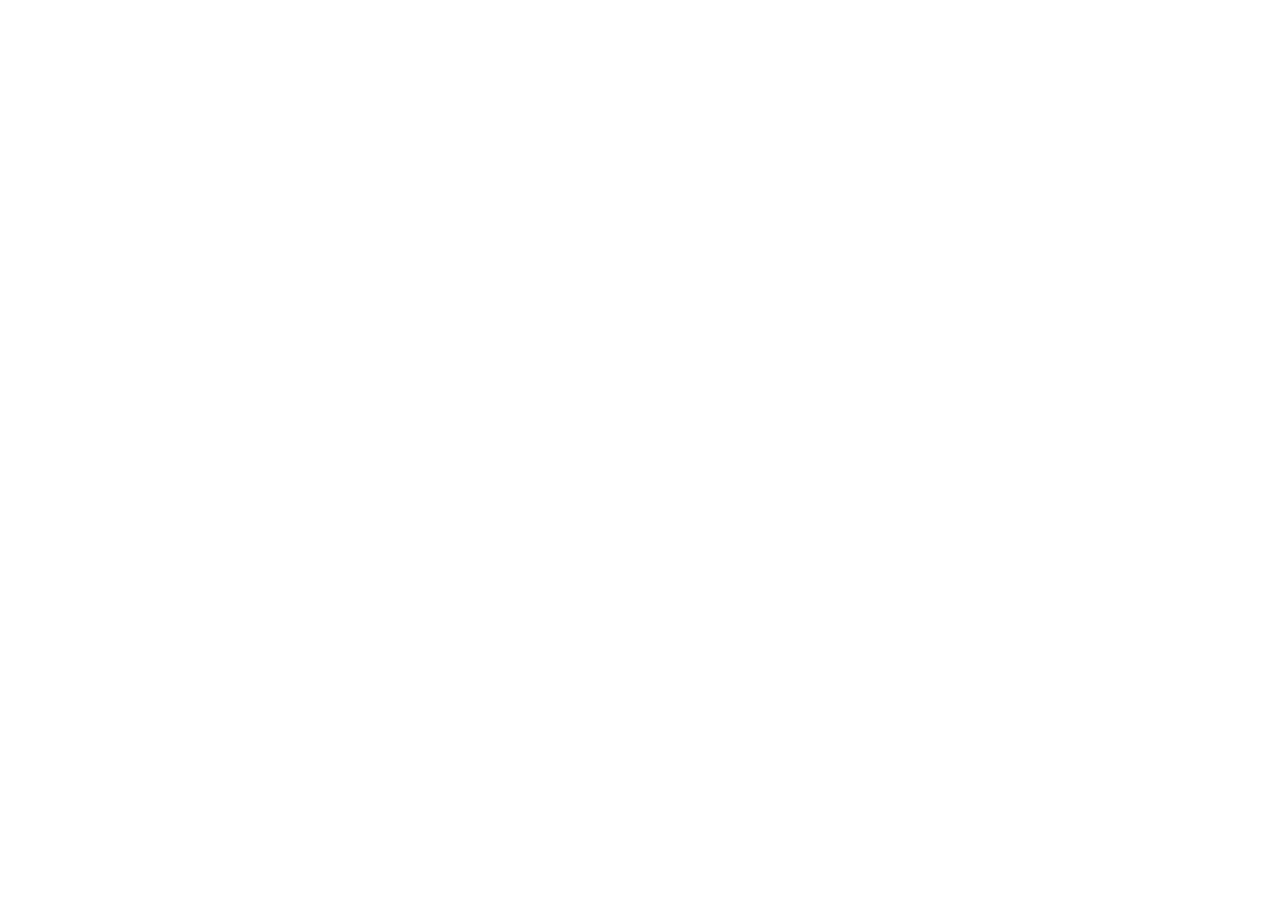
==== index.html @ b8302d84 "Init : création du dépôt, arborescence des fichiers et structure HTML de base" ====
<!DOCTYPE html>
<html lang="fr">
<head> 
    <meta charset="UTF-8"> 
    <meta name="viewport" content="width=device-width, initial-scale=1.0"> 
    <title>AfriTalent — Accueil</title> 

    <!-- Bootstrap 5 via CDN : feuille de style --> 
    <link 
href="https://cdn.jsdelivr.net/npm/bootstrap@5.3.0/dist/css/bootstrap.min.css" 
rel="stylesheet"> 
    <!-- Votre feuille de style personnelle --> 
    <link rel="stylesheet" href="css/style.css">
</head>
<body> 
   
    <!-- Le contenu de la page sera ajoute ici -->
   
<!-- Bootstrap 5 via CDN : script JavaScript --> 
    <script 
src="https://cdn.jsdelivr.net/npm/bootstrap@5.3.0/dist/js/bootstrap.bundle.min.js"
></script> 
    <!-- Votre script JavaScript --> 
    <script src="js/main.js"></script>
</body> 
</html>
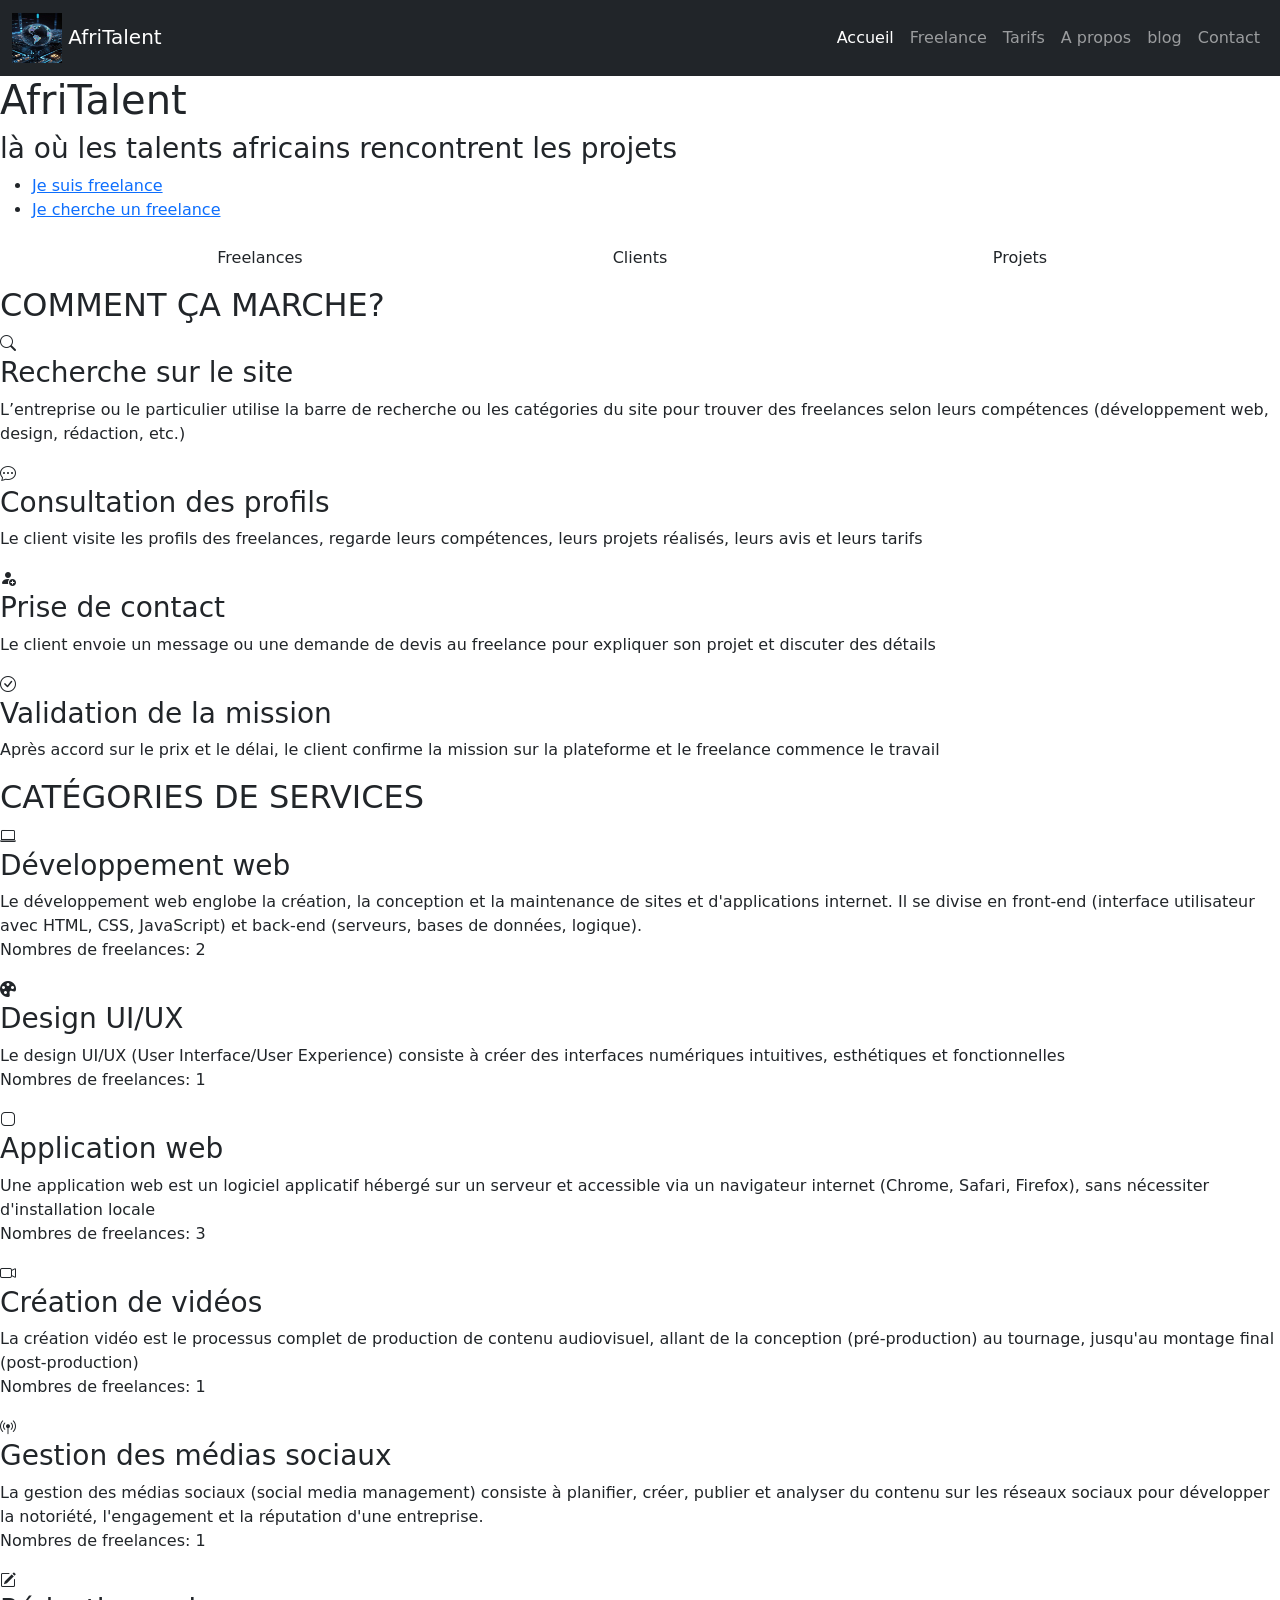
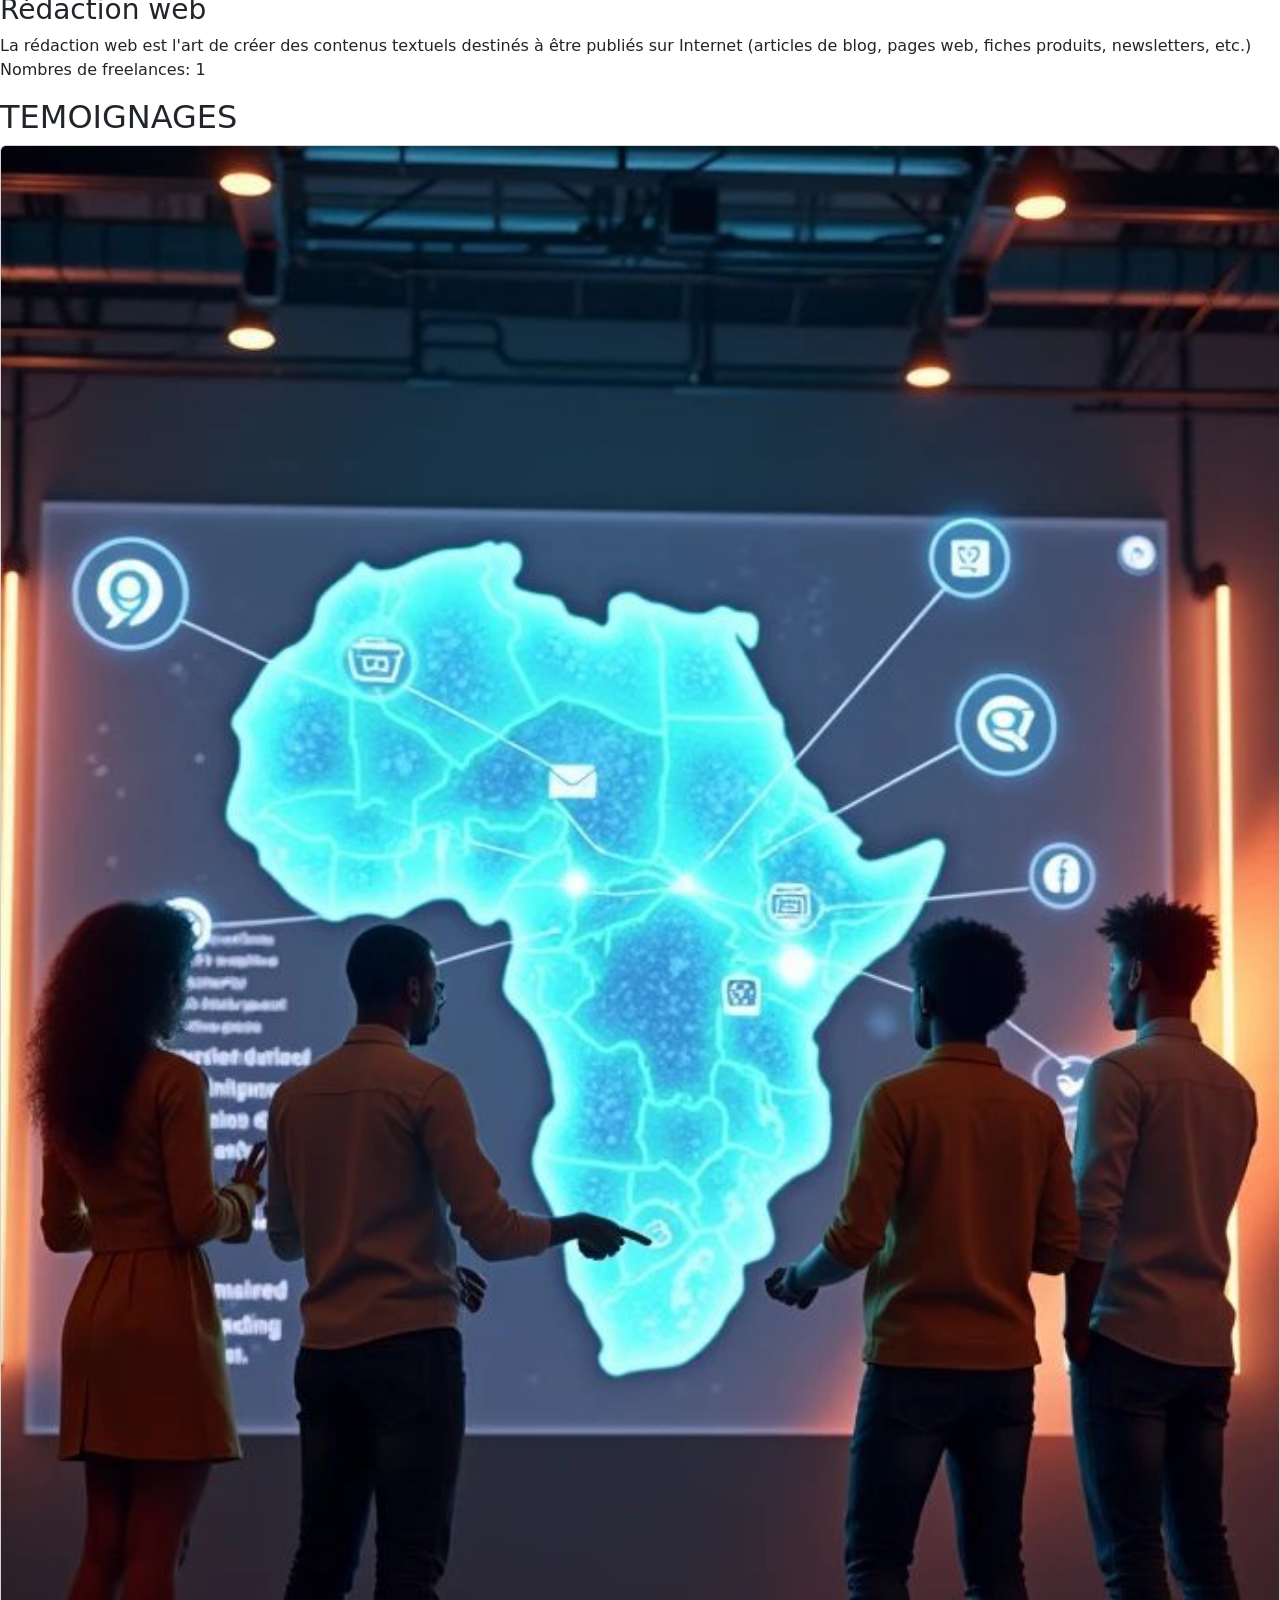
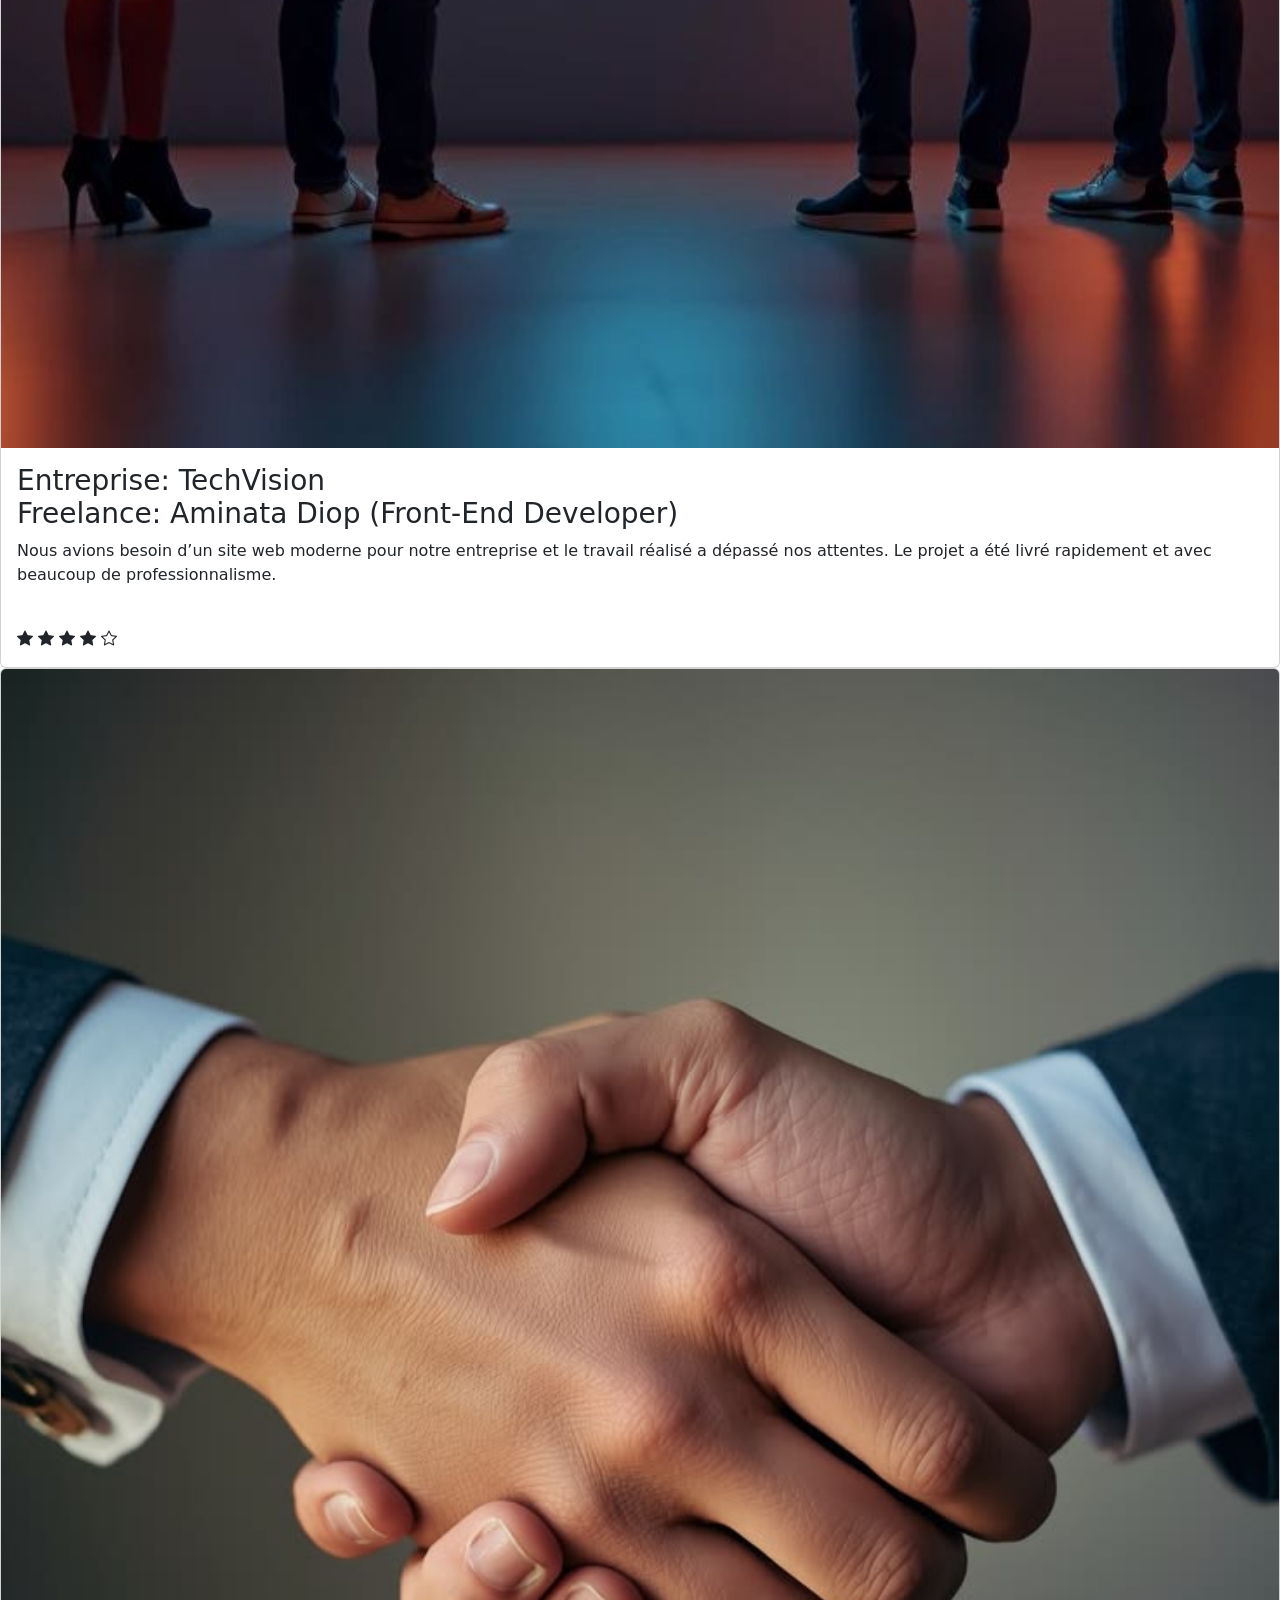
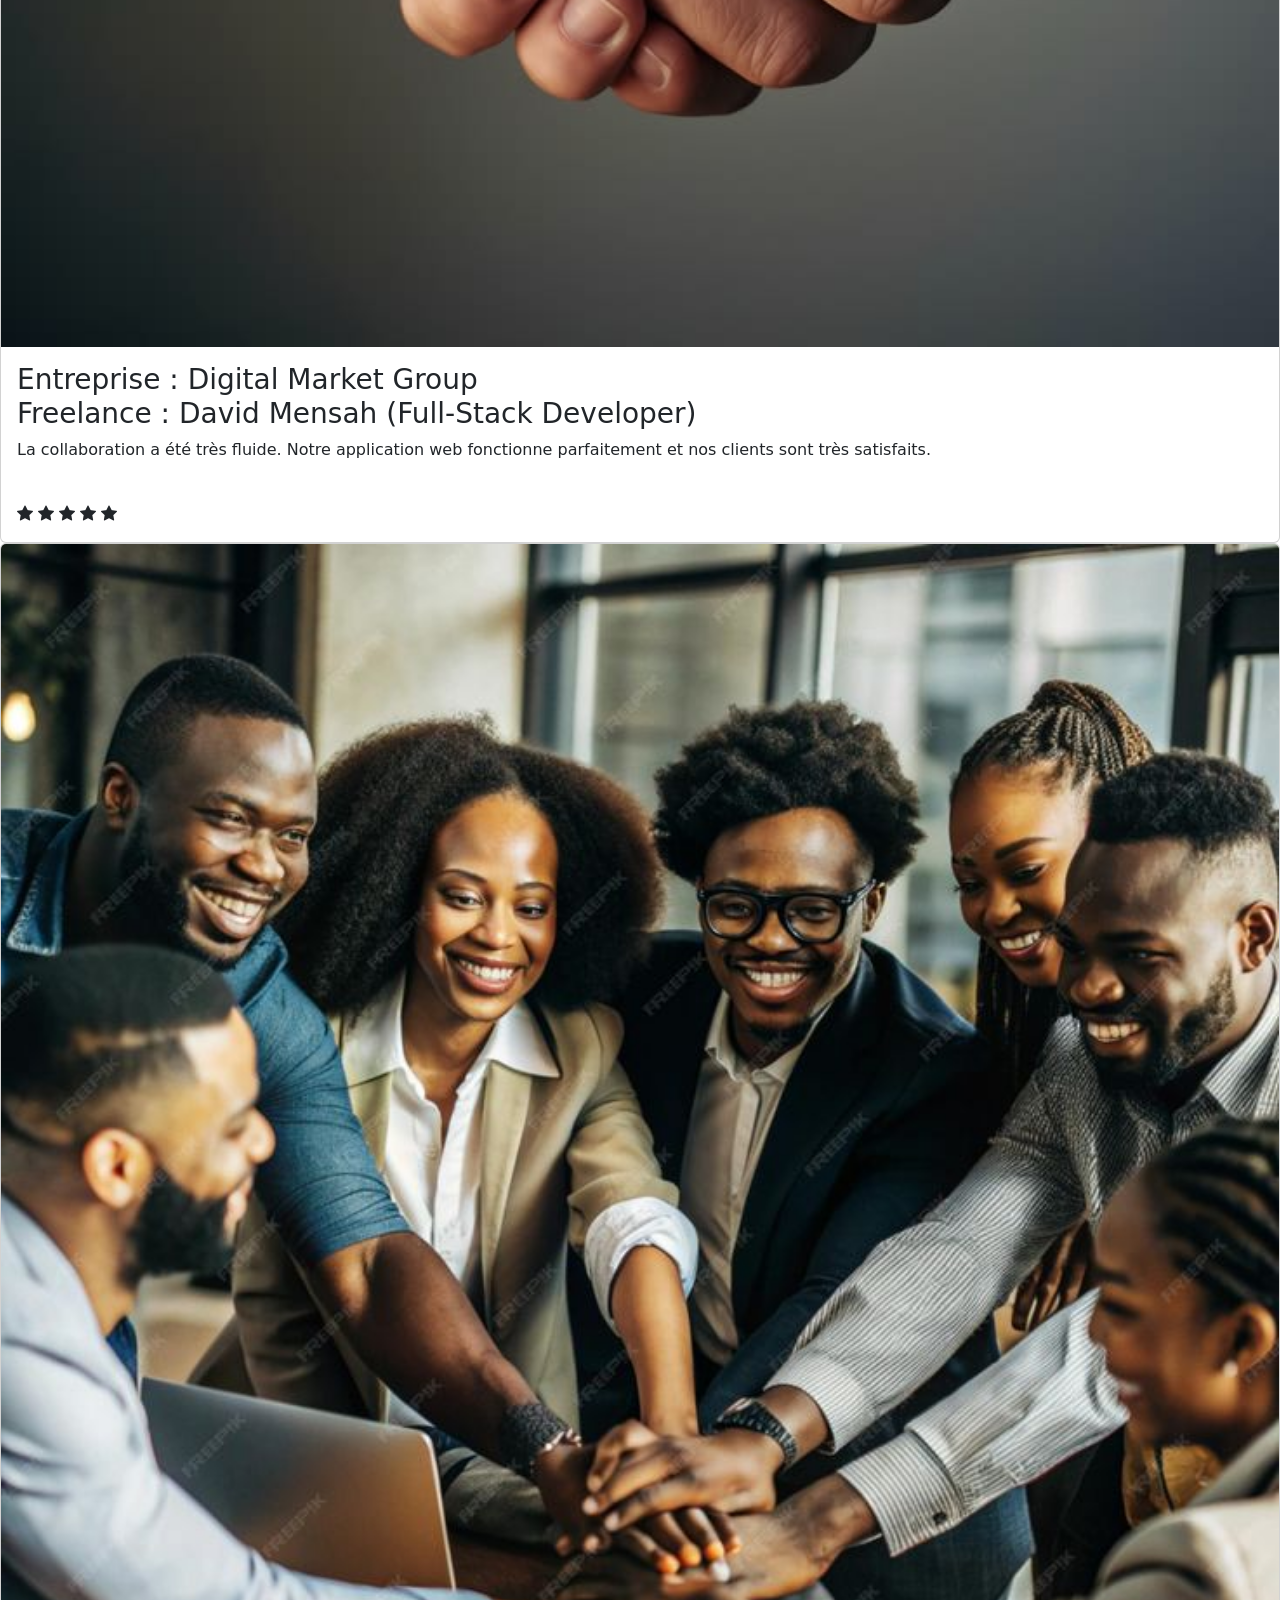
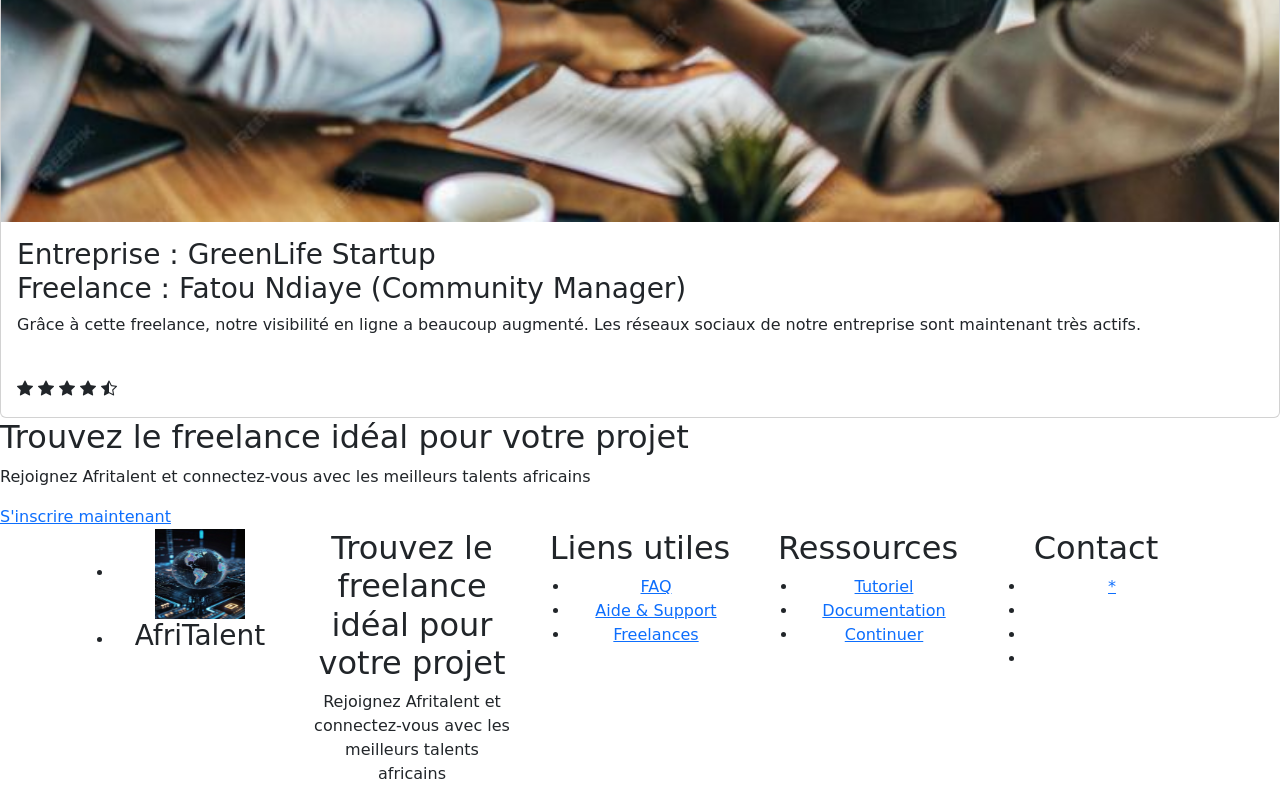
==== commit 3e5f24d3: "HTML : structure complète des 5 pages avec sections et contenu texte" ====
--- a/index.html
+++ b/index.html
@@ -9,12 +9,283 @@
     <link 
 href="https://cdn.jsdelivr.net/npm/bootstrap@5.3.0/dist/css/bootstrap.min.css" 
 rel="stylesheet"> 
+<!-- Bootstrap Icons - CSS -->
+<link rel="stylesheet" href="https://cdn.jsdelivr.net/npm/bootstrap-icons@1.11.3/font/bootstrap-icons.min.css">
     <!-- Votre feuille de style personnelle --> 
     <link rel="stylesheet" href="css/style.css">
 </head>
 <body> 
    
     <!-- Le contenu de la page sera ajoute ici -->
+     <!-- navigation bootstrap commune a toutes les pages -->
+ <nav id="main-nav" class="navbar navbar-expand-lg navbar-dark bg-dark">
+     <div class="container-fluid">
+        <a class="navbar-brand">
+        <img src="Image/logo.jpeg" width="50px" height="50px" id="logo">
+            AfriTalent</a>
+         <button class="navbar-toggler" type="button" 
+         data-bs-toggle="collapse" 
+         data-bs-target="#navmenu" 
+         aria-controls="navMenu" 
+         aria-expanded="false" 
+         aria-label="Toggle navigation">
+            <span class="navbar-toggler-icon"></span>
+        </button>
+
+    <div class="collapse navbar-collapse" id="navbarNav">
+      <ul class="navbar-nav ms-auto">
+
+        <li class="nav-item">
+          <a class="nav-link active" href="index.html">Accueil</a>
+        </li>
+        <li class="nav-item">
+          <a class="nav-link" href="freelances.html">Freelance</a>
+        </li>
+        <li class="nav-item">
+          <a class="nav-link " href="tarifs.html">Tarifs</a>
+        </li>
+        <li class="nav-item">
+          <a class="nav-link" href="about.html">A propos</a>
+        </li>
+         <li class="nav-item">
+          <a class="nav-link " href="#témoignages">blog</a>
+        </li>
+        <li class="nav-item">
+          <a class="nav-link " href="contact.html">Contact</a>
+        </li>
+      </ul>
+    </div>
+  </div>
+</nav>
+<section id="hero">
+        <h1>AfriTalent</h1>
+        <h3>là où les talents africains rencontrent les projets</h3>
+       <ul>
+          <li><a href="contact.html">Je suis freelance</a></li>
+          <li><a href="freelances.html">Je cherche un freelance</a></li>
+       </ul>
+       <div class="container text-center">
+          <div class="row">
+          <div class="col">
+           <h3></h3>
+           <p> Freelances</p>
+          </div>
+          <div class="col">
+            <h3></h3>
+            <p>Clients</p>
+          </div>
+          <div class="col">
+            <h3></h3>
+            <p>Projets</p>
+          </div>
+          </div>
+        </div>
+</section> 
+    <section id="fonction">
+        <!-- comment ca marche -->
+         <div class="haut"><h2>COMMENT ÇA MARCHE?</h2></div>
+         <div>
+          <div>
+            <div><i class="bi bi-search"></i></div>
+            <h3>Recherche sur le site</h3>
+            <p>L’entreprise ou le particulier utilise la barre de recherche ou les catégories
+               du site pour trouver des freelances selon leurs compétences (développement web, design, rédaction, etc.)</p>
+          </div>
+          <div>
+            <div><i class="bi bi-chat-dots"></i></div>
+            <h3>Consultation des profils</h3>
+            <p>
+              Le client visite les profils des freelances, regarde leurs compétences, leurs projets réalisés, leurs avis et leurs tarifs
+            </p>
+          </div>
+          <div>
+            <div><i class="bi bi-person-fill-add"></i></div>
+            <h3>Prise de contact</h3>
+            <p>Le client envoie un message ou une demande de devis au freelance pour expliquer son projet et discuter des détails</p>
+          </div>
+          <div>
+            <div><i class="bi bi-check-circle"></i></div>
+            <h3>Validation de la mission</h3>
+            <p>Après accord sur le prix et le délai, le client confirme la mission sur la plateforme et le freelance commence le travail</p>
+          </div>
+         </div>
+     </section>
+     <section id="services">
+        <!-- categories de services -->
+         <div class="haut"><h2> CATÉGORIES DE SERVICES</h2></div>
+         <div>
+          <div>
+            <div><i class="bi bi-laptop"></i></div>
+            <h3>Développement web</h3>
+            <p>Le développement web englobe la création, la conception et la maintenance de sites et d'applications internet. 
+              Il se divise en front-end (interface utilisateur avec HTML, CSS, JavaScript) et back-end (serveurs, bases de données, logique).
+              <br>
+              Nombres de freelances: 2
+            </p>
+          </div>
+          <div>
+            <div><i class="bi bi-palette-fill"></i></div>
+            <h3>Design UI/UX </h3>
+            <p>Le design UI/UX (User Interface/User Experience) 
+              consiste à créer des interfaces numériques intuitives, esthétiques et fonctionnelles
+              <br>
+              Nombres de freelances: 1
+            </p>
+          </div>
+          <div>
+            <div><i class="bi bi-app"></i></div>
+            <h3>Application web</h3>
+            <p>Une application web est un logiciel applicatif hébergé sur un serveur 
+              et accessible via un navigateur internet (Chrome, Safari, Firefox), sans nécessiter d'installation locale
+              <br>
+              Nombres de freelances: 3
+            </p>
+          </div>
+          <div>
+            <div><i class="bi bi-camera-video"></i></div>
+            <h3>Création de vidéos</h3>
+            <p>La création vidéo est le processus complet de production de contenu audiovisuel, 
+              allant de la conception (pré-production) au tournage, jusqu'au montage final (post-production)
+              <br>
+               Nombres de freelances: 1
+            </p>
+          </div>
+          <div>
+            <div><i class="bi bi-broadcast-pin"></i></div>
+            <h3>Gestion des médias sociaux</h3>
+            <p>
+              La gestion des médias sociaux (social media management) consiste à planifier, créer, 
+              publier et analyser du contenu sur les réseaux sociaux pour développer la notoriété, 
+              l'engagement et la réputation d'une entreprise.
+              <br>
+              Nombres de freelances: 1
+            </p>
+          </div>
+          <div>
+            <div><i class="bi bi-pencil-square"></i></div>
+            <h3>Rédaction web</h3>
+            <p>La rédaction web est l'art de créer des contenus textuels destinés
+               à être publiés sur Internet (articles de blog, pages web, fiches produits, newsletters, etc.)
+               <br>
+               Nombres de freelances: 1
+              </p>
+          </div>
+         </div>
+     </section>
+     <section id="témoignages">
+        <!-- témoignages -->
+        <div  class="haut"> <h2>TEMOIGNAGES</h2> </div>
+         <!-- bootstrap documentation temoignages presentés en Carroussel bootstrap -->
+          <div class="card">
+            <img src="Image/tem1.jpeg" alt="" class="card-img-top">
+            <div class="card-body">
+              <h3>Entreprise: TechVision
+              <br>
+              Freelance: Aminata Diop (Front-End Developer)
+          </h3>
+            <p>Nous avions besoin d’un site web moderne pour notre entreprise et
+              le travail réalisé a dépassé nos attentes. Le projet a été livré rapidement et avec beaucoup de professionnalisme.</p>
+              <br>
+              <i class="bi bi-star-fill"></i>
+              <i class="bi bi-star-fill"></i>
+              <i class="bi bi-star-fill"></i>
+              <i class="bi bi-star-fill"></i> 
+              <i class="bi bi-star"></i>
+            </div>
+          </div>
+          <div class="card">
+             <img src="Image/tem2.jpeg" alt="" class="card-img-top">
+            <div class="card-body">
+               <h3>Entreprise : Digital Market Group
+              <br>
+              Freelance : David Mensah (Full-Stack Developer)
+            </h3>
+            <p>La collaboration a été très fluide. Notre application web fonctionne
+                        parfaitement et nos clients sont très satisfaits.</p>
+            <br>
+              <i class="bi bi-star-fill"></i>
+              <i class="bi bi-star-fill"></i>
+              <i class="bi bi-star-fill"></i>
+              <i class="bi bi-star-fill"></i> 
+              <i class="bi bi-star-fill"></i>
+            </div>
+          </div>
+          <div class="card">
+             <img src="Image/tem3.jpeg" alt="" class="card-img-top">
+            <div class="card-body">
+               <h3>Entreprise : GreenLife Startup
+              <br>
+              Freelance : Fatou Ndiaye (Community Manager)
+            </h3>
+            <p>Grâce à cette freelance, notre visibilité en ligne a beaucoup augmenté.
+            Les réseaux sociaux de notre entreprise sont maintenant très actifs.</p>
+            <br>
+              <i class="bi bi-star-fill"></i>
+              <i class="bi bi-star-fill"></i>
+              <i class="bi bi-star-fill"></i>
+              <i class="bi bi-star-fill"></i> 
+              <i class="bi bi-star-half"></i>
+            </div>
+          </div>
+     </section>
+     <section id="cta">
+        <!-- appel a l'action : cta -->
+         <div>
+          <h2>Trouvez le freelance idéal pour votre projet</h2>
+          <p>Rejoignez Afritalent et connectez-vous avec les meilleurs talents africains</p>
+          <a href="">S'inscrire maintenant</a>
+         </div>
+     </section>
+     <footer>
+      <!-- colonne de bootstrap issu de la documentation -->
+      <div class="container text-center">
+        <div class="row ">
+          <div class="col">
+             <ul id="lo">
+              <li><img src="Image/logo.jpeg"width="90px" height="90px" id="logo" alt=""></li>
+             <li><h3>AfriTalent</h3></li>
+             </ul>
+          </div>
+         <div class="col"> 
+          <h2>Trouvez le freelance idéal pour votre projet</h2>
+          <p>Rejoignez Afritalent et connectez-vous avec les meilleurs talents africains</p>                 <!-- 1:Afritalent + description courte -->  
+          </div>
+          <div class="col"> 
+            <h2>Liens utiles</h2>                 <!-- 2:  Liens utiles  -->
+            <ul>
+              <li><a href="tarifs.html">FAQ</a></li>
+              <li><a href="">Aide & Support</a></li>
+              <li><a href="freelances.html">Freelances</a></li>
+            </ul>
+          </div>
+          <div class="col">                  <!--3:  Ressources  -->  
+            <h2>Ressources</h2>
+            <ul>
+              <li><a href="">Tutoriel</a></li>
+              <li><a href="">Documentation</a></li>
+              <li><a href="contact.html">Continuer</a></li>
+            </ul>
+          </div>
+          <div class="col"> 
+            <h2>Contact</h2>                  <!-- 4:  Contact  -->
+           <ul>                    <!--  logo des app via bootstrap -->
+              <li><a href="https://wa.me/221710073201"target="_blank">
+                *
+              </a></li>                      
+              <li><a href="https://www.snapchat.com/maureen_zoung"target="_blank">
+                
+              </a></li>
+              <li><a href="https://www.instagram.com/maureen.linaelle"target="_blank">
+                
+              </a></li>
+              <li><a href="https://www.tiktok.com/@maureen_linaelle"target="_blank">
+                
+              </a></li>
+            </ul> 
+          </div>
+        </div>
+      </div>
+     </footer>
    
 <!-- Bootstrap 5 via CDN : script JavaScript --> 
     <script 
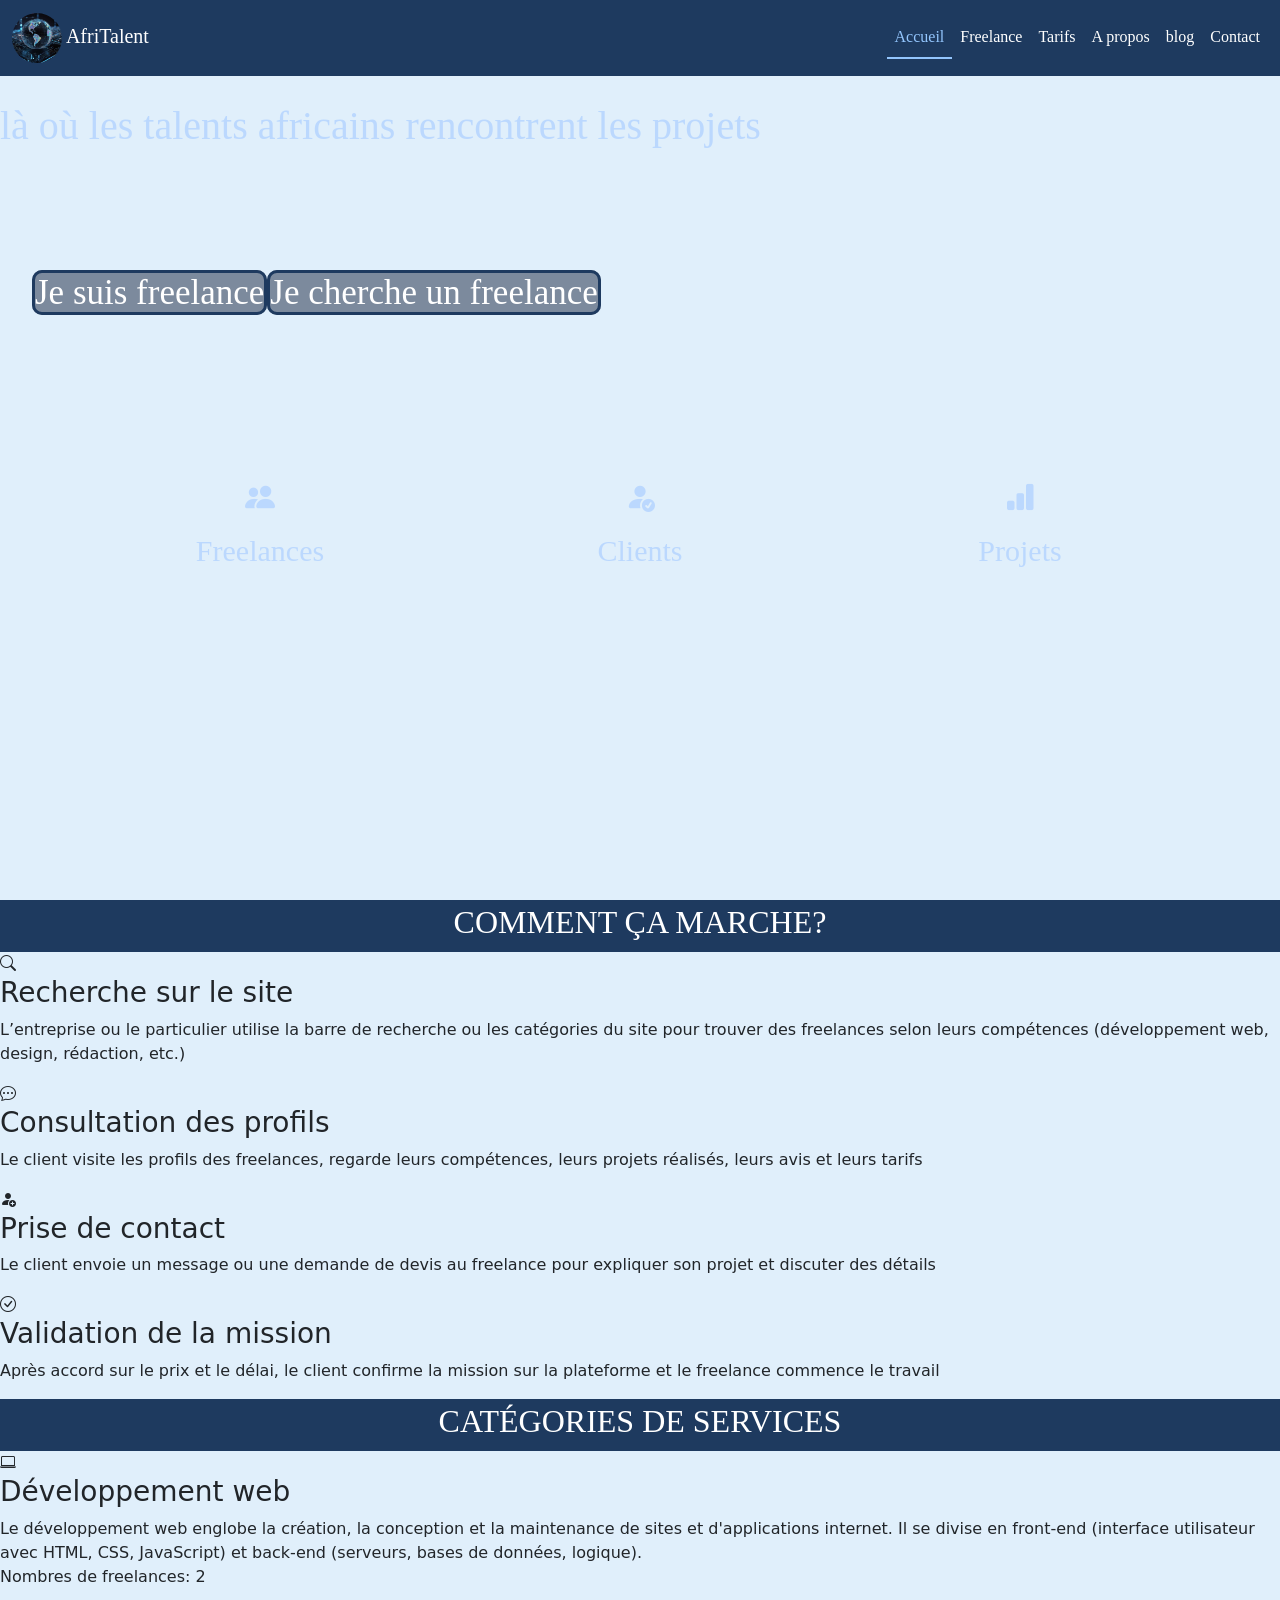
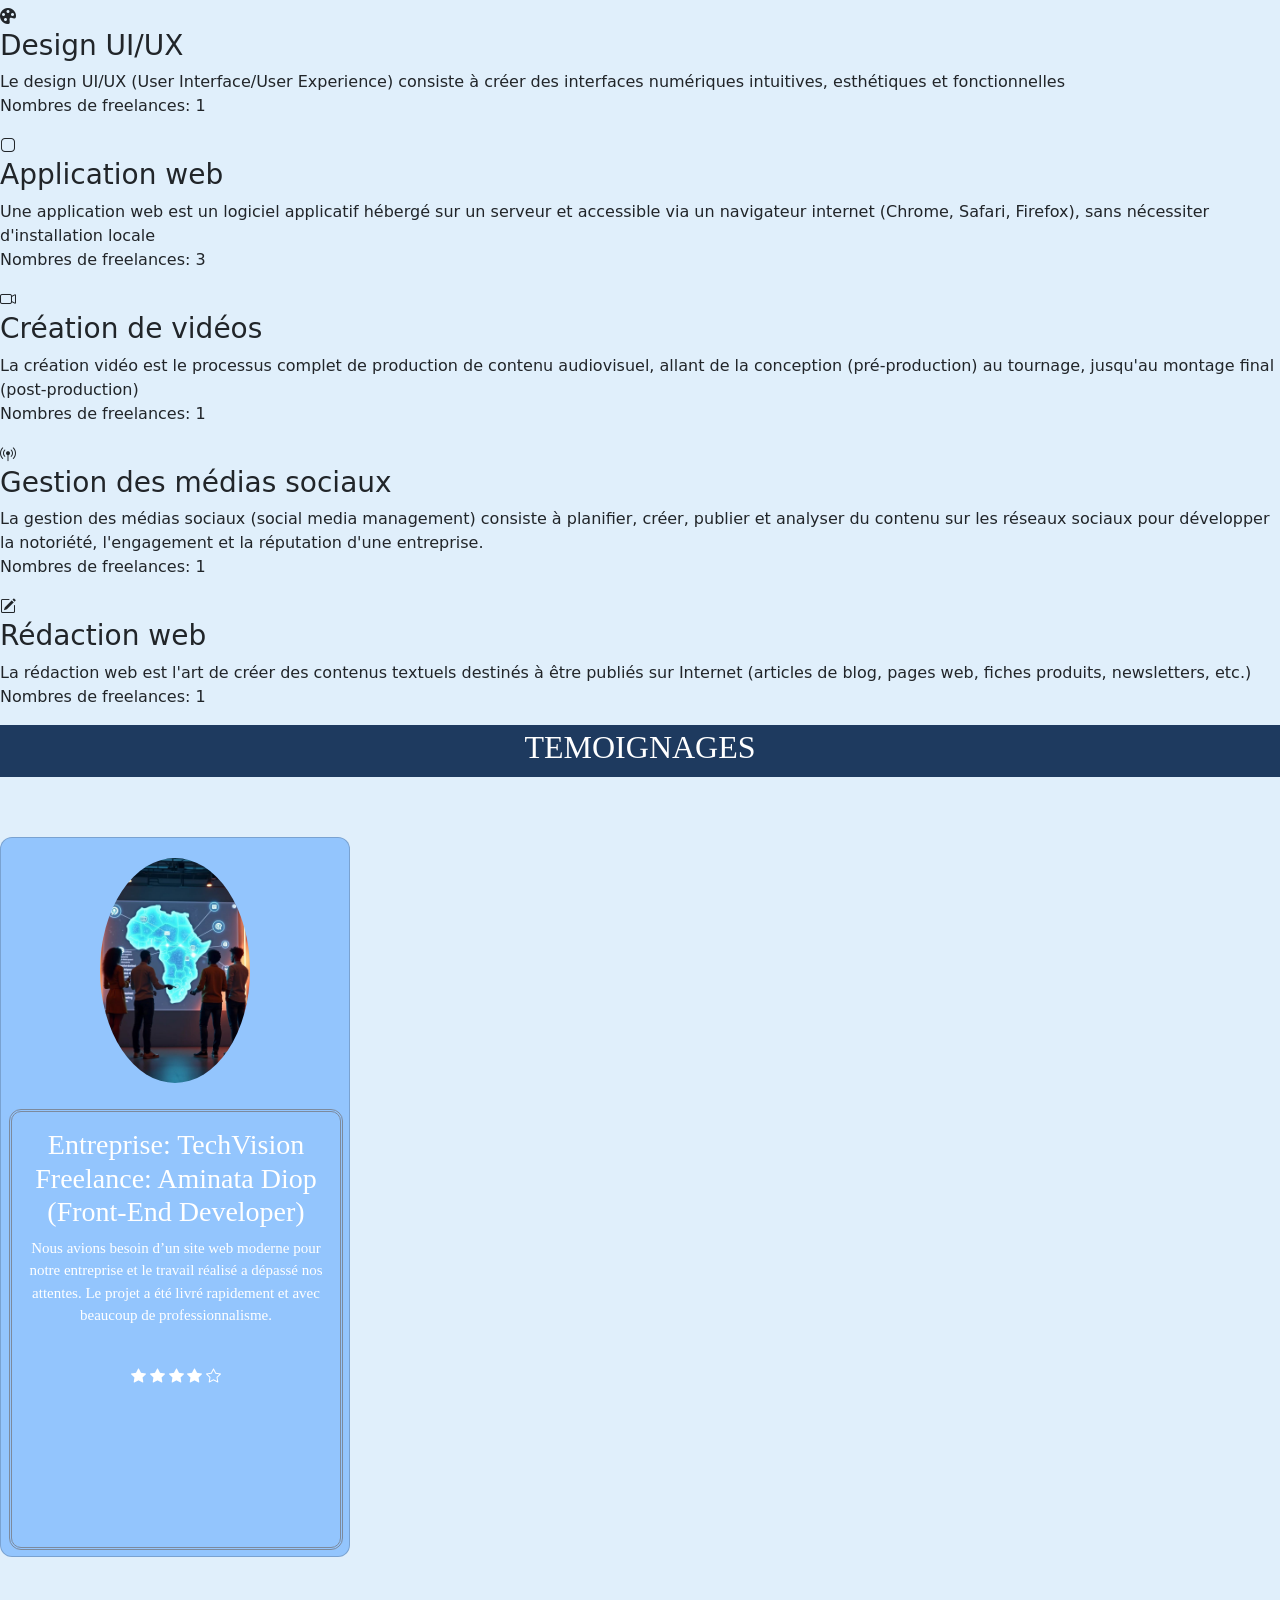
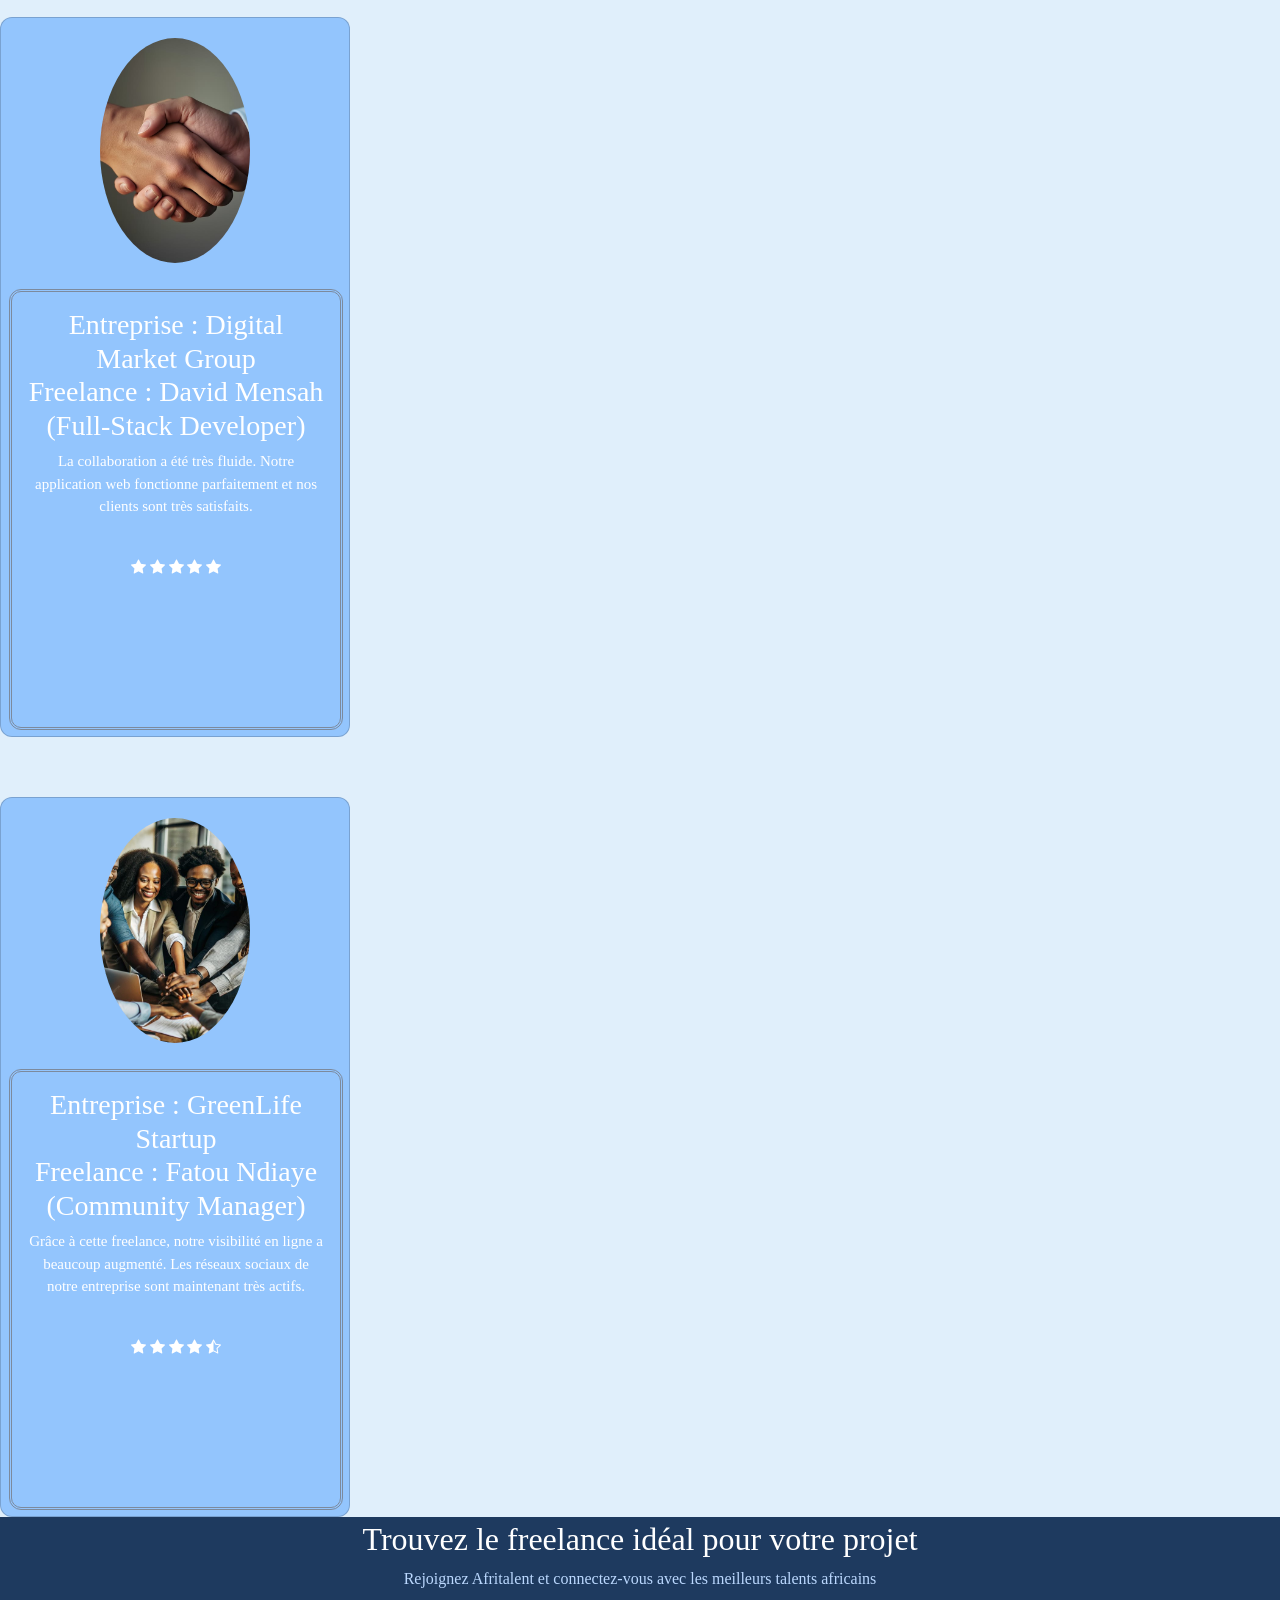
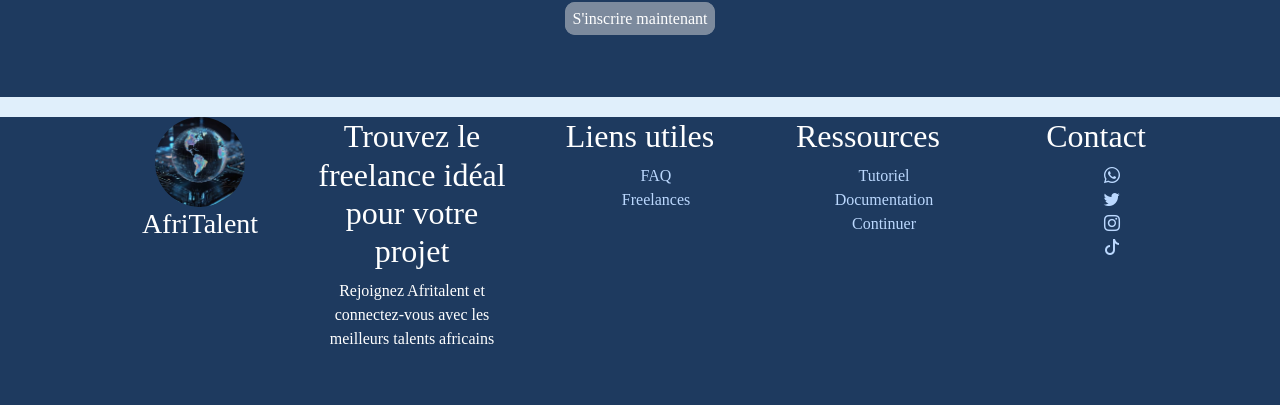
==== commit 90772a5a: "CSS : variables, typographie, layout général et styles de base" ====
--- a/index.html
+++ b/index.html
@@ -58,28 +58,31 @@
   </div>
 </nav>
 <section id="hero">
-        <h1>AfriTalent</h1>
-        <h3>là où les talents africains rencontrent les projets</h3>
-       <ul>
-          <li><a href="contact.html">Je suis freelance</a></li>
-          <li><a href="freelances.html">Je cherche un freelance</a></li>
-       </ul>
-       <div class="container text-center">
-          <div class="row">
-          <div class="col">
-           <h3></h3>
-           <p> Freelances</p>
-          </div>
-          <div class="col">
-            <h3></h3>
-            <p>Clients</p>
-          </div>
-          <div class="col">
-            <h3></h3>
-            <p>Projets</p>
-          </div>
-          </div>
-        </div>
+    <h1>Bienvenue sur AfriTalent</h1>
+      <h3>là où les talents africains rencontrent les projets</h3>
+      <ul>
+        <li><a href="contact.html">Je suis freelance</a></li>
+        <li><a href="freelances.html">Je cherche un freelance</a></li>
+      </ul>
+      <div class="container text-center">
+        <div class="row">
+           <div class="col">
+              <i class="bi bi-people-fill"></i>
+               <h3></h3>
+              <p> Freelances</p>
+            </div>
+            <div class="col">
+              <i class="bi bi-person-fill-check"></i>
+               <h3></h3>
+              <p>Clients</p>
+           </div>
+            <div class="col">
+              <i class="bi bi-bar-chart-fill"></i>
+               <h3></h3>
+              <p>Projets</p>
+            </div>
+          </div>
+      </div>      
 </section> 
     <section id="fonction">
         <!-- comment ca marche -->
@@ -254,15 +257,14 @@
             <h2>Liens utiles</h2>                 <!-- 2:  Liens utiles  -->
             <ul>
               <li><a href="tarifs.html">FAQ</a></li>
-              <li><a href="">Aide & Support</a></li>
               <li><a href="freelances.html">Freelances</a></li>
             </ul>
           </div>
           <div class="col">                  <!--3:  Ressources  -->  
             <h2>Ressources</h2>
             <ul>
-              <li><a href="">Tutoriel</a></li>
-              <li><a href="">Documentation</a></li>
+              <li><a href="https://www.youtube.com">Tutoriel</a></li>
+              <li><a href="https://www.google.com">Documentation</a></li>
               <li><a href="contact.html">Continuer</a></li>
             </ul>
           </div>
@@ -270,16 +272,16 @@
             <h2>Contact</h2>                  <!-- 4:  Contact  -->
            <ul>                    <!--  logo des app via bootstrap -->
               <li><a href="https://wa.me/221710073201"target="_blank">
-                *
+                <i class="bi bi-whatsapp"></i>
               </a></li>                      
-              <li><a href="https://www.snapchat.com/maureen_zoung"target="_blank">
-                
+              <li><a href="https://www.twitter.com"target="_blank">
+                <i class="bi bi-twitter"></i>
               </a></li>
               <li><a href="https://www.instagram.com/maureen.linaelle"target="_blank">
-                
+                <i class="bi bi-instagram"></i>
               </a></li>
               <li><a href="https://www.tiktok.com/@maureen_linaelle"target="_blank">
-                
+                <i class="bi bi-tiktok"></i>
               </a></li>
             </ul> 
           </div>
--- a/css/style.css
+++ b/css/style.css
@@ -0,0 +1,353 @@
+*{
+    margin: 0;
+    padding: 0;
+}
+/* :root est un selecteur spéciale qui represente l'element racine de la page html(<html>) */
+:root{
+    /* palette de couleur */
+    --primary-color: #bbd8fe ;
+    --second-color: rgb(30, 58, 95);
+    --third-color: rgb(124, 138, 157);
+    --fourth-color:#93C5FD;
+    /* police */
+    --font-size: 16px;
+    --font-title: roboto slab;
+    --font-text: playfair display;
+}
+/* couleur d'arrière plan */
+body{
+    background: rgb(224, 239, 251);
+}
+/* style du logo */
+#logo{
+    border-radius: 50%;
+    object-fit: cover;
+}
+/* modification de la navbar */
+#main-nav{
+    position: fixed;
+    top: 0;
+    left: 0;
+    width: 100%;
+}
+.bg-dark {
+  --bs-dark-rgb: 30, 58, 95;
+}
+.navbar-brand{
+    color: white;
+    font-family: var(--font-text);
+   
+}
+.navbar-nav{
+    .nav-link{
+        color: white;
+        font-family: var(--font-text); 
+    }
+    .nav-link.active{
+        color: #93C5FD ;
+        border-bottom: solid 2px #93C5FD  ;
+    }
+}
+#hero { 
+    height: 100vh;
+    align-items: center;
+    background: linear-gradient(to bottom, rgba(0, 0, 0, 0.545)),url("../Image/acceuil.jpeg");
+    width: 100%;
+    background-size: cover;
+    background-repeat: no-repeat;
+    background-position: center;
+    object-fit: cover;
+    color: var(--primary-color);
+    font-family: var(--font-title);
+    font-size: 50px;
+    h1{
+        font-size: 60px;
+        font-family: var(--font-title);
+        margin-bottom: 30px;
+    }
+    h3{
+        font-family: var(--font-text);
+        font-size: 40px;
+    }
+    a{
+       border: solid var(--second-color);
+        background: var(--third-color);
+        color: white;
+        text-decoration: none;
+        border-radius: 10px;
+        font-family: var(--font-text);
+        font-size:35px;
+
+    } 
+    ul{
+        list-style: none;
+        display: flex;
+        margin-top: 100px;
+   }
+    .container{
+        font-size: 30px;
+        margin-top: 150px;
+    }  
+}
+/* en tete commune a toute les pages */
+.haut{
+    border: solid var(--second-color);
+    background: var(--second-color);
+    color: white;
+    font-family: var(--font-title);
+    text-align: center;
+    /* margin-top: 20px; */
+}
+/* bouton cta */
+#cta{
+    border: solid var(--second-color);
+    background: var(--second-color);
+    color: var(--primary-color);
+    text-align: center;
+    height: 20vh;
+}
+#cta h2{
+    font-family: var(--font-title);
+    color: white;
+}
+#cta p{
+    font-family: var(--font-text);
+    font-size: var(--font-size);
+}
+#cta div a{
+    border: solid var(--third-color);
+    background: var(--third-color);
+    color: white;
+    text-decoration: none;
+    border-radius: 10px;
+    font-family: var(--font-text);
+    padding: 5px;
+}
+/* BAS DE PAGE */
+footer{
+    height: 32vh;
+    background: var(--second-color);
+    color: white;
+    margin-top: 20px;
+    font-family: var(--font-title);
+    ul{
+    list-style: none;
+    }
+}
+#lo{
+    border-radius: 50%;
+}
+footer ul a{
+    text-decoration: none;
+    color: var(--primary-color);    
+}
+/* page contact */
+/* style du formulaire */
+.glass{
+    display: grid;
+    grid-template-columns: 1.2fr 0.8fr;
+    align-items: center;
+    padding: 80px;
+    gap: 60px;
+    align-items: center;
+    background: linear-gradient(to bottom, rgba(0, 0, 0, 0.5)),url('../Image/form.jpeg');
+}
+.form{
+    .container{
+        color: var(--primary-color);
+        backdrop-filter: blur(30px);
+        border-radius: 15px;
+        h3{
+            font-family: var(--font-text);
+            margin-bottom: 70px;
+            text-align: center;
+            font-size: 40px;
+        }
+        form{
+            width: 500px;
+            display: block;  /*prandre toute la largeur dispo*/
+            margin: 20px auto ;
+            div{
+                text-align: center;
+                display: flex;
+                justify-content: space-between; 
+                margin-bottom:20px;
+                color: var(--primary-color);
+                font-family: var(--font-text);
+                font-size: 22px;
+                input, select, textarea{
+                    width: 12em;
+                    height: 5vh;
+                    border: none;
+                    border-radius: 10px;
+                }
+                button{
+                    font-family: var(--font-text);
+                    font-weight: bold; /*texte en gras*/
+                    font-size: 22px;
+                    width: 6em;
+                    height: 5vh;
+                    border-radius: 10px;
+                    display: block;
+                    margin: 20px auto;
+                    cursor: pointer;
+                    color: white;
+                    background: var(--third-color);
+                }
+            }    
+        }
+
+    }
+}
+
+/*  style du mail et du numero */
+#con{
+    width: 500px;
+    height: 100vh;
+     color: var(--primary-color);
+     text-align: center;
+     li{
+        list-style: none;
+        margin-top: 50px;
+        font-size: 30px;
+    }
+    h3{
+        font-family: var(--font-text);
+        margin-bottom: 70px;
+        text-align: center;
+        font-size: 40px;
+    }
+}
+#contact a{
+    text-decoration: none;
+    font-family: var(--font-text);
+    border: solid var(--third-color);
+    background: var(--third-color);
+    border: solid var(--third-color);
+    text-decoration: none;
+    border-radius: 10px;
+    font-family: var(--font-text);
+    padding: 5px;
+    color: white;
+    margin-bottom: 25px;
+    
+}
+iframe{
+    margin-top: 120px;
+    width: 100%;
+    border-radius: 10px;
+}
+/* about pour l'histoire */
+#story{
+    height: 90vh;
+    font-size: 25px;
+    margin-top: 20px;
+    font-family: var(--font-text);
+    overflow: hidden;
+    img{
+        object-fit: cover;
+    }
+    li{
+        list-style: none;
+    }
+
+    .haut{
+        margin-top: 52px;
+    }
+}
+#sto {
+    font-family: var(--font-text);
+    font-size: 20px;
+    margin-top: 20px;
+    margin-left: 10px;
+}
+.col .im{
+    height: 90vh;
+    width: 800px;
+}
+#presentation .card{
+    margin-left: 10px;
+    height: 80vh;
+    .card-body{
+        width:250px;
+        margin: 20px auto;
+    }
+}
+/* Tarifs */
+/* modification des plans */
+#plan .col{
+    border: solid var(--third-color);
+    background-color: var(--fourth-color);
+    color: white;
+    font-family: var(--font-text);
+    font-size: 18px;
+    margin-top: 50px;
+    margin-left: 20px;
+    border-radius: 40px;
+    height: 50vh;
+    margin-bottom: 20px;
+}
+#plan a{
+    text-decoration: none;
+    color: white;
+    background-color: var(--third-color);
+    border: solid var(--third-color);
+    border-radius: 20px;
+}
+.tar{
+    list-style: none;
+}
+/* modification de l'accordion */
+.accordion-button{
+    border: solid var(--third-color);
+    background-color: var(--fourth-color);
+    color: white;
+    font-family: var(--font-text);
+}
+.accordion-body{
+     border: solid var(--primary-color);
+    background-color: var(--third-color);
+    color: white;
+    font-family: var(--font-text);
+}
+/* les cartes */
+ .card{
+     background: var(--fourth-color);
+     text-align: center;
+     width:  350px  ;
+     height: 80vh; 
+     margin-top: 60px;
+     border-radius: 12px;
+        
+    img{
+        margin: 20px auto ;
+        width: 150px;
+        height: 25vh;
+        border-radius: 50%;
+        object-fit: cover;  /*evite que l'image soit déformée */
+    }
+        .card-body{
+                border-radius: 12px;
+                margin-top: 6px;
+                background-color: var(--fourth-color);
+                border: double var(--third-color);
+                color: white;
+                font-family: var(--font-text);
+                font-size: 15px;
+                margin-right: 6px;
+                margin-left: 8px;
+                margin-bottom: 6px;   
+                a{
+                    text-decoration: none;
+                    color: black;
+                    font-family: var(--font-text);
+                }
+                .btn{
+                    border: solid var(--third-color);
+                    background-color: var(--third-color);
+                    color: white;
+                    font-family: var(--font-text);
+                }
+                 }
+       
+  }
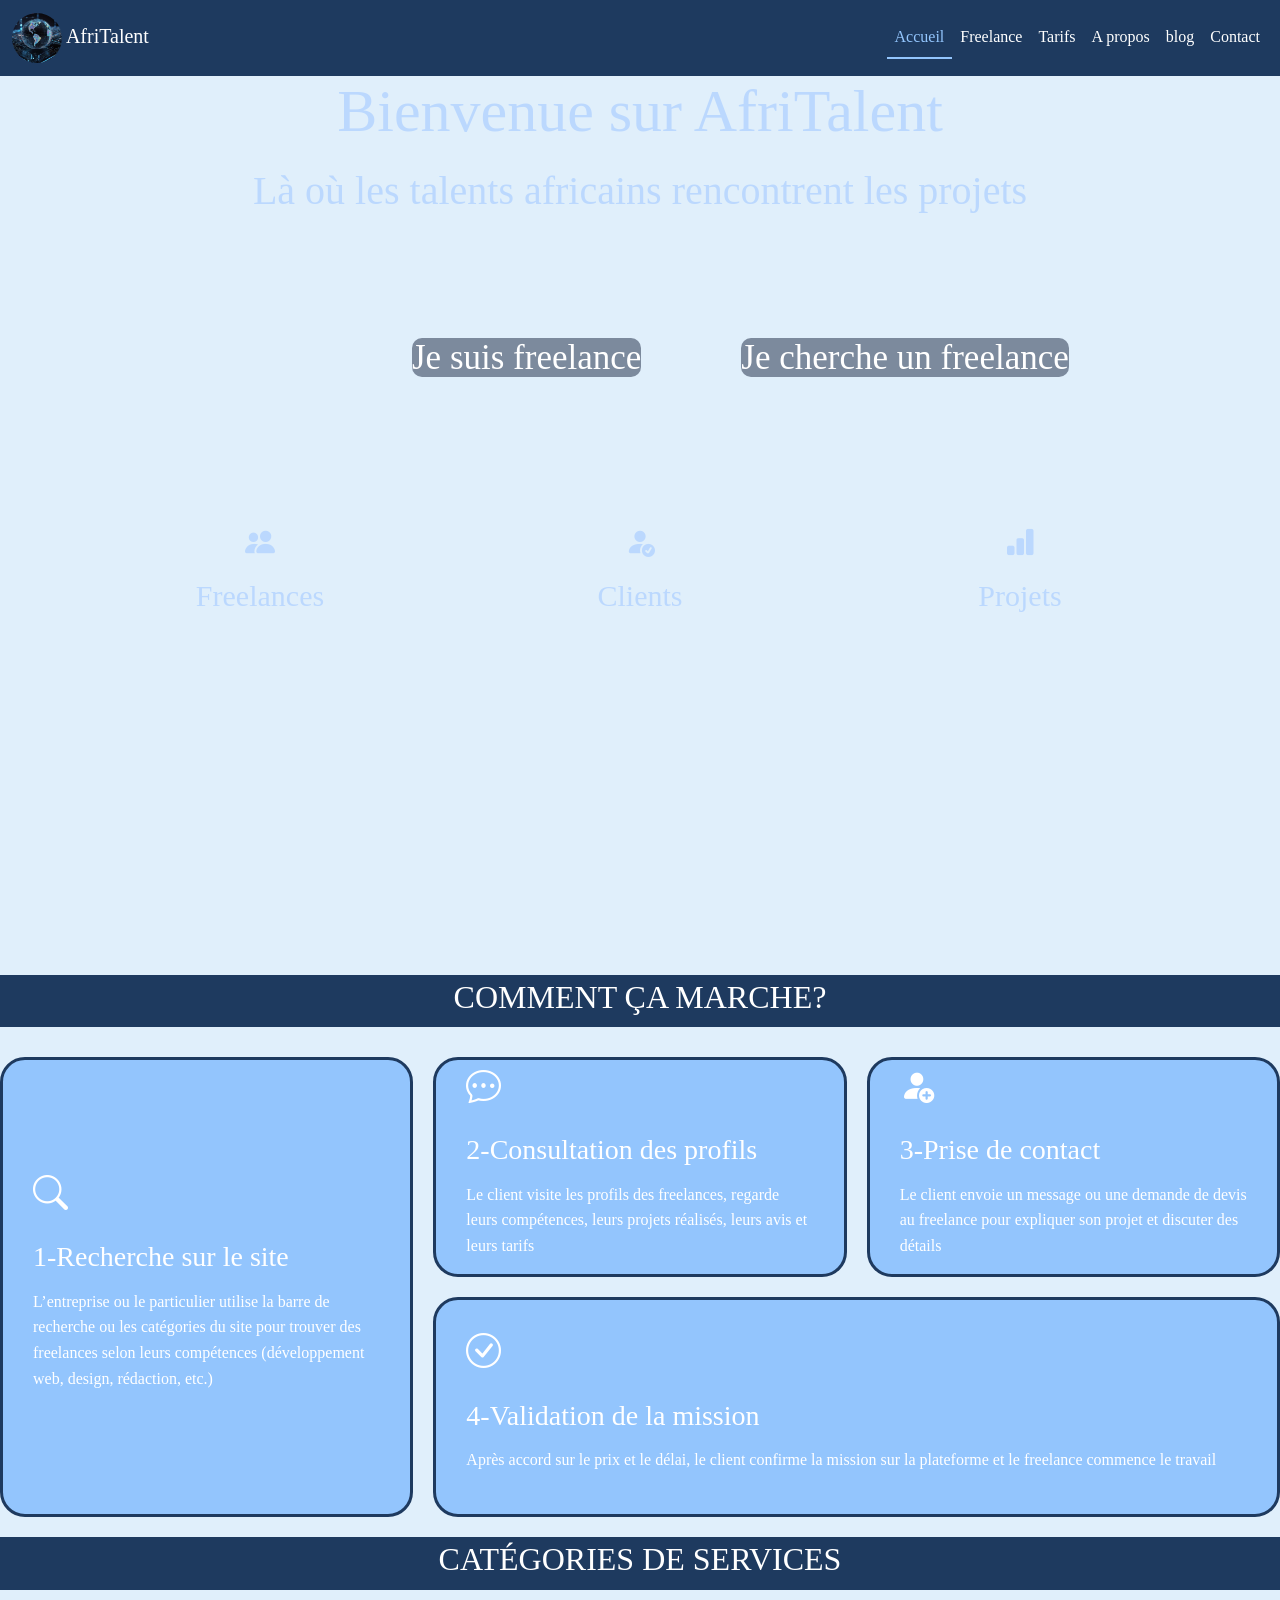
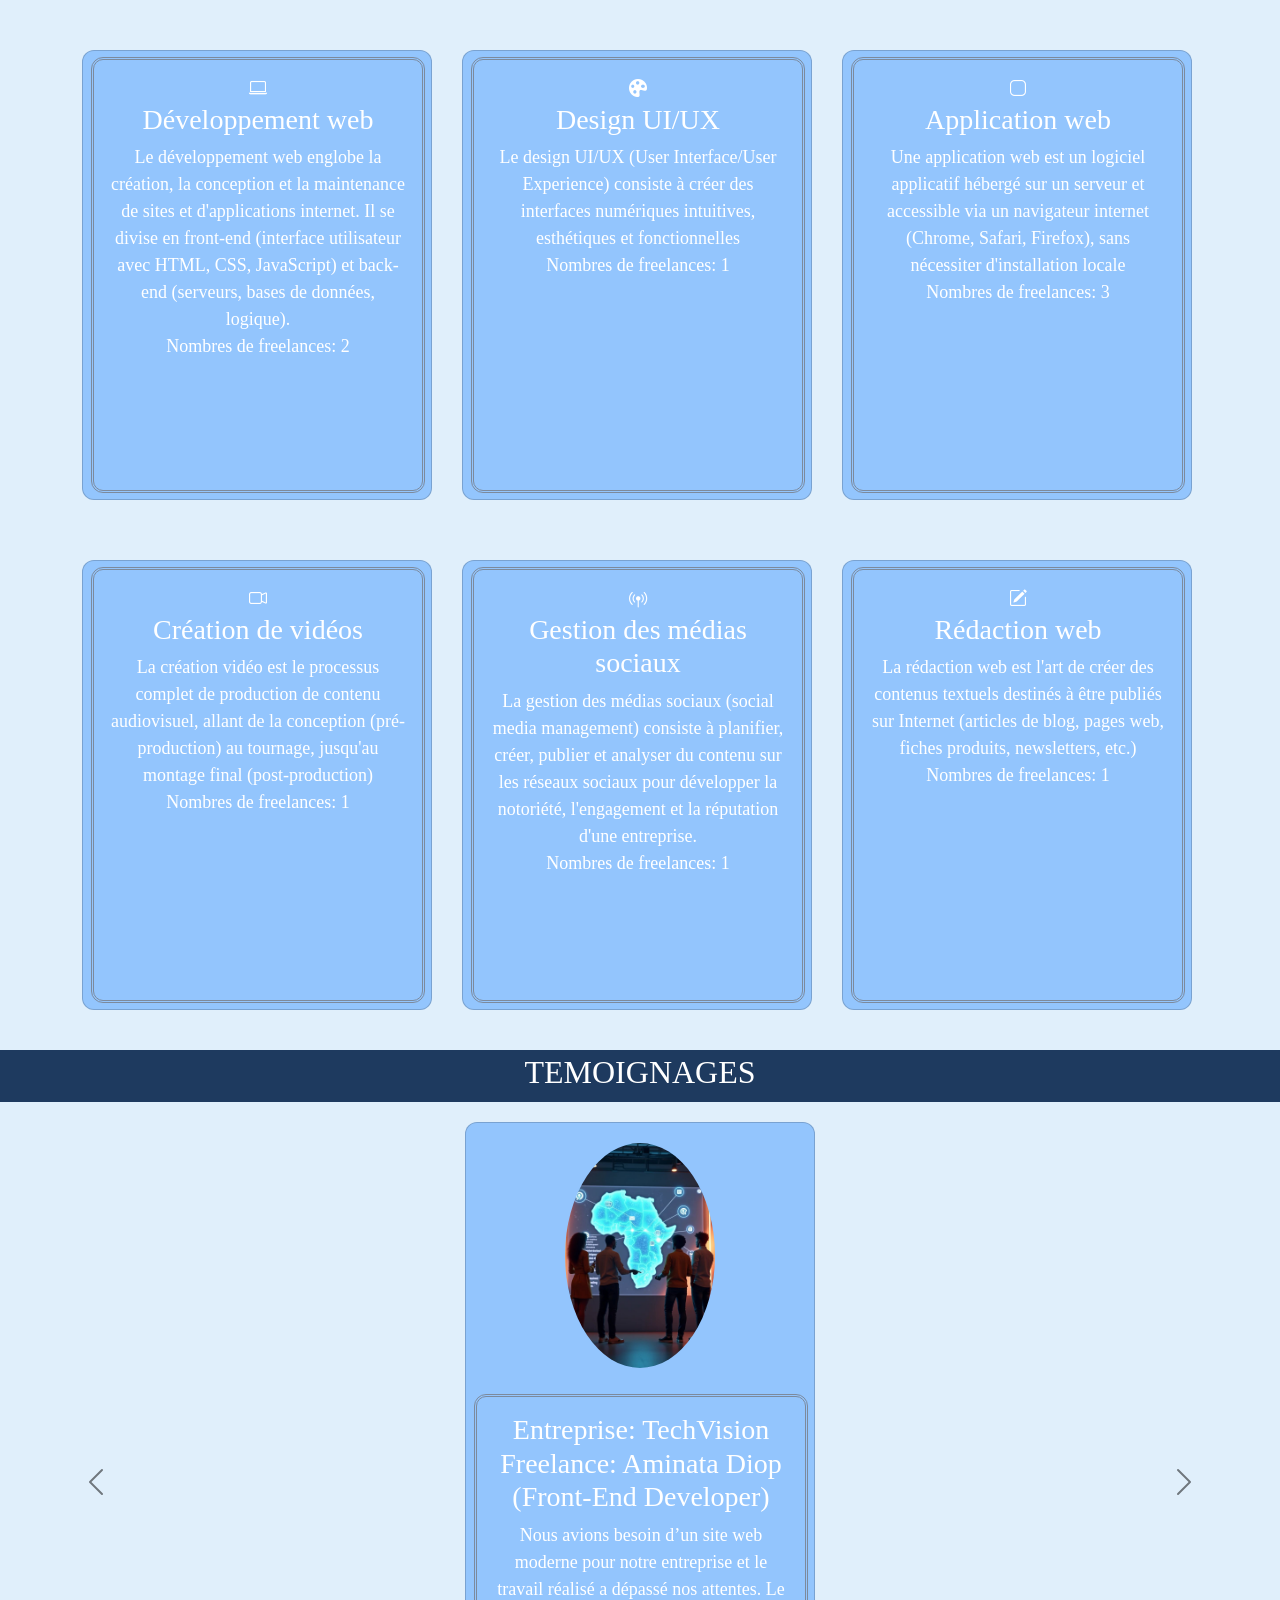
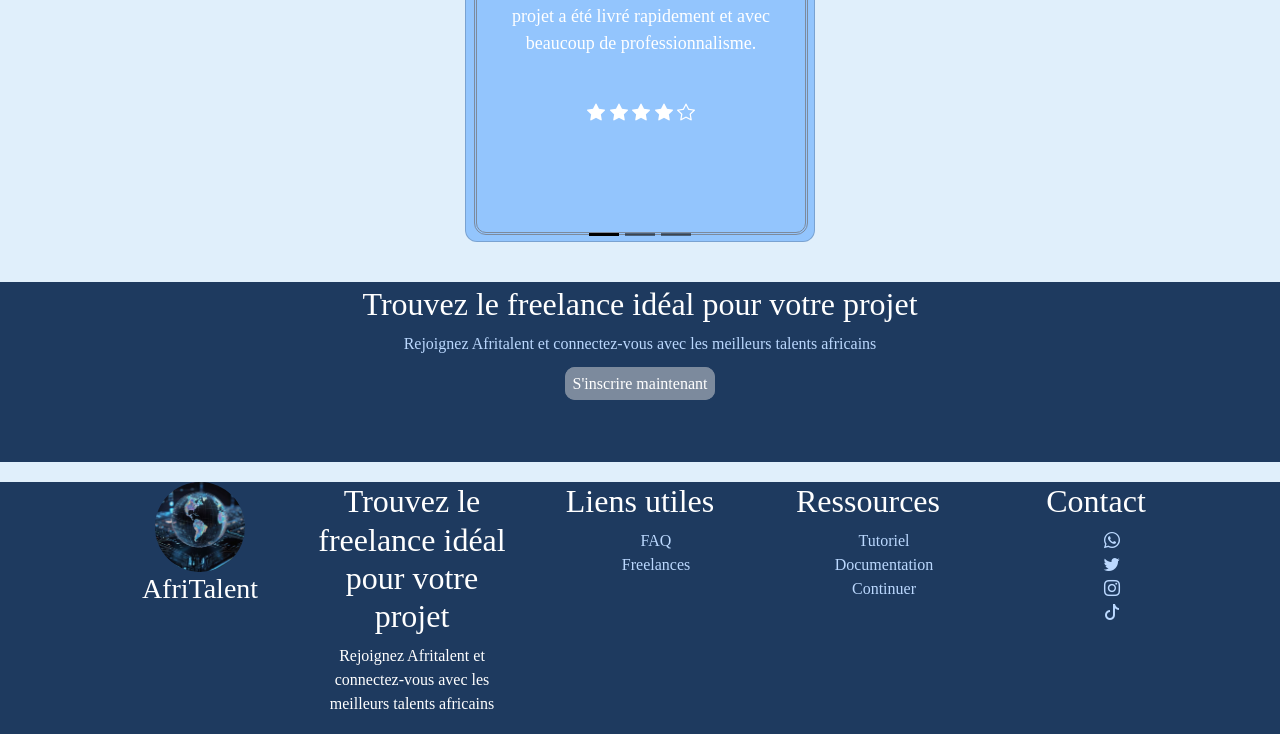
==== commit 8da0d3d5: "CSS : Bento Grid, sections hero et catégories, effets hover" ====
--- a/index.html
+++ b/index.html
@@ -59,7 +59,7 @@
 </nav>
 <section id="hero">
     <h1>Bienvenue sur AfriTalent</h1>
-      <h3>là où les talents africains rencontrent les projets</h3>
+      <h3>Là où les talents africains rencontrent les projets</h3>
       <ul>
         <li><a href="contact.html">Je suis freelance</a></li>
         <li><a href="freelances.html">Je cherche un freelance</a></li>
@@ -87,156 +87,210 @@
     <section id="fonction">
         <!-- comment ca marche -->
          <div class="haut"><h2>COMMENT ÇA MARCHE?</h2></div>
-         <div>
-          <div>
-            <div><i class="bi bi-search"></i></div>
-            <h3>Recherche sur le site</h3>
-            <p>L’entreprise ou le particulier utilise la barre de recherche ou les catégories
-               du site pour trouver des freelances selon leurs compétences (développement web, design, rédaction, etc.)</p>
-          </div>
-          <div>
-            <div><i class="bi bi-chat-dots"></i></div>
-            <h3>Consultation des profils</h3>
-            <p>
-              Le client visite les profils des freelances, regarde leurs compétences, leurs projets réalisés, leurs avis et leurs tarifs
-            </p>
-          </div>
-          <div>
-            <div><i class="bi bi-person-fill-add"></i></div>
-            <h3>Prise de contact</h3>
-            <p>Le client envoie un message ou une demande de devis au freelance pour expliquer son projet et discuter des détails</p>
-          </div>
-          <div>
-            <div><i class="bi bi-check-circle"></i></div>
-            <h3>Validation de la mission</h3>
-            <p>Après accord sur le prix et le délai, le client confirme la mission sur la plateforme et le freelance commence le travail</p>
-          </div>
-         </div>
+              <!-- <h1 class="text-center mb-4">Bento Grid Layout</h1> -->
+                  <!-- Large item -->
+                   <div id="bento">
+                      <div class="bento-item bento-tall " id="tall">
+                        <div><i class="bi bi-search"></i></div>
+                        <h3>1-Recherche sur le site</h3>
+                        <p>L’entreprise ou le particulier utilise la barre de recherche ou les catégories
+                          du site pour trouver des freelances selon leurs compétences (développement web, design, rédaction, etc.)</p>
+                      </div>
+                  <!-- Medium item -->
+                    <div class="bento-item ">
+                       <div><i class="bi bi-chat-dots"></i></div>
+                          <h3>2-Consultation des profils</h3>
+                          <p>
+                            Le client visite les profils des freelances, regarde leurs compétences, leurs projets réalisés, leurs avis et leurs tarifs
+                          </p>
+                    </div>
+                    <div class="bento-item ">
+                      <div><i class="bi bi-person-fill-add"></i></div>
+                            <h3>3-Prise de contact</h3>
+                            <p>Le client envoie un message ou une demande de devis au freelance pour expliquer son projet et discuter des détails</p>  
+                    </div>
+                    <div class="bento-item" id="long">
+                       <div><i class="bi bi-check-circle"></i></div>
+                            <h3>4-Validation de la mission</h3>
+                            <p>Après accord sur le prix et le délai, le client confirme la mission sur la plateforme et le freelance commence le travail</p>
+                    </div>
+                </div>
      </section>
      <section id="services">
         <!-- categories de services -->
          <div class="haut"><h2> CATÉGORIES DE SERVICES</h2></div>
-         <div>
-          <div>
-            <div><i class="bi bi-laptop"></i></div>
-            <h3>Développement web</h3>
-            <p>Le développement web englobe la création, la conception et la maintenance de sites et d'applications internet. 
+         <div class="container">
+          <div class="row">
+            <div class="col">
+               <div class="card">
+            <div class="card-body">
+              <div><i class="bi bi-laptop"></i></div>
+              <h3>Développement web</h3>
+              <p>Le développement web englobe la création, la conception et la maintenance de sites et d'applications internet. 
               Il se divise en front-end (interface utilisateur avec HTML, CSS, JavaScript) et back-end (serveurs, bases de données, logique).
               <br>
               Nombres de freelances: 2
             </p>
-          </div>
-          <div>
-            <div><i class="bi bi-palette-fill"></i></div>
-            <h3>Design UI/UX </h3>
-            <p>Le design UI/UX (User Interface/User Experience) 
-              consiste à créer des interfaces numériques intuitives, esthétiques et fonctionnelles
-              <br>
-              Nombres de freelances: 1
-            </p>
-          </div>
-          <div>
-            <div><i class="bi bi-app"></i></div>
+            </div>
+          </div>
+            </div>
+         <div class="col"><div class="card">
+            <div class="card-body">
+              <div><i class="bi bi-palette-fill"></i></div>
+              <h3>Design UI/UX </h3>
+              <p>Le design UI/UX (User Interface/User Experience) 
+                consiste à créer des interfaces numériques intuitives, esthétiques et fonctionnelles
+                <br>
+                Nombres de freelances: 1
+              </p>
+            </div>
+          </div>
+        </div>
+        <div class="col">
+          <div class="card">
+            <div class="card-body">
+               <div><i class="bi bi-app"></i></div>
             <h3>Application web</h3>
             <p>Une application web est un logiciel applicatif hébergé sur un serveur 
               et accessible via un navigateur internet (Chrome, Safari, Firefox), sans nécessiter d'installation locale
               <br>
               Nombres de freelances: 3
             </p>
-          </div>
-          <div>
-            <div><i class="bi bi-camera-video"></i></div>
-            <h3>Création de vidéos</h3>
-            <p>La création vidéo est le processus complet de production de contenu audiovisuel, 
-              allant de la conception (pré-production) au tournage, jusqu'au montage final (post-production)
-              <br>
-               Nombres de freelances: 1
-            </p>
-          </div>
-          <div>
-            <div><i class="bi bi-broadcast-pin"></i></div>
-            <h3>Gestion des médias sociaux</h3>
-            <p>
-              La gestion des médias sociaux (social media management) consiste à planifier, créer, 
-              publier et analyser du contenu sur les réseaux sociaux pour développer la notoriété, 
-              l'engagement et la réputation d'une entreprise.
-              <br>
-              Nombres de freelances: 1
-            </p>
-          </div>
-          <div>
-            <div><i class="bi bi-pencil-square"></i></div>
-            <h3>Rédaction web</h3>
-            <p>La rédaction web est l'art de créer des contenus textuels destinés
-               à être publiés sur Internet (articles de blog, pages web, fiches produits, newsletters, etc.)
+            </div>
+          </div>
+        </div>
+        </div>  
+          <div class="row">
+            <div class="col">
+              <div class="card">
+            <div class="card-body">
+               <div><i class="bi bi-camera-video"></i></div>
+                <h3>Création de vidéos</h3>
+                <p>La création vidéo est le processus complet de production de contenu audiovisuel, 
+                  allant de la conception (pré-production) au tournage, jusqu'au montage final (post-production)
+                  <br>
+                  Nombres de freelances: 1
+                </p>
+            </div>
+          </div></div>
+            <div class="col">
+              <div class="card">
+            <div class="card-body">
+              <div><i class="bi bi-broadcast-pin"></i></div>
+              <h3>Gestion des médias sociaux</h3>
+              <p>
+                La gestion des médias sociaux (social media management) consiste à planifier, créer, 
+                publier et analyser du contenu sur les réseaux sociaux pour développer la notoriété, 
+                l'engagement et la réputation d'une entreprise.
+                <br>
+                Nombres de freelances: 1
+              </p>
+            </div>
+          </div>
+            </div>
+            <div class="col">
+              <div class="card">
+            <div class="card-body">
+              <div><i class="bi bi-pencil-square"></i></div>
+              <h3>Rédaction web</h3>
+              <p>La rédaction web est l'art de créer des contenus textuels destinés
+                à être publiés sur Internet (articles de blog, pages web, fiches produits, newsletters, etc.)
                <br>
                Nombres de freelances: 1
               </p>
+            </div>
+          </div>
+        </div>
           </div>
          </div>
      </section>
-     <section id="témoignages">
+     <section id="tem">
         <!-- témoignages -->
         <div  class="haut"> <h2>TEMOIGNAGES</h2> </div>
          <!-- bootstrap documentation temoignages presentés en Carroussel bootstrap -->
-          <div class="card">
-            <img src="Image/tem1.jpeg" alt="" class="card-img-top">
-            <div class="card-body">
-              <h3>Entreprise: TechVision
-              <br>
-              Freelance: Aminata Diop (Front-End Developer)
-          </h3>
-            <p>Nous avions besoin d’un site web moderne pour notre entreprise et
-              le travail réalisé a dépassé nos attentes. Le projet a été livré rapidement et avec beaucoup de professionnalisme.</p>
-              <br>
-              <i class="bi bi-star-fill"></i>
-              <i class="bi bi-star-fill"></i>
-              <i class="bi bi-star-fill"></i>
-              <i class="bi bi-star-fill"></i> 
-              <i class="bi bi-star"></i>
-            </div>
-          </div>
-          <div class="card">
-             <img src="Image/tem2.jpeg" alt="" class="card-img-top">
-            <div class="card-body">
-               <h3>Entreprise : Digital Market Group
-              <br>
-              Freelance : David Mensah (Full-Stack Developer)
-            </h3>
-            <p>La collaboration a été très fluide. Notre application web fonctionne
-                        parfaitement et nos clients sont très satisfaits.</p>
-            <br>
-              <i class="bi bi-star-fill"></i>
-              <i class="bi bi-star-fill"></i>
-              <i class="bi bi-star-fill"></i>
-              <i class="bi bi-star-fill"></i> 
-              <i class="bi bi-star-fill"></i>
-            </div>
-          </div>
-          <div class="card">
-             <img src="Image/tem3.jpeg" alt="" class="card-img-top">
-            <div class="card-body">
-               <h3>Entreprise : GreenLife Startup
-              <br>
-              Freelance : Fatou Ndiaye (Community Manager)
-            </h3>
-            <p>Grâce à cette freelance, notre visibilité en ligne a beaucoup augmenté.
-            Les réseaux sociaux de notre entreprise sont maintenant très actifs.</p>
-            <br>
-              <i class="bi bi-star-fill"></i>
-              <i class="bi bi-star-fill"></i>
-              <i class="bi bi-star-fill"></i>
-              <i class="bi bi-star-fill"></i> 
-              <i class="bi bi-star-half"></i>
-            </div>
-          </div>
+        <div id="témoignages"  class="carousel slide" data-bs-ride="carousel">
+        <div id="carouselExampleDark" class="carousel carousel-dark slide">
+          <div class="carousel-indicators">
+            <button type="button" data-bs-target="#carouselExampleDark" data-bs-slide-to="0" class="active" aria-current="true" aria-label="Slide 1"></button>
+            <button type="button" data-bs-target="#carouselExampleDark" data-bs-slide-to="1" aria-label="Slide 2"></button>
+            <button type="button" data-bs-target="#carouselExampleDark" data-bs-slide-to="2" aria-label="Slide 3"></button>
+          </div>
+          <div class="carousel-inner">
+            <div class="carousel-item active" data-bs-interval="5000">
+                <div class="card">
+                    <img src="Image/tem1.jpeg" alt="" class="card-img-top">
+                    <div class="card-body">
+                      <h3>Entreprise: TechVision
+                      <br>
+                      Freelance: Aminata Diop (Front-End Developer)
+                  </h3>
+                    <p>Nous avions besoin d’un site web moderne pour notre entreprise et
+                      le travail réalisé a dépassé nos attentes. Le projet a été livré rapidement et avec beaucoup de professionnalisme.</p>
+                      <br>
+                      <i class="bi bi-star-fill"></i>
+                      <i class="bi bi-star-fill"></i>
+                      <i class="bi bi-star-fill"></i>
+                      <i class="bi bi-star-fill"></i> 
+                      <i class="bi bi-star"></i>
+                    </div>
+                  </div>
+            </div>
+            <div class="carousel-item" data-bs-interval="3000">
+                <div class="card">
+                    <img src="Image/tem2.jpeg" alt="" class="card-img-top">
+                    <div class="card-body">
+                      <h3>Entreprise : Digital Market Group
+                      <br>
+                      Freelance : David Mensah (Full-Stack Developer)
+                    </h3>
+                    <p>La collaboration a été très fluide. Notre application web fonctionne
+                                parfaitement et nos clients sont très satisfaits.</p>
+                    <br>
+                      <i class="bi bi-star-fill"></i>
+                      <i class="bi bi-star-fill"></i>
+                      <i class="bi bi-star-fill"></i>
+                      <i class="bi bi-star-fill"></i> 
+                      <i class="bi bi-star-fill"></i>
+                    </div>
+                  </div>
+            </div>
+            <div class="carousel-item" data-bs-interval="3000">
+                  <div class="card">
+                    <img src="Image/tem3.jpeg" alt="" class="card-img-top">
+                    <div class="card-body">
+                      <h3>Entreprise : GreenLife Startup
+                      <br>
+                      Freelance : Fatou Ndiaye (Community Manager)
+                    </h3>
+                    <p>Grâce à cette freelance, notre visibilité en ligne a beaucoup augmenté.
+                    Les réseaux sociaux de notre entreprise sont maintenant très actifs.</p>
+                    <br>
+                      <i class="bi bi-star-fill"></i>
+                      <i class="bi bi-star-fill"></i>
+                      <i class="bi bi-star-fill"></i>
+                      <i class="bi bi-star-fill"></i> 
+                      <i class="bi bi-star-half"></i>
+                    </div>
+                  </div>
+            </div>
+          </div>
+          <button class="carousel-control-prev" type="button" data-bs-target="#carouselExampleDark" data-bs-slide="prev">
+            <span class="carousel-control-prev-icon" aria-hidden="true"></span>
+            <span class="visually-hidden">Previous</span>
+          </button>
+          <button class="carousel-control-next" type="button" data-bs-target="#carouselExampleDark" data-bs-slide="next">
+            <span class="carousel-control-next-icon" aria-hidden="true"></span>
+            <span class="visually-hidden">Next</span>
+          </button>
+        </div>
+        </div>
      </section>
      <section id="cta">
         <!-- appel a l'action : cta -->
          <div>
           <h2>Trouvez le freelance idéal pour votre projet</h2>
           <p>Rejoignez Afritalent et connectez-vous avec les meilleurs talents africains</p>
-          <a href="">S'inscrire maintenant</a>
+          <a href="contact.html">S'inscrire maintenant</a>
          </div>
      </section>
      <footer>
--- a/css/style.css
+++ b/css/style.css
@@ -24,8 +24,9 @@
     object-fit: cover;
 }
 /* modification de la navbar */
-#main-nav{
+.navbar{
     position: fixed;
+    z-index: 1000; /*la navbar est au dessus*/
     top: 0;
     left: 0;
     width: 100%;
@@ -49,6 +50,7 @@
     }
 }
 #hero { 
+    margin-top: 75px;
     height: 100vh;
     align-items: center;
     background: linear-gradient(to bottom, rgba(0, 0, 0, 0.545)),url("../Image/acceuil.jpeg");
@@ -58,27 +60,35 @@
     background-position: center;
     object-fit: cover;
     color: var(--primary-color);
+    text-align: center;
     font-family: var(--font-title);
     font-size: 50px;
     h1{
         font-size: 60px;
         font-family: var(--font-title);
-        margin-bottom: 30px;
+        margin-bottom: 20px;
+        margin-top: 50px;
     }
     h3{
         font-family: var(--font-text);
         font-size: 40px;
     }
+    ul{
+        margin-left: 280px;
+    }
     a{
-       border: solid var(--second-color);
         background: var(--third-color);
         color: white;
         text-decoration: none;
         border-radius: 10px;
         font-family: var(--font-text);
         font-size:35px;
-
+        margin-left: 100px;
+        
     } 
+    a:hover{
+           box-shadow:0 4px 6px white;
+    }
     ul{
         list-style: none;
         display: flex;
@@ -86,7 +96,7 @@
    }
     .container{
         font-size: 30px;
-        margin-top: 150px;
+        margin-top: 130px;
     }  
 }
 /* en tete commune a toute les pages */
@@ -105,6 +115,7 @@
     color: var(--primary-color);
     text-align: center;
     height: 20vh;
+   
 }
 #cta h2{
     font-family: var(--font-title);
@@ -123,9 +134,12 @@
     font-family: var(--font-text);
     padding: 5px;
 }
+#cta div a:hover{
+        box-shadow:0 4px 6px white;
+}
 /* BAS DE PAGE */
 footer{
-    height: 32vh;
+    height: 28vh;
     background: var(--second-color);
     color: white;
     margin-top: 20px;
@@ -137,18 +151,75 @@
 #lo{
     border-radius: 50%;
 }
-footer ul a{
-    text-decoration: none;
-    color: var(--primary-color);    
+footer ul{
+     a{
+        text-decoration: none;
+        color: var(--primary-color);
+    }
+    a:hover{
+        color: white;       
+    }
+}
+/* les cartes */
+ .card{
+    background: var(--fourth-color);
+    text-align: center;
+    width:  350px  ;
+    height: 87vh; 
+    margin-top: 60px;
+    border-radius: 12px;
+    position: relative;
+    z-index: 1; /*  pour que la navbar soit au dessus*/
+    transition: transform 0.3s ease;     /*rend le mouvement plus fuid avec le transform scale*/
+    cursor: pointer;      
+    img{
+        margin: 20px auto ;
+        width: 150px;
+        height: 25vh;
+        border-radius: 50%;
+        object-fit: cover;  /*evite que l'image soit déformée */
+    }
+        .card-body{
+                border-radius: 12px;
+                margin-top: 6px;
+                background-color: var(--fourth-color);
+                border: double var(--third-color);
+                color: white;
+                font-family: var(--font-text);
+                font-size: 18px;
+                margin-right: 6px;
+                margin-left: 8px;
+                margin-bottom: 6px;
+               
+                a{
+                    margin-top: auto;
+                    text-decoration: none;
+                    color: black;
+                    font-family: var(--font-text);
+                }
+                .btn{
+                    border: solid var(--third-color);
+                    background-color: var(--third-color);
+                    color: white;
+                    font-family: var(--font-text);
+                    transition: transform 0.3s ease;     /*rend le mouvement plus fuid avec le transform scale*/
+                }
+                .btn:hover{
+                    color: white;
+                    transform: scale(1.05); /* Agrandir un element au toucher*/
+                }
+                 }
+  }
+.card:hover{
+    transform: scale(1.03); /* Agrandir un element au toucher*/   
 }
 /* page contact */
 /* style du formulaire */
 .glass{
-    display: grid;
-    grid-template-columns: 1.2fr 0.8fr;
-    align-items: center;
+    display: grid;   /*sert à créer des mises en page en lignes et colonnes*/
+    grid-template-columns: 1.2fr 0.8fr;  /*cree deux colonnes de taille différentes*/
     padding: 80px;
-    gap: 60px;
+    gap: 60px;  /*espace vertical */
     align-items: center;
     background: linear-gradient(to bottom, rgba(0, 0, 0, 0.5)),url('../Image/form.jpeg');
 }
@@ -180,6 +251,11 @@
                     height: 5vh;
                     border: none;
                     border-radius: 10px;
+                    transition: transform 0.3s ease;     /*rend le mouvement plus fuid avec le transform scale*/
+                }
+                input:hover, select:hover, textarea:hover{
+                    transform: scale(1.1); /* Agrandir un element au toucher*/
+                    box-shadow: 2px 4px 4px 2px var(--primary-color);
                 }
                 button{
                     font-family: var(--font-text);
@@ -193,18 +269,22 @@
                     cursor: pointer;
                     color: white;
                     background: var(--third-color);
+                    transition: transform 0.3s ease;     /*rend le mouvement plus fuid avec le transform scale*/
+                }
+                button:hover{
+                    transform: scale(1.05); /* Agrandir un element au toucher*/
+                    box-shadow: 2px 4px 6px white;
                 }
             }    
         }
 
     }
 }
-
 /*  style du mail et du numero */
 #con{
     width: 500px;
     height: 100vh;
-     color: var(--primary-color);
+    color: var(--primary-color);
      text-align: center;
      li{
         list-style: none;
@@ -230,7 +310,9 @@
     padding: 5px;
     color: white;
     margin-bottom: 25px;
-    
+}
+#contact a:hover{
+    box-shadow: 0 4px 6px white;
 }
 iframe{
     margin-top: 120px;
@@ -267,10 +349,11 @@
 }
 #presentation .card{
     margin-left: 10px;
-    height: 80vh;
+    height: 85vh;
+    margin-bottom: 10px;
     .card-body{
         width:250px;
-        margin: 20px auto;
+        margin: 4px auto;
     }
 }
 /* Tarifs */
@@ -281,11 +364,38 @@
     color: white;
     font-family: var(--font-text);
     font-size: 18px;
-    margin-top: 50px;
-    margin-left: 20px;
+    margin-top: 80px;
+    margin-left: 30px;
     border-radius: 40px;
     height: 50vh;
     margin-bottom: 20px;
+    transition: transform 0.3s ease;     /*rend le mouvement plus fuid avec le transform scale*/
+}
+#plan #pro{
+    margin-top: 40px;
+    height: 60vh;
+    transform: scale(1.05);
+    transition: transform 0.3s ease;     /*rend le mouvement plus fuid avec le transform scale*/ 
+    div{
+        margin: 10px auto;
+        background: var(--second-color);
+        width: 125px;
+        height: 6vh;
+        margin-bottom: 10px;
+        border-radius: 40px;
+        left: 35%;
+        color: white;
+        display: flex;
+        align-items: center;
+        gap: 8px;        
+        font-weight: bold;
+    }
+}
+#plan #pro:hover{
+     transform: scale(1.10); /* Agrandir un element au toucher*/
+}
+#plan .col:hover{
+    transform: scale(1.05); /* Agrandir un element au toucher*/    
 }
 #plan a{
     text-decoration: none;
@@ -293,6 +403,9 @@
     background-color: var(--third-color);
     border: solid var(--third-color);
     border-radius: 20px;
+}
+#plan a:hover{
+    box-shadow: 0 4px 6px white;
 }
 .tar{
     list-style: none;
@@ -310,44 +423,107 @@
     color: white;
     font-family: var(--font-text);
 }
-/* les cartes */
- .card{
-     background: var(--fourth-color);
-     text-align: center;
-     width:  350px  ;
-     height: 80vh; 
-     margin-top: 60px;
-     border-radius: 12px;
-        
-    img{
-        margin: 20px auto ;
-        width: 150px;
-        height: 25vh;
-        border-radius: 50%;
-        object-fit: cover;  /*evite que l'image soit déformée */
-    }
-        .card-body{
-                border-radius: 12px;
-                margin-top: 6px;
-                background-color: var(--fourth-color);
-                border: double var(--third-color);
-                color: white;
-                font-family: var(--font-text);
-                font-size: 15px;
-                margin-right: 6px;
-                margin-left: 8px;
-                margin-bottom: 6px;   
-                a{
-                    text-decoration: none;
-                    color: black;
-                    font-family: var(--font-text);
-                }
-                .btn{
-                    border: solid var(--third-color);
-                    background-color: var(--third-color);
-                    color: white;
-                    font-family: var(--font-text);
-                }
-                 }
-       
-  }
+  /* section témoignages */
+#tem{
+    #témoignages{
+    align-items: center;
+    justify-content: center;
+    display: flex;
+    margin-bottom: 20px;
+    }
+    .haut{
+        margin-top: 40px;
+    }
+    .carousel{
+        width: 100%;
+        position: relative;
+    }
+    .card{
+        margin: 20px auto;
+        height: 80vh;
+    }
+}
+
+/* section comment ca marche */
+#fonction{
+     
+    margin-bottom: 20px;
+    .haut{
+        margin-bottom: 30px;
+    }
+}
+#bento{
+    display: grid;
+    grid-template-columns: repeat(3, 1fr);
+    grid-template-rows: 220px 220px;
+    gap: 20px;
+   
+    #tall{
+        grid-row: span 2; /*prise de deux lignes en hauteur*/
+    }
+    #long{
+        grid-column: span 2;  /*prise de deux colonnes en largeur*/
+    }
+}
+.bento-item {
+        border: solid var(--second-color);
+        padding: 30px;
+        flex-direction: column;
+        border-radius: 25px;
+        display: flex;
+        justify-content: center;
+        color: white;
+        transition: transform 0.3s ease;     /*rend le mouvement plus fuid avec le transform scale*/
+        background-color: var(--fourth-color);
+        justify-content: center;
+        cursor: pointer;
+        div{
+            width: 100%;
+            margin-bottom: 20px;
+            font-size: 35px;
+        }
+         h3{
+            font-family: var(--font-title);
+             margin-bottom: 15px;
+        }
+        p{
+            font-family: var(--font-text);
+            line-height: 1.6; /*l’espace vertical entre les lignes du paragraphe*/
+        }
+}
+
+.bento-item:hover {
+         transform: scale(1.05); /* Agrandir un element au toucher*/
+}
+#services{
+    .container{
+         margin-bottom: 10px;
+    }
+    .card{
+        cursor: pointer;
+        height: 50vh;
+        text-align: center;
+        transition: transform 0.3s ease;   /*rend le mouvement plus fuid avec le transform scale*/
+    }
+    .card:hover{
+        transform: scale(1.1);   /* Agrandir un element au toucher*/
+        box-shadow: 4px 6px 4px 6px var(--primary-color);
+    }
+}
+/* about : nos valeurs */
+#valeurs{
+    text-align: center;
+    div:not(.haut) {
+        border-radius: 25px;
+        margin: 20px auto;
+        border: solid var(--second-color);
+        background: var(--fourth-color);
+        color: white;
+        width: 500px;
+        transition: transform 0.3s ease;  /*rend le mouvement plus fuid avec le transform scale*/
+        cursor: pointer;
+    }
+    div:not(.haut):hover{   
+        transform: scale(1.05); /* Agrandir un element au toucher*/
+    }
+}
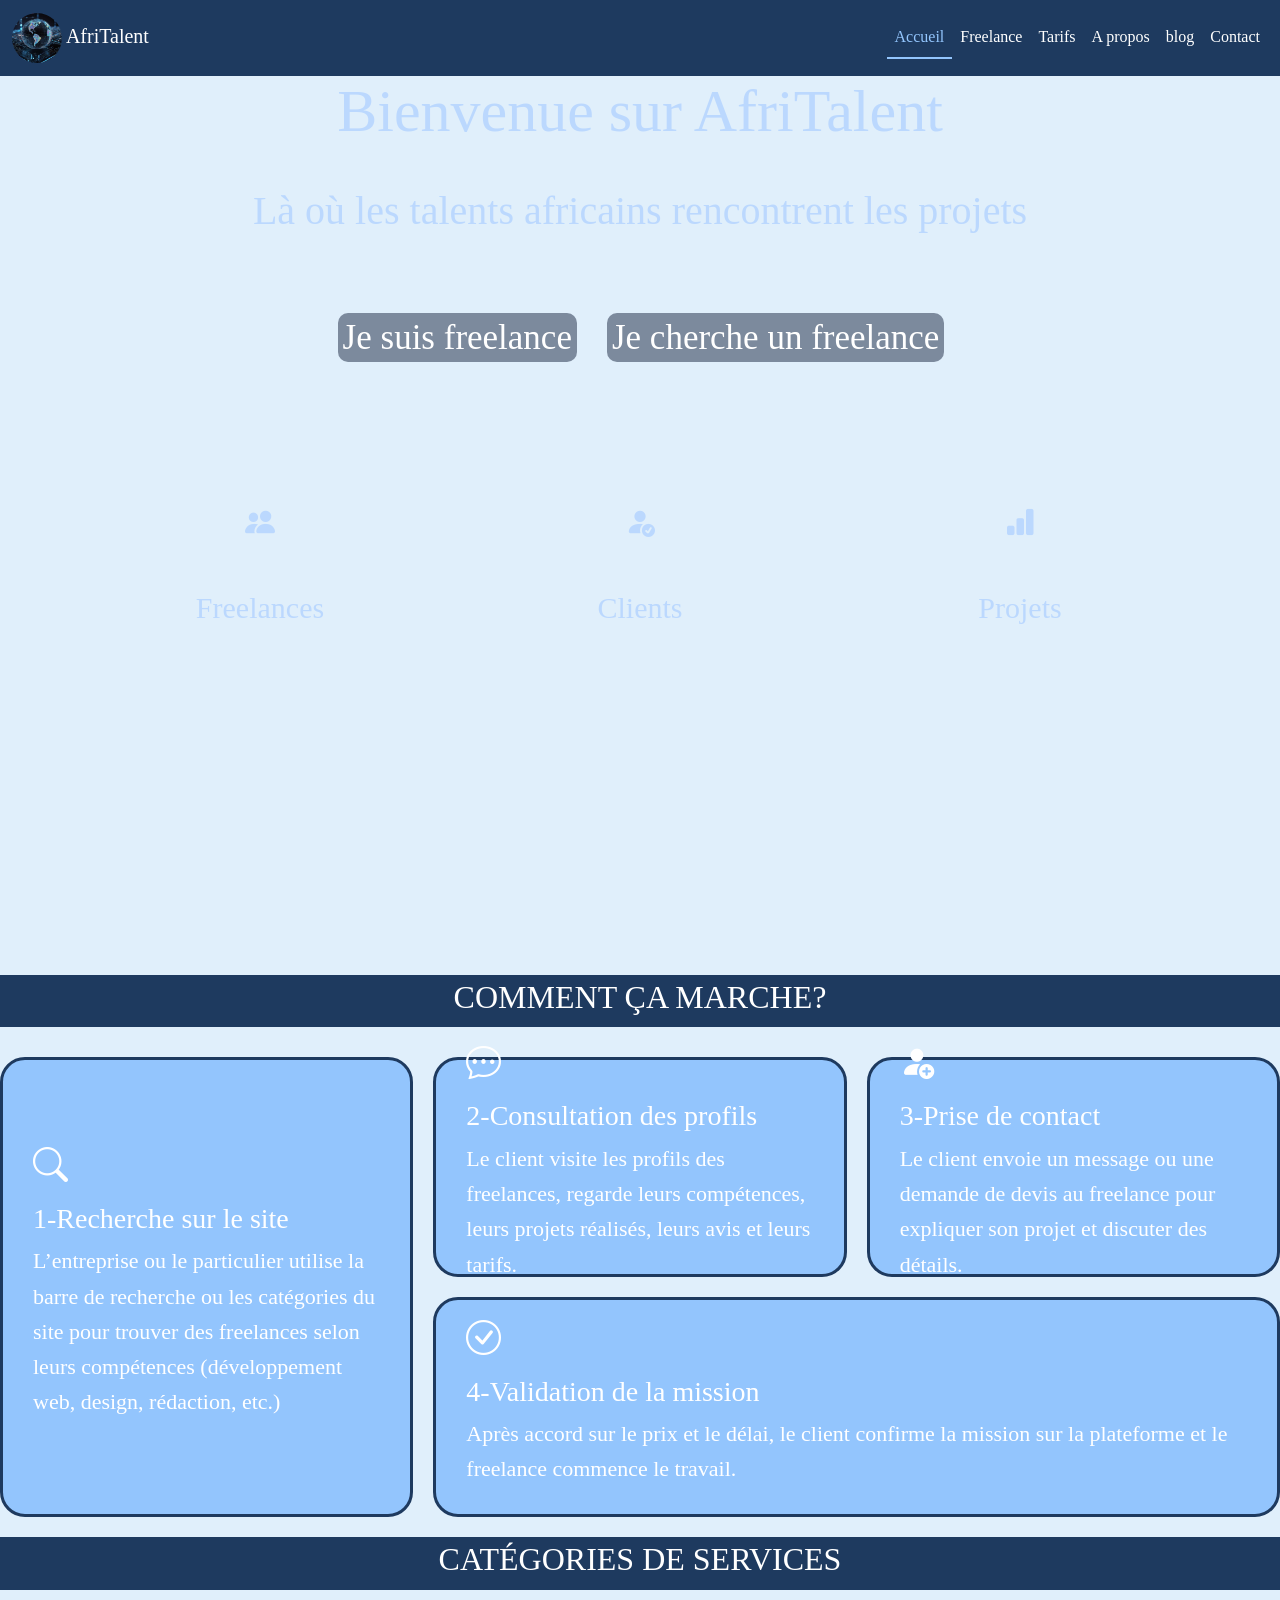
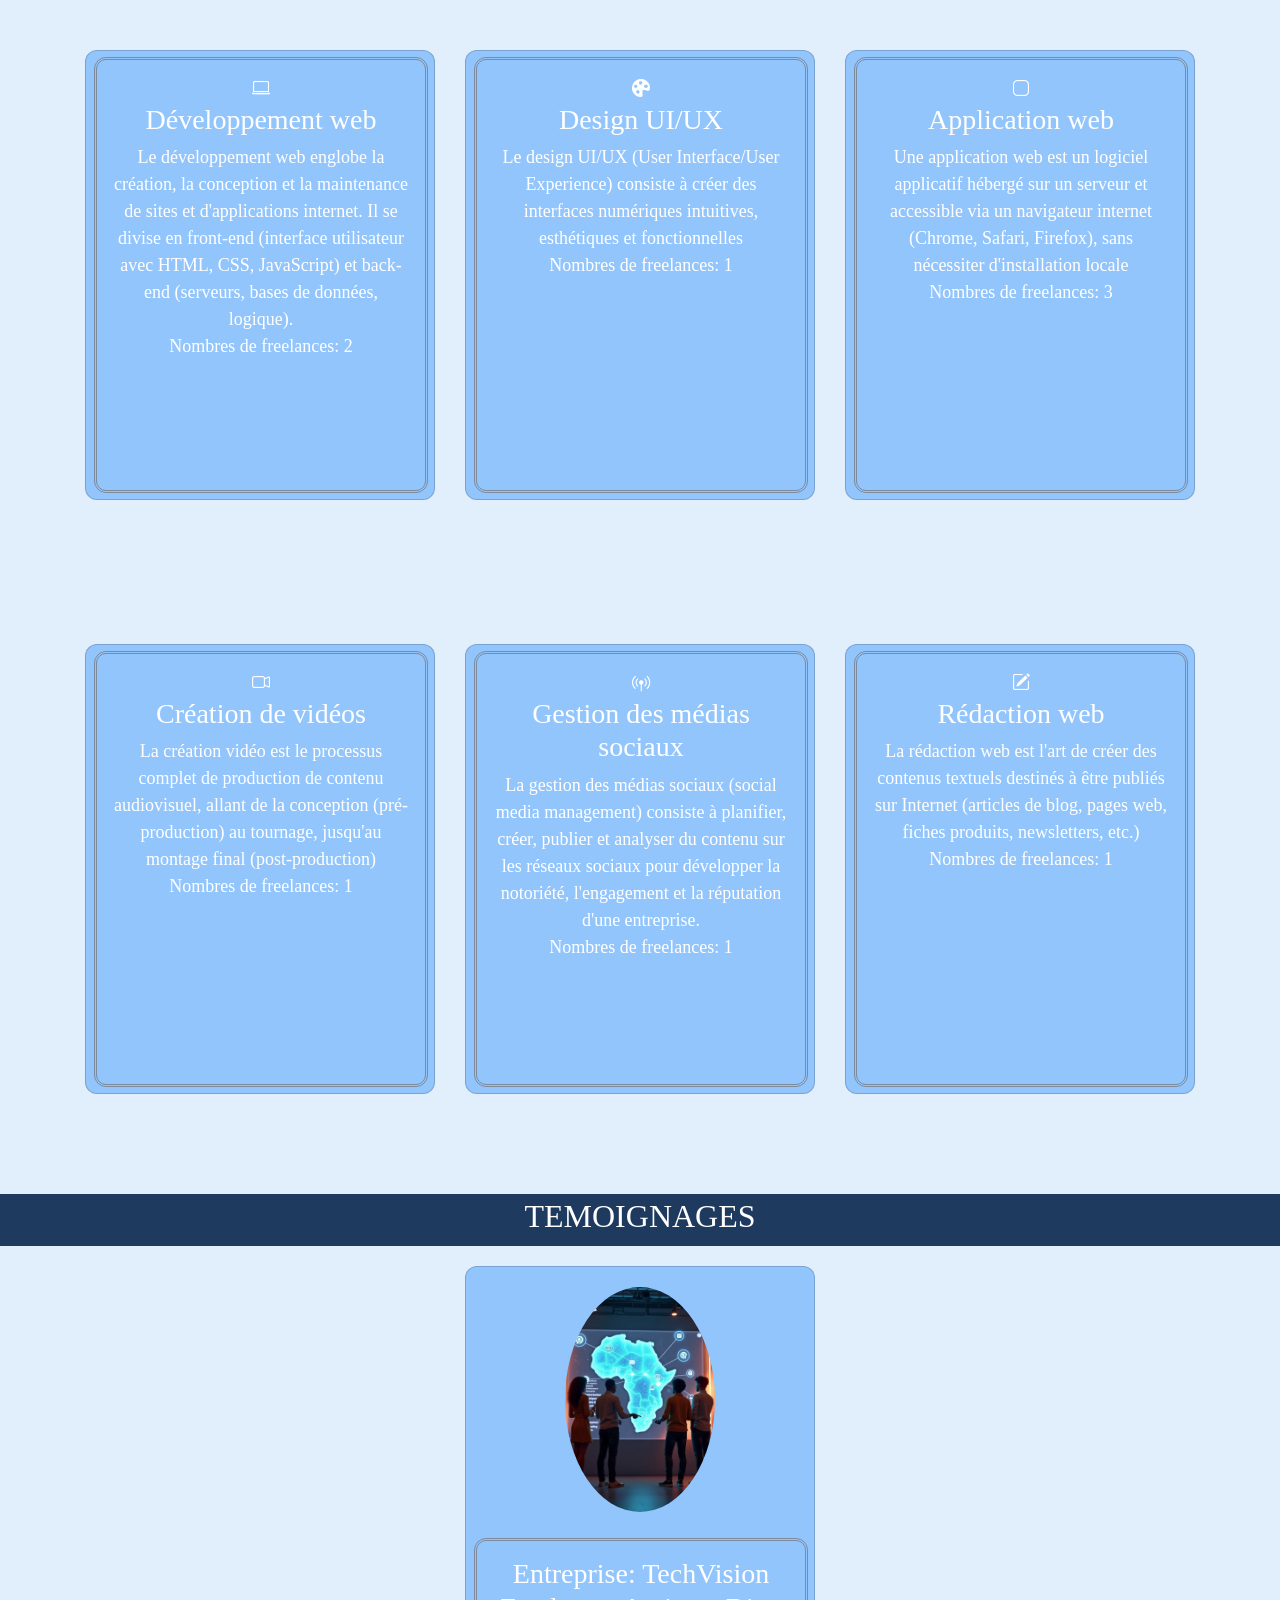
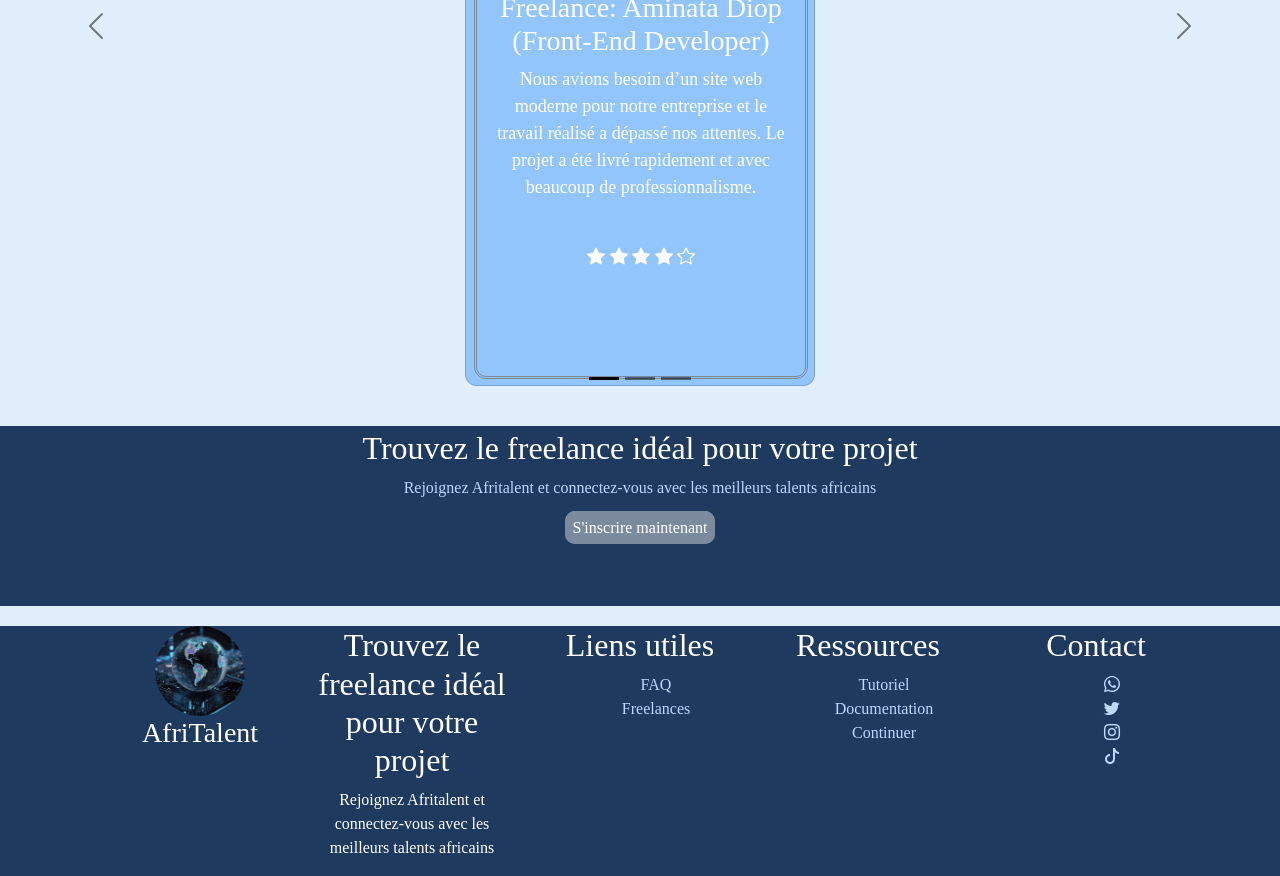
==== commit c2393572: "CSS : responsive design mobile et tablette, media queries" ====
--- a/index.html
+++ b/index.html
@@ -32,9 +32,8 @@
             <span class="navbar-toggler-icon"></span>
         </button>
 
-    <div class="collapse navbar-collapse" id="navbarNav">
+    <div class="collapse navbar-collapse" id="navmenu">
       <ul class="navbar-nav ms-auto">
-
         <li class="nav-item">
           <a class="nav-link active" href="index.html">Accueil</a>
         </li>
@@ -60,23 +59,23 @@
 <section id="hero">
     <h1>Bienvenue sur AfriTalent</h1>
       <h3>Là où les talents africains rencontrent les projets</h3>
-      <ul>
+      <ul id="lien">
         <li><a href="contact.html">Je suis freelance</a></li>
         <li><a href="freelances.html">Je cherche un freelance</a></li>
       </ul>
       <div class="container text-center">
         <div class="row">
-           <div class="col">
+           <div class="col-12 col-md-6 col-lg-4">
               <i class="bi bi-people-fill"></i>
                <h3></h3>
               <p> Freelances</p>
             </div>
-            <div class="col">
+            <div class="col-12 col-md-6 col-lg-4">
               <i class="bi bi-person-fill-check"></i>
                <h3></h3>
               <p>Clients</p>
            </div>
-            <div class="col">
+            <div class="col-12 col-md-6 col-lg-4">
               <i class="bi bi-bar-chart-fill"></i>
                <h3></h3>
               <p>Projets</p>
@@ -91,28 +90,28 @@
                   <!-- Large item -->
                    <div id="bento">
                       <div class="bento-item bento-tall " id="tall">
-                        <div><i class="bi bi-search"></i></div>
+                        <i class="bi bi-search"></i>
                         <h3>1-Recherche sur le site</h3>
                         <p>L’entreprise ou le particulier utilise la barre de recherche ou les catégories
                           du site pour trouver des freelances selon leurs compétences (développement web, design, rédaction, etc.)</p>
                       </div>
                   <!-- Medium item -->
                     <div class="bento-item ">
-                       <div><i class="bi bi-chat-dots"></i></div>
+                       <i class="bi bi-chat-dots"></i>
                           <h3>2-Consultation des profils</h3>
                           <p>
-                            Le client visite les profils des freelances, regarde leurs compétences, leurs projets réalisés, leurs avis et leurs tarifs
+                            Le client visite les profils des freelances, regarde leurs compétences, leurs projets réalisés, leurs avis et leurs tarifs.
                           </p>
                     </div>
                     <div class="bento-item ">
-                      <div><i class="bi bi-person-fill-add"></i></div>
+                     <i class="bi bi-person-fill-add"></i>
                             <h3>3-Prise de contact</h3>
-                            <p>Le client envoie un message ou une demande de devis au freelance pour expliquer son projet et discuter des détails</p>  
+                            <p>Le client envoie un message ou une demande de devis au freelance pour expliquer son projet et discuter des détails.</p>  
                     </div>
                     <div class="bento-item" id="long">
-                       <div><i class="bi bi-check-circle"></i></div>
+                       <i class="bi bi-check-circle"></i>
                             <h3>4-Validation de la mission</h3>
-                            <p>Après accord sur le prix et le délai, le client confirme la mission sur la plateforme et le freelance commence le travail</p>
+                            <p>Après accord sur le prix et le délai, le client confirme la mission sur la plateforme et le freelance commence le travail.</p>
                     </div>
                 </div>
      </section>
@@ -120,89 +119,89 @@
         <!-- categories de services -->
          <div class="haut"><h2> CATÉGORIES DE SERVICES</h2></div>
          <div class="container">
-          <div class="row">
-            <div class="col">
-               <div class="card">
-            <div class="card-body">
-              <div><i class="bi bi-laptop"></i></div>
-              <h3>Développement web</h3>
-              <p>Le développement web englobe la création, la conception et la maintenance de sites et d'applications internet. 
-              Il se divise en front-end (interface utilisateur avec HTML, CSS, JavaScript) et back-end (serveurs, bases de données, logique).
-              <br>
-              Nombres de freelances: 2
-            </p>
-            </div>
-          </div>
-            </div>
-         <div class="col"><div class="card">
-            <div class="card-body">
-              <div><i class="bi bi-palette-fill"></i></div>
-              <h3>Design UI/UX </h3>
-              <p>Le design UI/UX (User Interface/User Experience) 
-                consiste à créer des interfaces numériques intuitives, esthétiques et fonctionnelles
-                <br>
-                Nombres de freelances: 1
-              </p>
-            </div>
-          </div>
-        </div>
-        <div class="col">
+          <div class="row g-4">
+            <div class="col-12 col-md-6 col-lg-4">
+              <div class="card">
+                <div class="card-body">
+                  <div><i class="bi bi-laptop"></i></div>
+                  <h3>Développement web</h3>
+                  <p>Le développement web englobe la création, la conception et la maintenance de sites et d'applications internet. 
+                  Il se divise en front-end (interface utilisateur avec HTML, CSS, JavaScript) et back-end (serveurs, bases de données, logique).
+                  <br>
+                  Nombres de freelances: 2
+                  </p>
+                </div>
+              </div>
+            </div>
+         <div class="col-12 col-md-6 col-lg-4">
+            <div class="card">
+              <div class="card-body">
+                <div><i class="bi bi-palette-fill"></i></div>
+                <h3>Design UI/UX </h3>
+                <p>Le design UI/UX (User Interface/User Experience) 
+                  consiste à créer des interfaces numériques intuitives, esthétiques et fonctionnelles
+                  <br>
+                  Nombres de freelances: 1
+                </p>
+              </div>
+            </div>
+          </div>
+        <div class="col-12 col-md-6 col-lg-4">
           <div class="card">
             <div class="card-body">
                <div><i class="bi bi-app"></i></div>
-            <h3>Application web</h3>
-            <p>Une application web est un logiciel applicatif hébergé sur un serveur 
-              et accessible via un navigateur internet (Chrome, Safari, Firefox), sans nécessiter d'installation locale
-              <br>
-              Nombres de freelances: 3
-            </p>
-            </div>
-          </div>
-        </div>
-        </div>  
-          <div class="row">
-            <div class="col">
+                <h3>Application web</h3>
+                <p>Une application web est un logiciel applicatif hébergé sur un serveur 
+                  et accessible via un navigateur internet (Chrome, Safari, Firefox), sans nécessiter d'installation locale
+                  <br>
+                  Nombres de freelances: 3
+                </p>
+              </div>
+            </div>
+          </div>
+            <div class="col-12 col-md-6 col-lg-4">
               <div class="card">
-            <div class="card-body">
-               <div><i class="bi bi-camera-video"></i></div>
-                <h3>Création de vidéos</h3>
-                <p>La création vidéo est le processus complet de production de contenu audiovisuel, 
-                  allant de la conception (pré-production) au tournage, jusqu'au montage final (post-production)
+                <div class="card-body">
+                  <div><i class="bi bi-camera-video"></i></div>
+                    <h3>Création de vidéos</h3>
+                    <p>La création vidéo est le processus complet de production de contenu audiovisuel, 
+                      allant de la conception (pré-production) au tournage, jusqu'au montage final (post-production)
+                      <br>
+                      Nombres de freelances: 1
+                    </p>
+                  </div>
+                </div>
+              </div>
+            <div class="col-12 col-md-6 col-lg-4">
+              <div class="card">
+                <div class="card-body">
+                  <div><i class="bi bi-broadcast-pin"></i></div>
+                  <h3>Gestion des médias sociaux</h3>
+                  <p>
+                    La gestion des médias sociaux (social media management) consiste à planifier, créer, 
+                    publier et analyser du contenu sur les réseaux sociaux pour développer la notoriété, 
+                    l'engagement et la réputation d'une entreprise.
+                    <br>
+                    Nombres de freelances: 1
+                  </p>
+                </div>
+              </div>
+            </div>
+            <div class="col-12 col-md-6 col-lg-4">
+              <div class="card">
+                <div class="card-body">
+                  <div><i class="bi bi-pencil-square"></i></div>
+                  <h3>Rédaction web</h3>
+                  <p>La rédaction web est l'art de créer des contenus textuels destinés
+                    à être publiés sur Internet (articles de blog, pages web, fiches produits, newsletters, etc.)
                   <br>
                   Nombres de freelances: 1
-                </p>
-            </div>
-          </div></div>
-            <div class="col">
-              <div class="card">
-            <div class="card-body">
-              <div><i class="bi bi-broadcast-pin"></i></div>
-              <h3>Gestion des médias sociaux</h3>
-              <p>
-                La gestion des médias sociaux (social media management) consiste à planifier, créer, 
-                publier et analyser du contenu sur les réseaux sociaux pour développer la notoriété, 
-                l'engagement et la réputation d'une entreprise.
-                <br>
-                Nombres de freelances: 1
-              </p>
-            </div>
-          </div>
-            </div>
-            <div class="col">
-              <div class="card">
-            <div class="card-body">
-              <div><i class="bi bi-pencil-square"></i></div>
-              <h3>Rédaction web</h3>
-              <p>La rédaction web est l'art de créer des contenus textuels destinés
-                à être publiés sur Internet (articles de blog, pages web, fiches produits, newsletters, etc.)
-               <br>
-               Nombres de freelances: 1
-              </p>
-            </div>
-          </div>
-        </div>
-          </div>
-         </div>
+                  </p>
+                </div>
+              </div>
+            </div>
+            </div>
+          </div>
      </section>
      <section id="tem">
         <!-- témoignages -->
--- a/css/style.css
+++ b/css/style.css
@@ -67,14 +67,17 @@
         font-size: 60px;
         font-family: var(--font-title);
         margin-bottom: 20px;
-        margin-top: 50px;
     }
     h3{
+        margin-top: 40px;
         font-family: var(--font-text);
         font-size: 40px;
     }
-    ul{
-        margin-left: 280px;
+    #lien{
+        margin: 60px auto;
+        list-style: none;
+        display: flex;
+        justify-content: center;
     }
     a{
         background: var(--third-color);
@@ -83,8 +86,8 @@
         border-radius: 10px;
         font-family: var(--font-text);
         font-size:35px;
-        margin-left: 100px;
-        
+        margin-right: 30px;
+        padding: 5px;  
     } 
     a:hover{
            box-shadow:0 4px 6px white;
@@ -139,7 +142,7 @@
 }
 /* BAS DE PAGE */
 footer{
-    height: 28vh;
+    /* height: 28vh; */
     background: var(--second-color);
     color: white;
     margin-top: 20px;
@@ -166,7 +169,7 @@
     text-align: center;
     width:  350px  ;
     height: 87vh; 
-    margin-top: 60px;
+    margin: 60px auto;
     border-radius: 12px;
     position: relative;
     z-index: 1; /*  pour que la navbar soit au dessus*/
@@ -225,10 +228,10 @@
 }
 .form{
     .container{
-        color: var(--primary-color);
         backdrop-filter: blur(30px);
         border-radius: 15px;
         h3{
+            color: var(--primary-color);
             font-family: var(--font-text);
             margin-bottom: 70px;
             text-align: center;
@@ -284,18 +287,18 @@
 #con{
     width: 500px;
     height: 100vh;
-    color: var(--primary-color);
-     text-align: center;
+    text-align: center;
      li{
         list-style: none;
         margin-top: 50px;
         font-size: 30px;
     }
     h3{
+        color: var(--primary-color);
         font-family: var(--font-text);
-        margin-bottom: 70px;
+        margin-top: 40px;
         text-align: center;
-        font-size: 40px;
+        font-size: 35px;
     }
 }
 #contact a{
@@ -321,7 +324,6 @@
 }
 /* about pour l'histoire */
 #story{
-    height: 90vh;
     font-size: 25px;
     margin-top: 20px;
     font-family: var(--font-text);
@@ -342,17 +344,22 @@
     font-size: 20px;
     margin-top: 20px;
     margin-left: 10px;
+    display: flex;
 }
 .col .im{
-    height: 90vh;
-    width: 800px;
+    object-fit: cover;
+    height: 20vh;
+}
+#presentation{
+    margin-left: 40px;
 }
 #presentation .card{
+    /* width: 275px; */
     margin-left: 10px;
-    height: 85vh;
+    /* height: 78vh; */
     margin-bottom: 10px;
     .card-body{
-        width:250px;
+        /* width:250px; */
         margin: 4px auto;
     }
 }
@@ -367,20 +374,17 @@
     margin-top: 80px;
     margin-left: 30px;
     border-radius: 40px;
-    height: 50vh;
     margin-bottom: 20px;
     transition: transform 0.3s ease;     /*rend le mouvement plus fuid avec le transform scale*/
 }
 #plan #pro{
     margin-top: 40px;
-    height: 60vh;
     transform: scale(1.05);
     transition: transform 0.3s ease;     /*rend le mouvement plus fuid avec le transform scale*/ 
     div{
         margin: 10px auto;
         background: var(--second-color);
         width: 125px;
-        height: 6vh;
         margin-bottom: 10px;
         border-radius: 40px;
         left: 35%;
@@ -398,6 +402,7 @@
     transform: scale(1.05); /* Agrandir un element au toucher*/    
 }
 #plan a{
+    padding: 5px;
     text-decoration: none;
     color: white;
     background-color: var(--third-color);
@@ -477,23 +482,24 @@
         background-color: var(--fourth-color);
         justify-content: center;
         cursor: pointer;
-        div{
+        i{
             width: 100%;
-            margin-bottom: 20px;
+            margin-bottom: 10px;
             font-size: 35px;
         }
          h3{
             font-family: var(--font-title);
-             margin-bottom: 15px;
+             margin-bottom: 8px;
         }
         p{
+            font-size: 22px;
             font-family: var(--font-text);
             line-height: 1.6; /*l’espace vertical entre les lignes du paragraphe*/
         }
 }
 
 .bento-item:hover {
-         transform: scale(1.05); /* Agrandir un element au toucher*/
+         transform: scale(1.03); /* Agrandir un element au toucher*/
 }
 #services{
     .container{
@@ -526,4 +532,233 @@
     div:not(.haut):hover{   
         transform: scale(1.05); /* Agrandir un element au toucher*/
     }
-}+}
+/* Media Queries pour les appareils mobiles */
+@media screen and (min-width: 375px) and (max-width: 767px){
+    #hero { 
+        height: fit-content;
+        h1{
+            font-size: 40px;
+        }
+        h3{
+            font-size: 25px;
+        }
+        #lien {
+            display: list-item;
+            a{
+                padding: 10px;
+                font-size: 18px;
+                text-align: center;
+            }
+        }
+        .container{
+            margin-top: -15px;
+            font-size: 20px;
+        }  
+    }
+    #cta{
+        height: fit-content;
+    }
+    /* section comment ca marche */
+    #bento{
+         grid-template-columns: 1fr;
+    }
+    .bento-item {
+        i{
+            font-size: 15px;
+        }
+        h3{
+            font-size: 16px;
+        }
+        p{
+            font-size: 13px;
+        }
+    }
+    #story{
+        font-size: 15px;
+    }
+    #sto {
+        display: list-item;
+        font-size: 12px;
+        margin-top: 20px;
+        margin-left: 10px;
+    }
+    
+    .col .im{
+        height: 30vh;
+        width: 100%;
+        object-fit: cover;
+    }
+    /* about card */
+    #presentation{
+        margin-left: 0px;
+    }
+    /* about : nos valeurs */
+    #valeurs{
+        div:not(.haut) {
+            width: 350px;
+        }
+    }
+    /* tarifs */
+    #plan{
+        display: list-item;
+    }
+    #plan .col{
+        font-size: 14px;
+        width: 90%;
+    }
+    .card{
+        height: auto;
+    }
+    /* formulaire */
+    .glass{
+        margin-top: 40px;
+        display: list-item;   /*sert à créer des mises en page comme dans les listes*/
+        padding: 40px;
+        gap: 30px;  /*espace vertical */
+    }
+    .form{
+        .container{
+            backdrop-filter: blur(30px);
+            border-radius: 15px;
+            h3{
+                color: var(--primary-color);
+                font-family: var(--font-text);
+                margin-bottom: 30px;
+                text-align: center;
+                font-size: 20px;
+            }
+            form{
+                width: 300px;
+                margin: 20px auto ;
+                div{ 
+                    margin-bottom:20px;
+                    font-size: 14px;
+                    input, select, textarea{
+                        width: 12em;
+                        height: 5vh;
+                    }
+                    button{
+                        font-size: 12px;
+                        width: 6em;
+                        height: 5vh;
+                        border-radius: 10px;
+                    }
+                }    
+            }
+
+        }
+    }
+    /*  style du mail et du numero */
+    #con{
+        width: 300px;
+        li{
+            margin-top: 30px;
+            font-size: 15px;
+        }
+        h3{
+            font-size: 20px;
+        }
+    }
+    #contact a{
+        padding: 3px;
+        margin-bottom: 10px;
+    }
+    iframe{
+        width: 250px;
+        border-radius: 10px;
+    }
+}
+/* Media Queries pour les tablettes */
+@media screen and (min-width: 768px) and (max-width: 1199px) {
+    .card{
+        height: auto;
+    }
+     /*comment ça marche  */
+    .bento-item {
+        i{
+            font-size: 18px;
+        }
+        h3{
+            font-size: 20px;
+        }
+        p{
+            font-size: 15px;
+        }
+    }
+    /* about */
+    #story{
+        font-size: 20px;
+        
+    }
+    .col .im{
+        height: 50vh;
+        width: 495px;
+        object-fit: cover;
+    }
+     #sto {
+        font-size: 18px;
+        margin-top: 20px;
+        margin-left: 10px;
+        display: list-item;
+    }
+    /* tarifs */
+    #plan .col{
+        font-size: 16px;
+        /* width: 250px; */
+    }
+    /* formulaire */
+    .glass{
+        margin-top: 50px;
+        display: list-item;   /*sert à créer des mises en page comme dans les listes*/
+        padding: 50px;
+        gap: 50px;  /*espace vertical */
+    }
+    .form{
+        .container{
+            backdrop-filter: blur(30px);
+            border-radius: 15px;
+            h3{
+                margin-bottom: 30px;
+                font-size: 20px;
+            }
+            form{
+                div{ 
+                    margin-bottom:20px;
+                    font-size: 18px;
+                    input, select, textarea{
+                        width: 12em;
+                        height: 5vh;
+                    }
+                    button{
+                        font-size: 18px;
+                        width: 6em;
+                        height: 5vh;
+                        border-radius: 10px;
+                    }
+                }    
+            }
+
+        }
+    }
+    /*  style du mail et du numero */
+    #con{
+        margin: 20px auto;
+        li{
+            margin-top: 30px;
+            font-size: 20px;
+        }
+        h3{
+            font-size: 25px;
+        }
+    }
+    #contact a{
+        padding: 3px;
+        color: white;
+        margin-bottom: 10px;
+    }
+    iframe{
+        width: 400px;
+        border-radius: 10px;
+    }
+} 
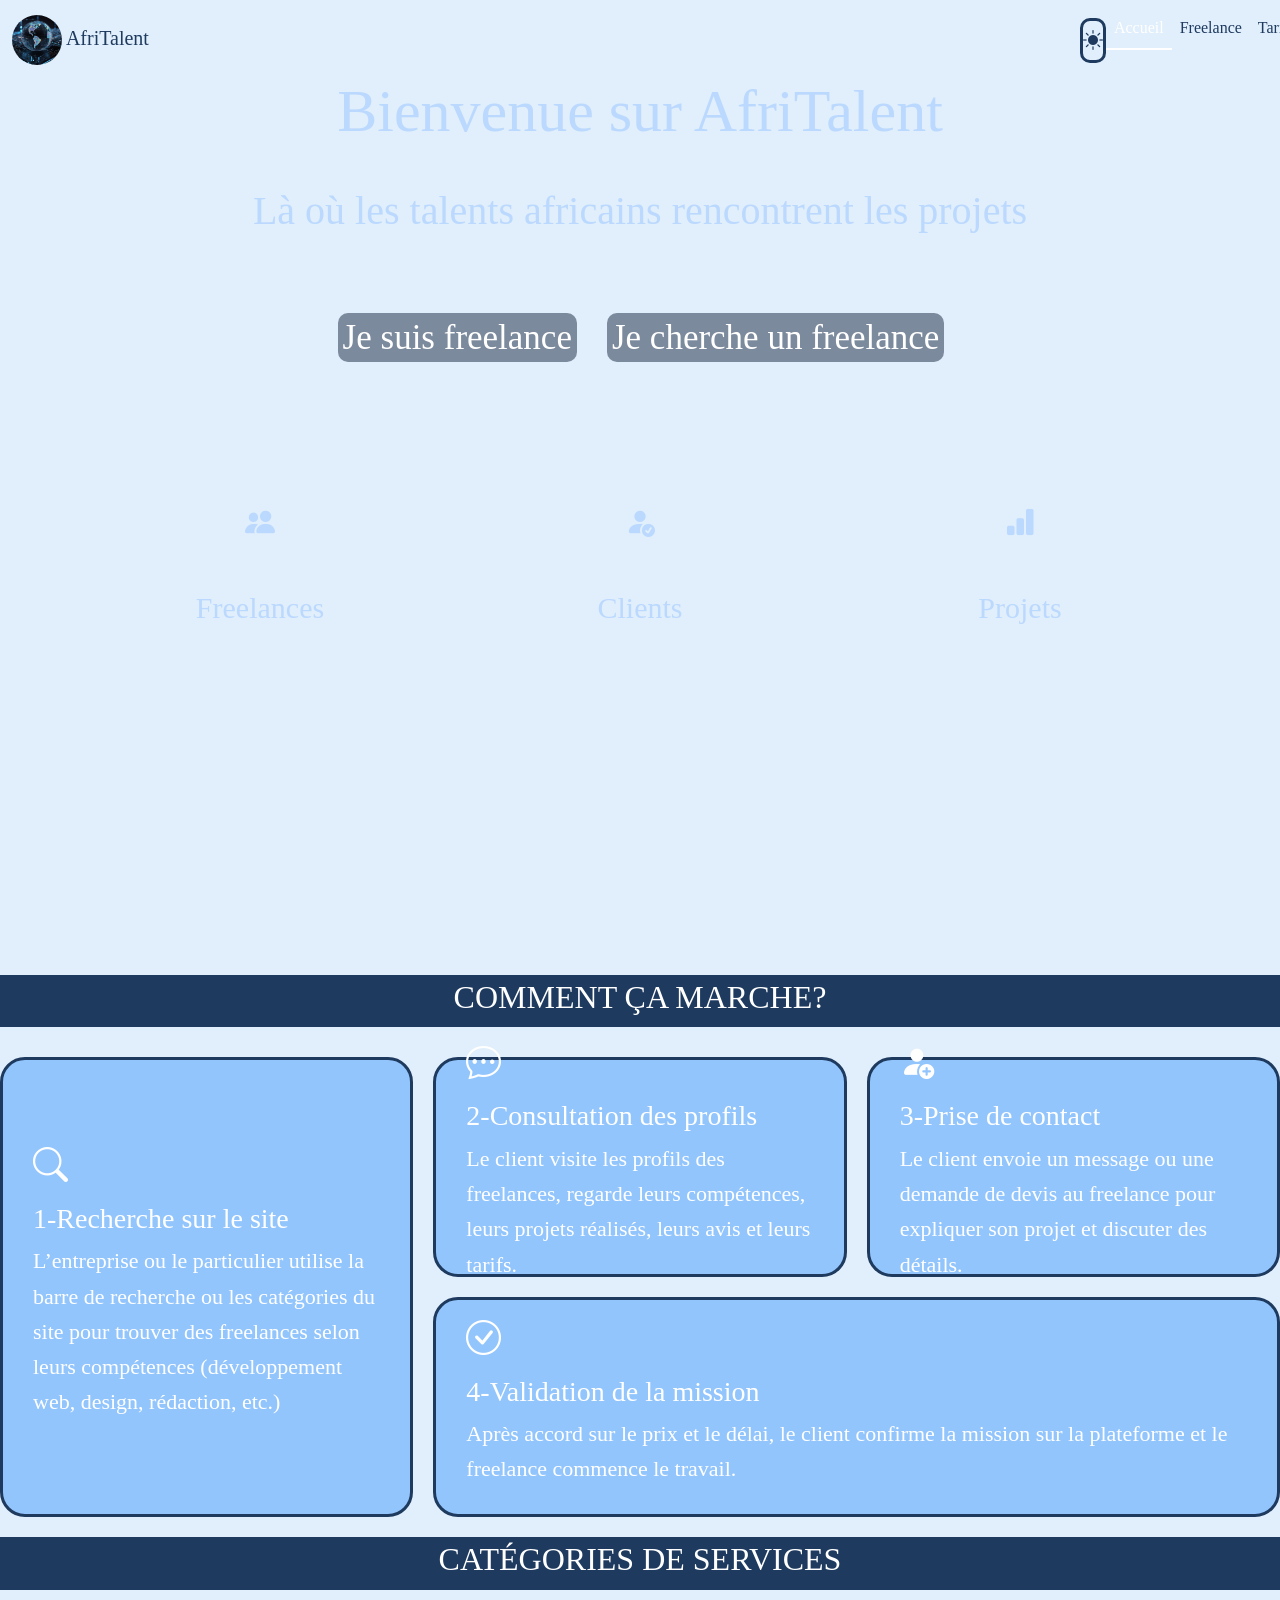
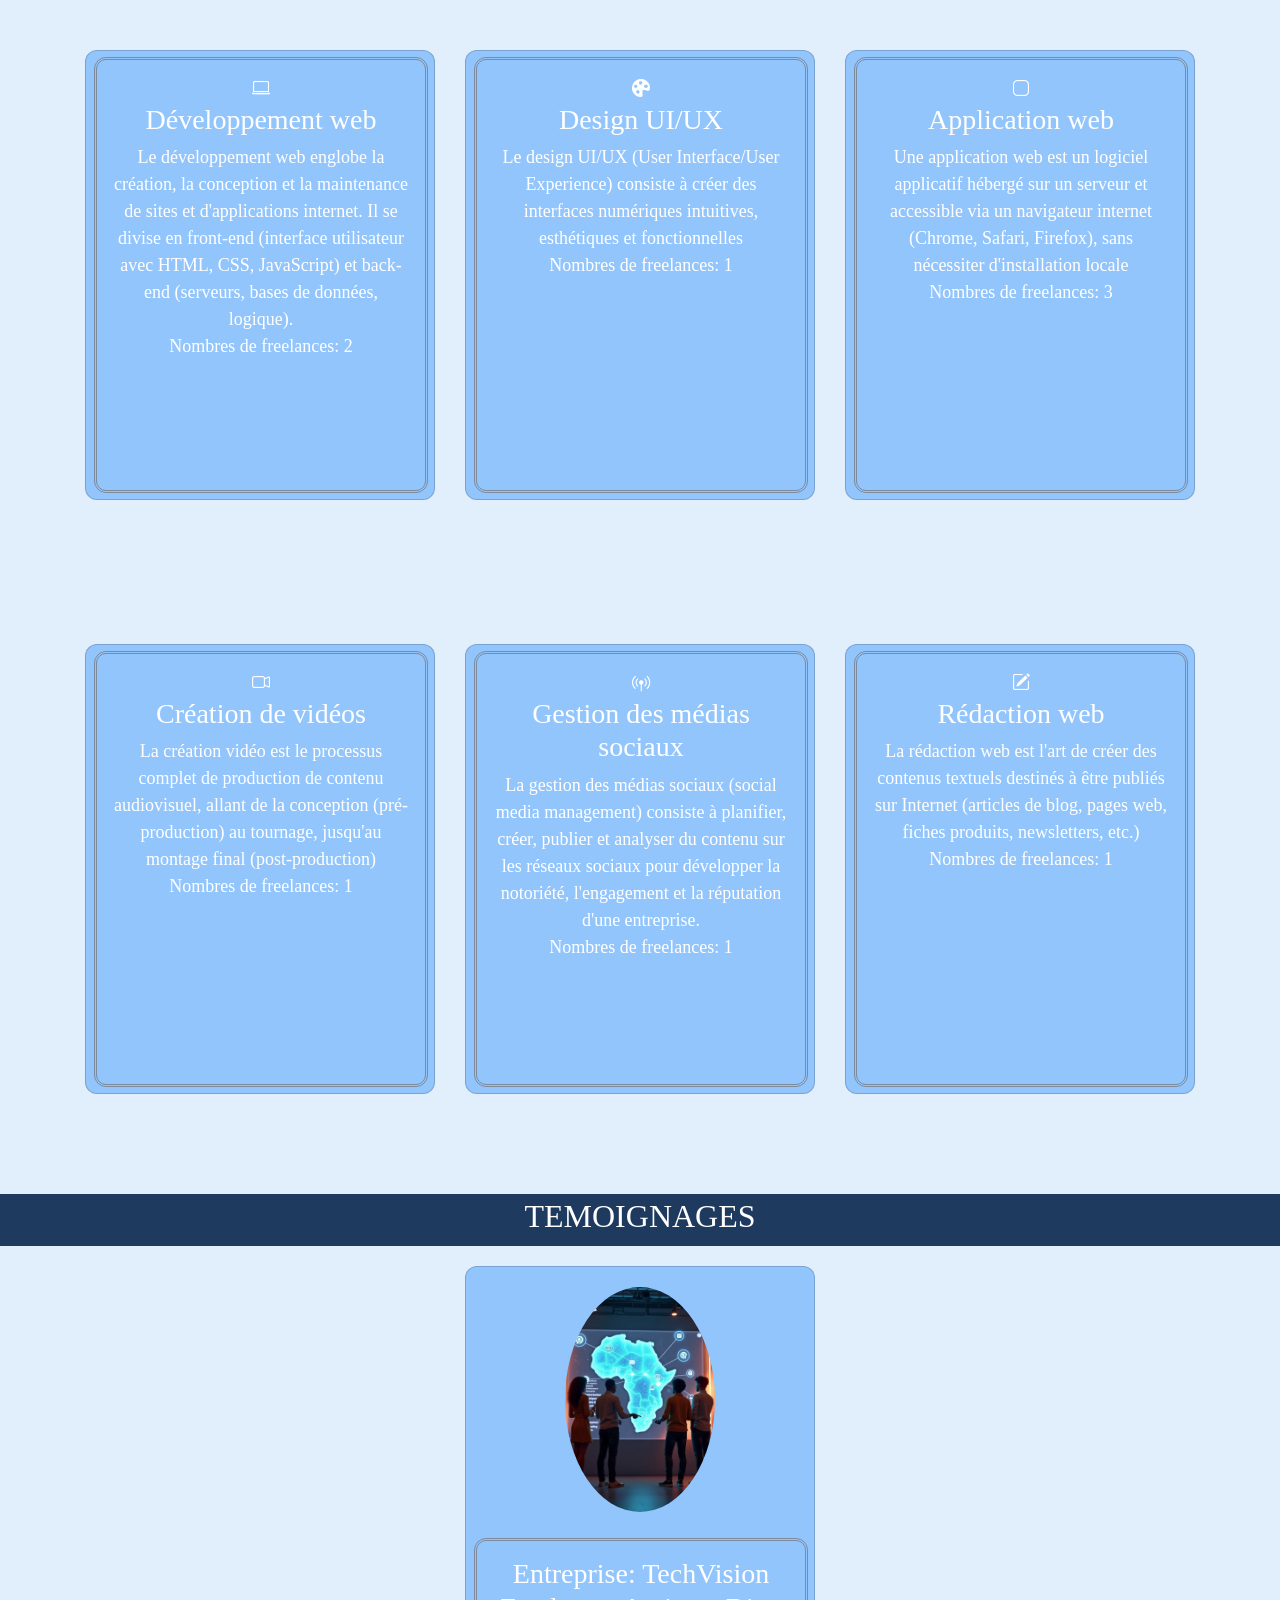
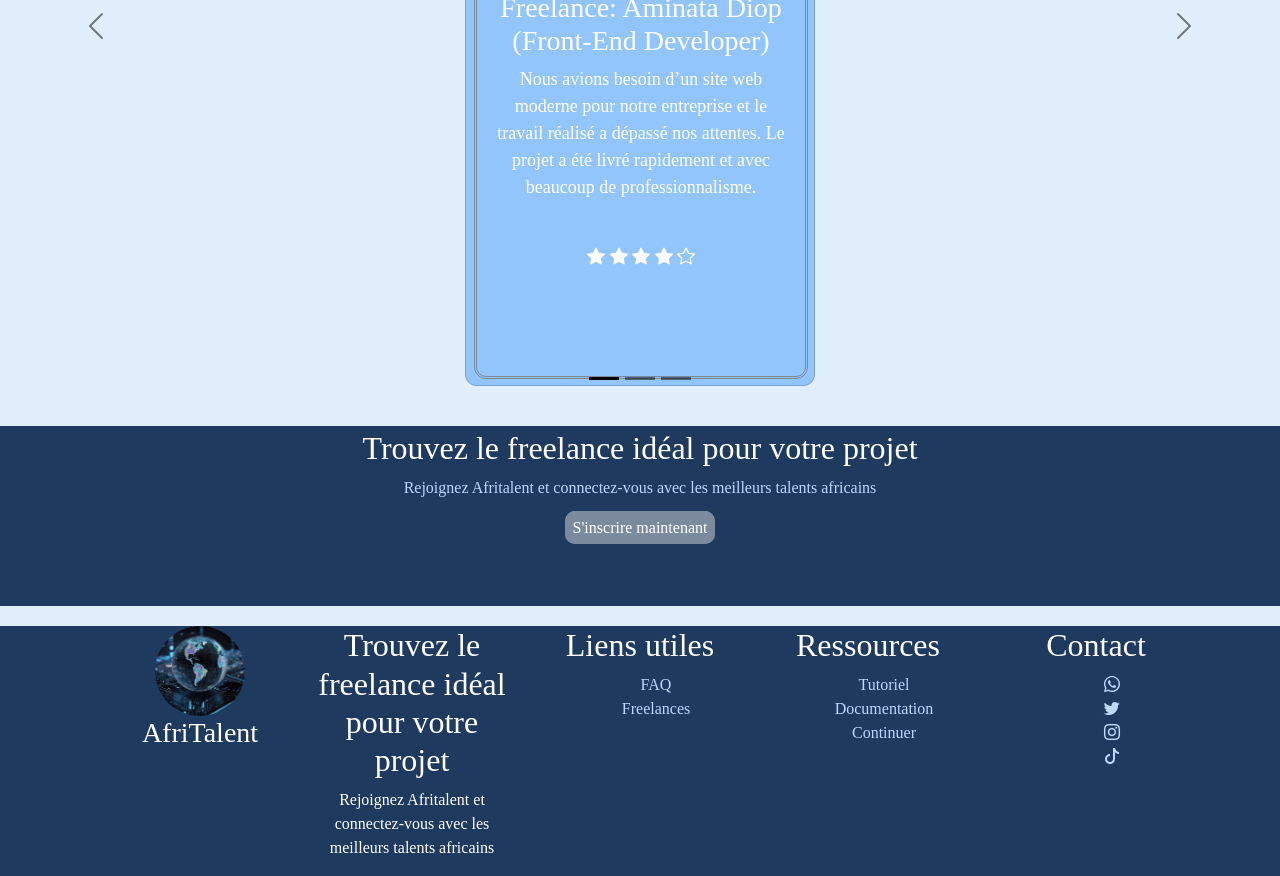
==== commit caa9c2c4: "JS : dark mode avec localStorage, navbar dynamique au scroll" ====
--- a/index.html
+++ b/index.html
@@ -23,6 +23,10 @@
         <a class="navbar-brand">
         <img src="Image/logo.jpeg" width="50px" height="50px" id="logo">
             AfriTalent</a>
+         <!-- Bouton Toggle -->
+         <button id="theme-toggle" class="theme-btn" aria-label="Activer le mode sombre">
+            <i class="bi bi-sun-fill"></i>
+         </button>
          <button class="navbar-toggler" type="button" 
          data-bs-toggle="collapse" 
          data-bs-target="#navmenu" 
@@ -31,7 +35,6 @@
          aria-label="Toggle navigation">
             <span class="navbar-toggler-icon"></span>
         </button>
-
     <div class="collapse navbar-collapse" id="navmenu">
       <ul class="navbar-nav ms-auto">
         <li class="nav-item">
@@ -53,6 +56,7 @@
           <a class="nav-link " href="contact.html">Contact</a>
         </li>
       </ul>
+       
     </div>
   </div>
 </nav>
@@ -341,7 +345,10 @@
         </div>
       </div>
      </footer>
-   
+   <!-- bouton back to top -->
+    <button id="back-to-top">
+      <a href="#hero"><i class="bi bi-arrow-up"></i></a>
+     </button>
 <!-- Bootstrap 5 via CDN : script JavaScript --> 
     <script 
 src="https://cdn.jsdelivr.net/npm/bootstrap@5.3.0/dist/js/bootstrap.bundle.min.js"
--- a/css/style.css
+++ b/css/style.css
@@ -9,14 +9,23 @@
     --second-color: rgb(30, 58, 95);
     --third-color: rgb(124, 138, 157);
     --fourth-color:#93C5FD;
+    --bg-color:  rgb(224, 239, 251);
     /* police */
     --font-size: 16px;
     --font-title: roboto slab;
     --font-text: playfair display;
 }
+/* Variables pour le mode sombre (Dark Mode) */
+body.dark-mode {
+    --bg-color: rgb(124, 138, 157);
+    --third-color: rgb(124, 138, 157);
+    --fourth-color: rgb(30, 58, 95);
+    color: white;
+}
 /* couleur d'arrière plan */
 body{
-    background: rgb(224, 239, 251);
+    background:var(--bg-color);
+    transition: background-color 0.3s ease, color 0.3s ease;
 }
 /* style du logo */
 #logo{
@@ -31,22 +40,74 @@
     left: 0;
     width: 100%;
 }
+/* Styles appliqués au scroll */
+.navbar.scrolled {
+    padding: 10px 0; /* Effet shrink (réduction de la hauteur) */
+}
+.bg-dark.scrolled{
+    --bs-dark-rgb: 30, 58, 95; 
+}
+.navbar.scrolled .nav-link {
+    color: white;
+}
+.navbar.scrolled .navbar-brand {
+    color: white;
+}
+.navbar.scrolled #theme-toggle{
+    border: solid white;
+    i{
+         color: white;
+    }  
+}
+.navbar.scrolled .nav-link.active{
+    color: var(--primary-color);
+    border-bottom: solid 2px var(--primary-color)  ;/*le trait en bas*/
+}
 .bg-dark {
-  --bs-dark-rgb: 30, 58, 95;
-}
+   --bs-dark-rgb:224, 239, 251;
+}
+body.dark-mode .bg-dark{
+    --bs-dark-rgb: 124, 138, 157;
+} 
 .navbar-brand{
-    color: white;
+    color: var(--second-color);
     font-family: var(--font-text);
    
 }
 .navbar-nav{
     .nav-link{
+        color: var(--second-color); 
+        font-family: var(--font-text); 
+    }
+    .nav-link.active{
         color: white;
-        font-family: var(--font-text); 
-    }
-    .nav-link.active{
-        color: #93C5FD ;
-        border-bottom: solid 2px #93C5FD  ;
+        border-bottom: solid 2px  white;/*le trait en bas*/
+    }
+}
+.navbar-toggler-icon {
+    background-image: none;       /*sert a supprimer l'image des 3 traits*/
+}
+.navbar-toggler {
+    border-color: var(--second-color);
+    width: 45px;
+    height: 5.5vh;
+    padding: 4px;
+}
+.navbar-toggler::before {
+    content: "☰";
+    font-size: 28px;
+    color: var(--second-color);
+}
+#theme-toggle{
+    border-radius: 10px;
+    background: var(--bs-dark-rgb);
+    height: 5vh;
+    width: 35px;
+    margin-left: 915px;
+    border: solid var(--second-color);
+    i{
+        color: var(--second-color);
+        font-size: 20px;
     }
 }
 #hero { 
@@ -162,6 +223,10 @@
     a:hover{
         color: white;       
     }
+}
+/* freelances */
+#freelance{
+    margin-top: 30px;
 }
 /* les cartes */
  .card{
@@ -219,6 +284,7 @@
 /* page contact */
 /* style du formulaire */
 .glass{
+    margin-top: 70px;
     display: grid;   /*sert à créer des mises en page en lignes et colonnes*/
     grid-template-columns: 1.2fr 0.8fr;  /*cree deux colonnes de taille différentes*/
     padding: 80px;
@@ -365,6 +431,9 @@
 }
 /* Tarifs */
 /* modification des plans */
+#tarif{
+    margin-top: 70px;
+}
 #plan .col{
     border: solid var(--third-color);
     background-color: var(--fourth-color);
@@ -535,6 +604,9 @@
 }
 /* Media Queries pour les appareils mobiles */
 @media screen and (min-width: 375px) and (max-width: 767px){
+    #theme-toggle{
+        margin-left: 80px;
+    }
     #hero { 
         height: fit-content;
         h1{
@@ -671,6 +743,9 @@
 }
 /* Media Queries pour les tablettes */
 @media screen and (min-width: 768px) and (max-width: 1199px) {
+    #theme-toggle{
+        margin-left: 500px;
+    }
     .card{
         height: auto;
     }
@@ -761,4 +836,30 @@
         width: 400px;
         border-radius: 10px;
     }
-} +} 
+#back-to-top {
+    border: solid white;
+    border-radius: 50%;
+    background: var(--second-color);
+    z-index: 1000;
+    width: 50px;
+    height: 7vh;
+    position: fixed;
+    right: 1.5rem; /*place a l'extrême droite*/
+    bottom: 1.5rem; /*place en bas*/
+    opacity: 0;  /*rend l'élément invisible*/ 
+    transform: translateY(12px) scale(0.88);  /*sert a déplacer et a réduire*/
+    transition: opacity 0.28s ease, transform 0.28s cubic-bezier(0.34,1.4,0.64,1); /*apparution du bouton joliment*/
+    pointer-events: none;   /*on peut pas cliquer sur l'élément*/
+    a{
+        color: white;
+        i{
+            font-size: 25px;
+        }
+    }
+}
+#back-to-top.visible {
+  opacity: 1; /*rend l'élément visible*/ 
+  transform: translateY(0) scale(1); /*donne le taille normale et */
+  pointer-events: auto; /*on peut cliquer sur l'élément*/
+}
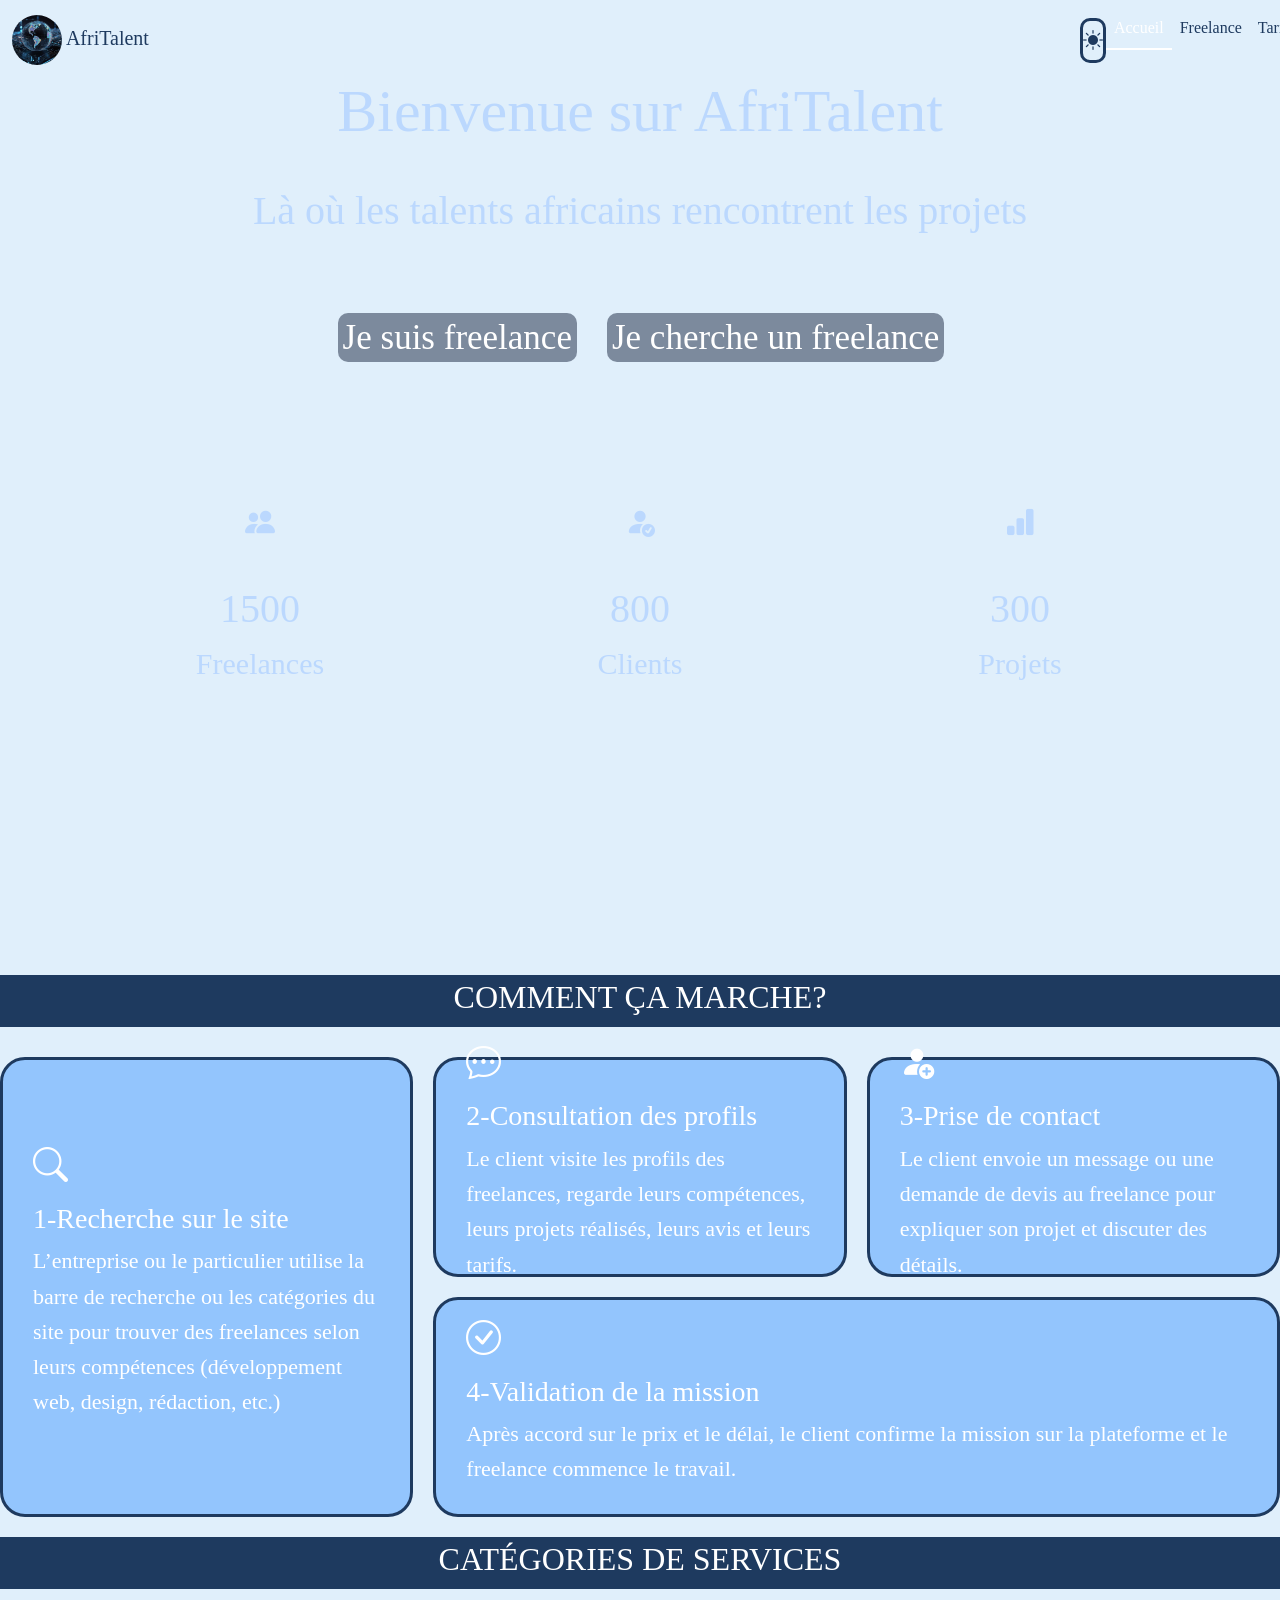
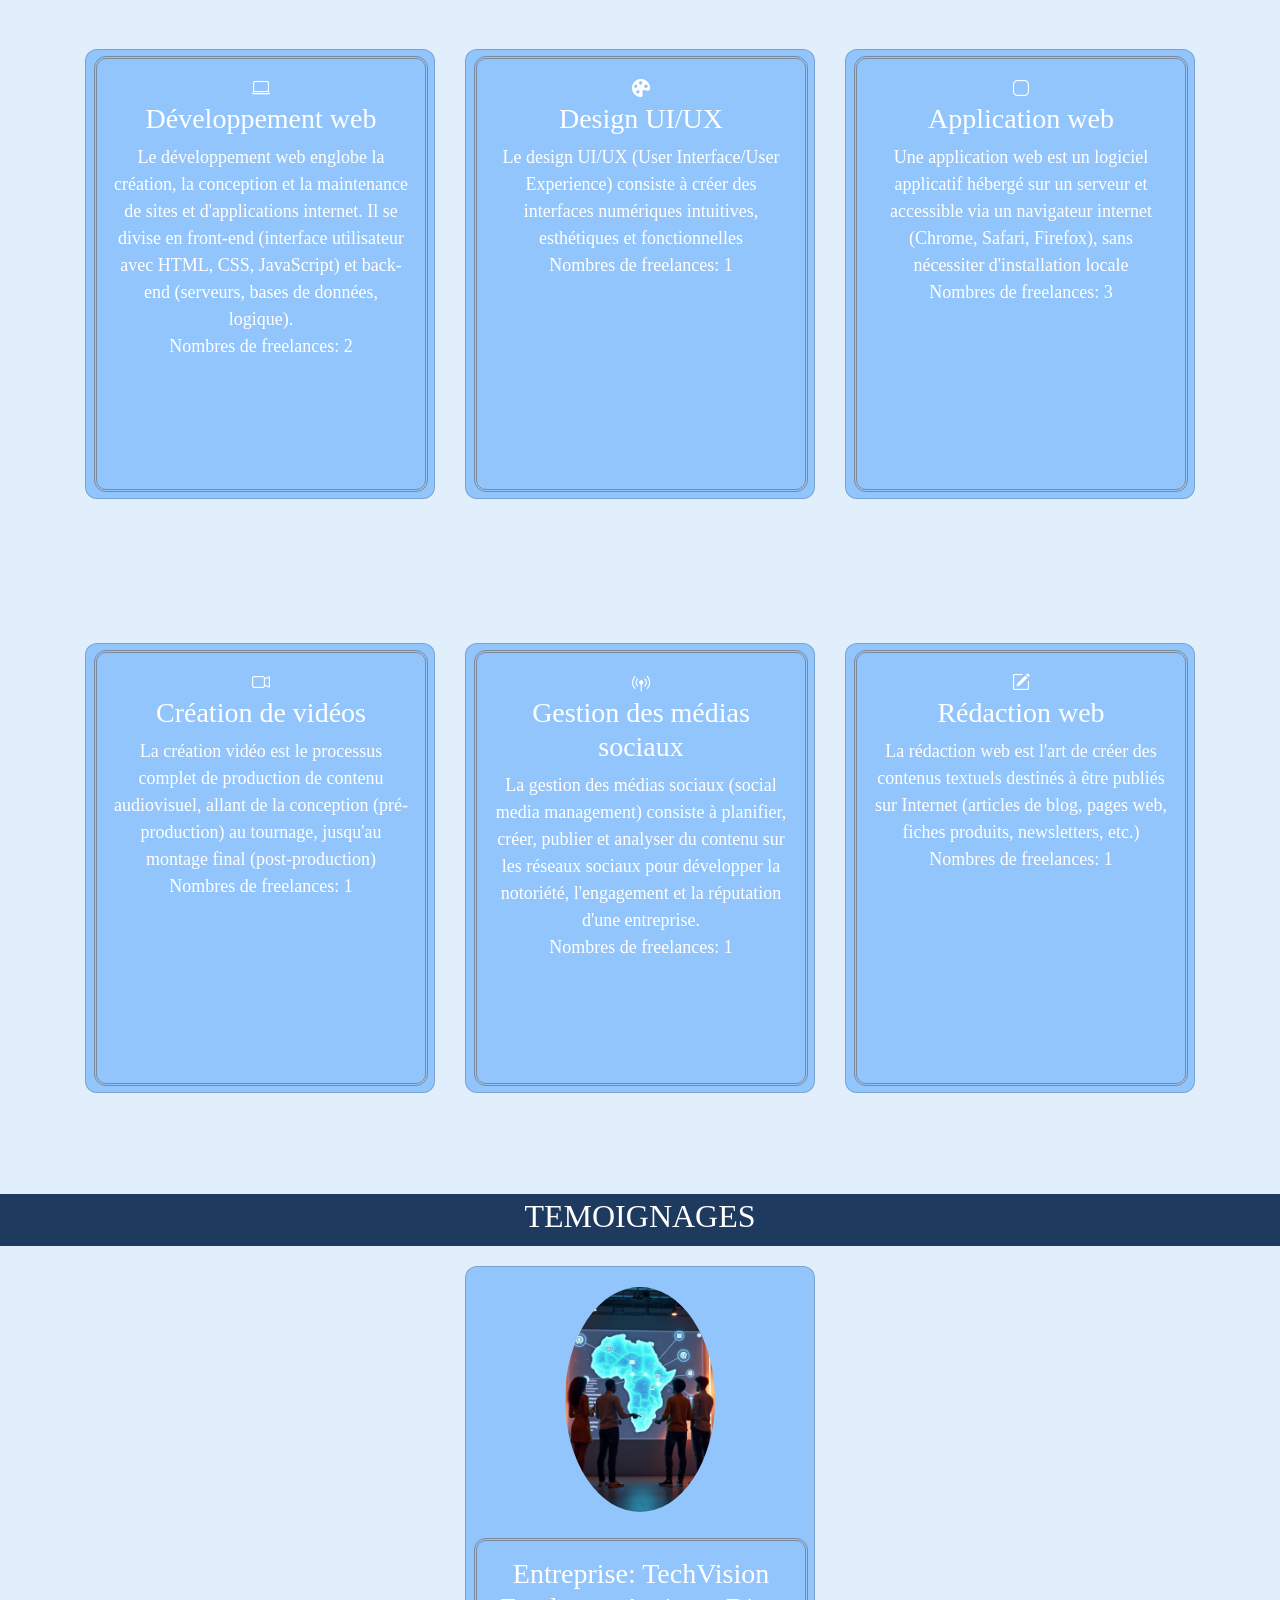
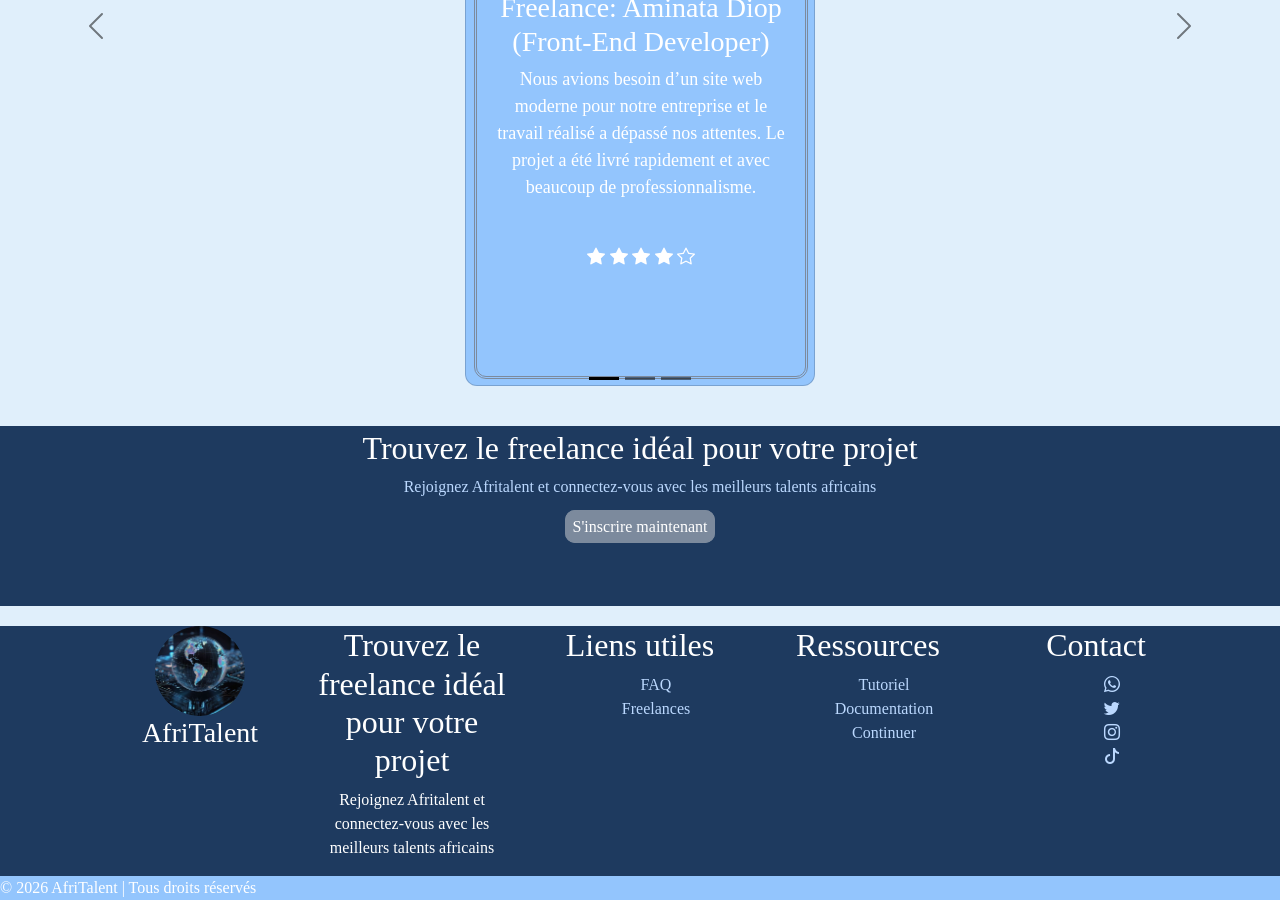
==== commit cb4753e9: "JS : compteurs animés au scroll et animations fade-in des sections" ====
--- a/index.html
+++ b/index.html
@@ -69,19 +69,19 @@
       </ul>
       <div class="container text-center">
         <div class="row">
-           <div class="col-12 col-md-6 col-lg-4">
+           <div class="col-12 col-md-6 col-lg-4 counter-container">
               <i class="bi bi-people-fill"></i>
-               <h3></h3>
+               <h3 class="count" data-target="1500">0</h3>
               <p> Freelances</p>
             </div>
-            <div class="col-12 col-md-6 col-lg-4">
+            <div class="col-12 col-md-6 col-lg-4 counter-container">
               <i class="bi bi-person-fill-check"></i>
-               <h3></h3>
+               <h3 class="count" data-target="800">0</h3>
               <p>Clients</p>
            </div>
-            <div class="col-12 col-md-6 col-lg-4">
+            <div class="col-12 col-md-6 col-lg-4 counter-container">
               <i class="bi bi-bar-chart-fill"></i>
-               <h3></h3>
+               <h3 class="count" data-target="300">0</h3>
               <p>Projets</p>
             </div>
           </div>
@@ -344,6 +344,8 @@
           </div>
         </div>
       </div>
+      <div id="copyright">
+      </div>
      </footer>
    <!-- bouton back to top -->
     <button id="back-to-top">
--- a/css/style.css
+++ b/css/style.css
@@ -98,6 +98,9 @@
     font-size: 28px;
     color: var(--second-color);
 }
+.navbar.scrolled .navbar-toggler::before{
+    color: white;
+} 
 #theme-toggle{
     border-radius: 10px;
     background: var(--bs-dark-rgb);
@@ -224,9 +227,24 @@
         color: white;       
     }
 }
+#copyright{
+    height: 5%;
+    background: var(--fourth-color);
+}
 /* freelances */
 #freelance{
     margin-top: 30px;
+    .card{
+        opacity: 0;
+        transform: translateY(40px);
+        transition: opacity 0.6s ease, transform 0.6s ease;
+        transition-delay: calc(var(--i) * 0.1s); /* délai décalé grâce à --i */
+    }
+    /* État visible */
+    .card.carte-visible {
+        opacity: 1;
+        transform: translateY(0);
+    }
 }
 /* les cartes */
  .card{
@@ -238,8 +256,8 @@
     border-radius: 12px;
     position: relative;
     z-index: 1; /*  pour que la navbar soit au dessus*/
-    transition: transform 0.3s ease;     /*rend le mouvement plus fuid avec le transform scale*/
-    cursor: pointer;      
+    transition: transform 0.3s ease;    /* rend le mouvement plus fuid avec le transform scale */
+    cursor: pointer;    
     img{
         margin: 20px auto ;
         width: 150px;
@@ -278,9 +296,9 @@
                 }
                  }
   }
-.card:hover{
-    transform: scale(1.03); /* Agrandir un element au toucher*/   
-}
+.card:hover{ 
+    transform: scale(1.03); /*Agrandir un element au toucher*/   
+ }
 /* page contact */
 /* style du formulaire */
 .glass{
@@ -862,4 +880,18 @@
   opacity: 1; /*rend l'élément visible*/ 
   transform: translateY(0) scale(1); /*donne le taille normale et */
   pointer-events: auto; /*on peut cliquer sur l'élément*/
-}+}
+/* Les sections qui apparaissent en fondu (fade-in) */
+/* S'applique à toutes les balises <section> du site */
+section {
+  opacity: 0;
+  transform: translateY(30px); /* Léger décalage vers le bas */
+  transition: opacity 0.8s ease-out, transform 0.8s ease-out;
+  will-change: opacity, transform; /* Optimise les performances*/
+}
+/* Classe ajoutée par JavaScript quand la section est visible */
+section.fade-visible {
+  opacity: 1;
+  transform: translateY(0);
+}
+
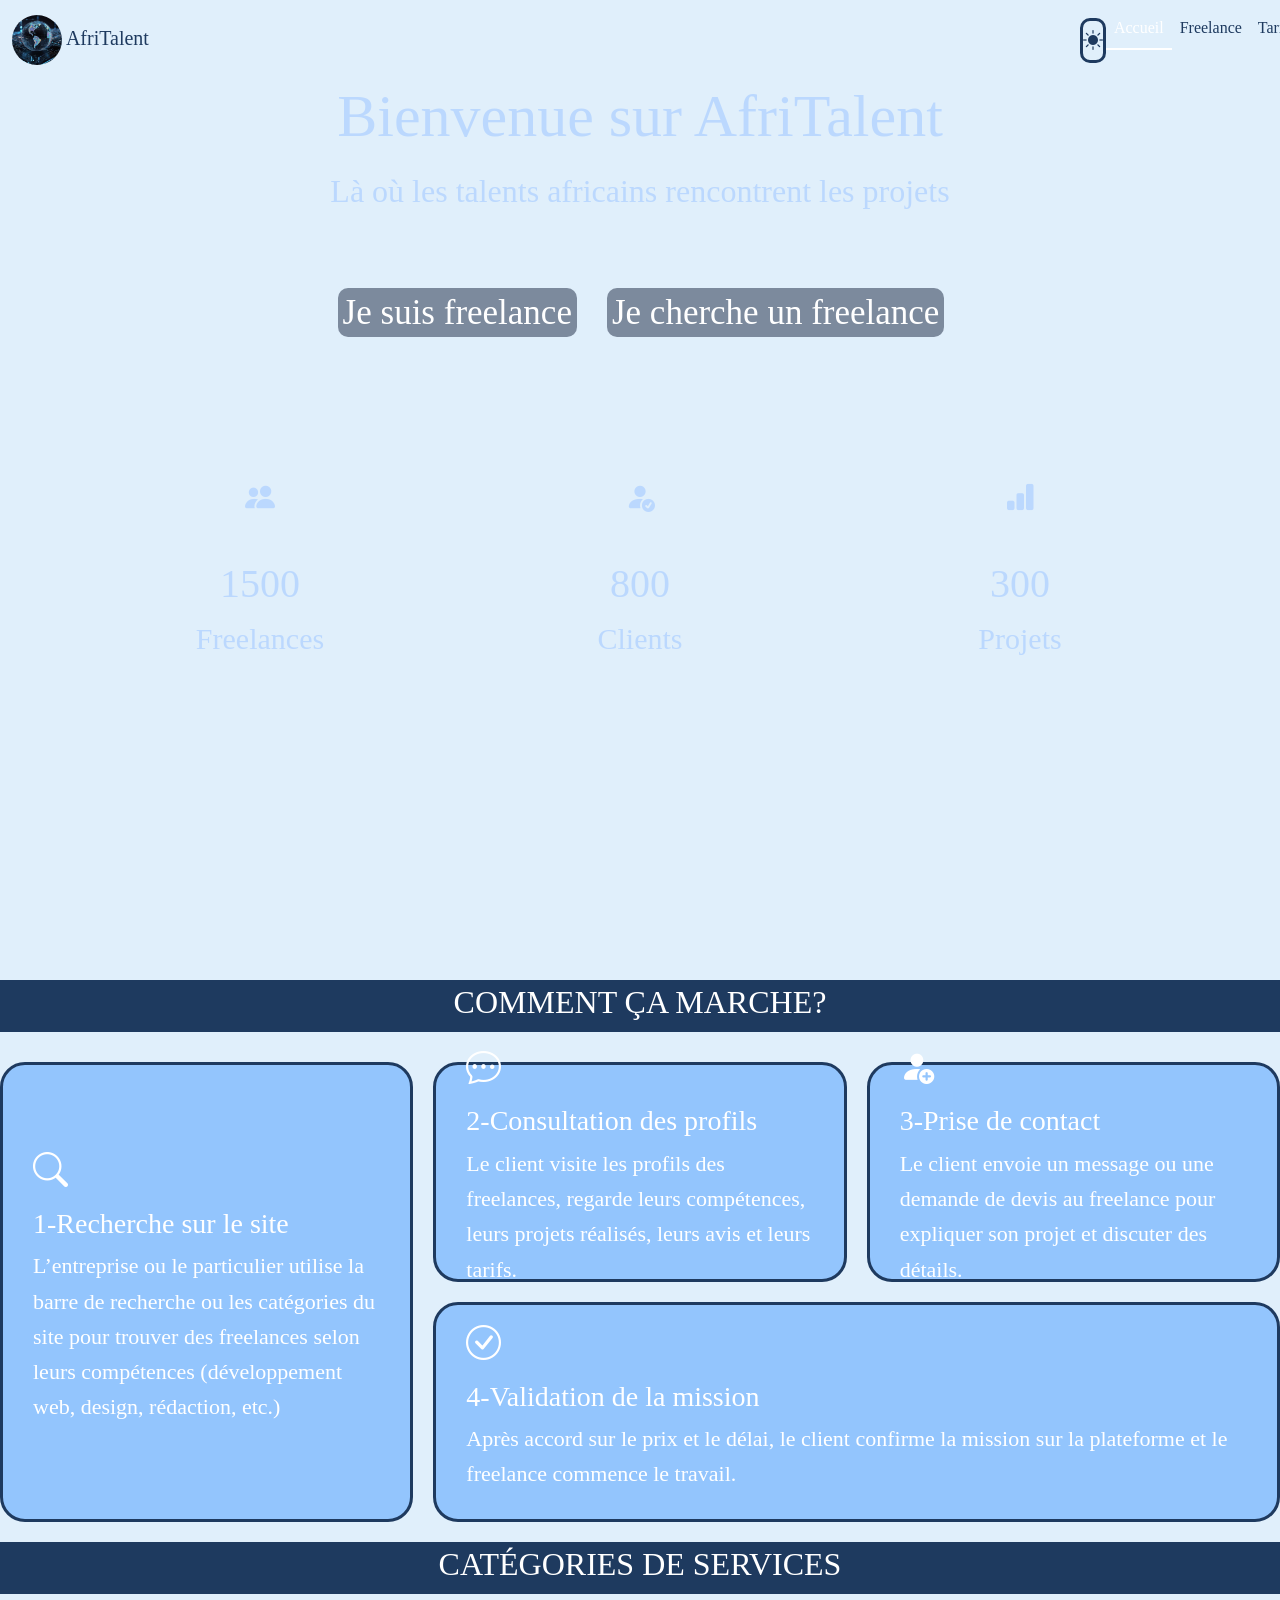
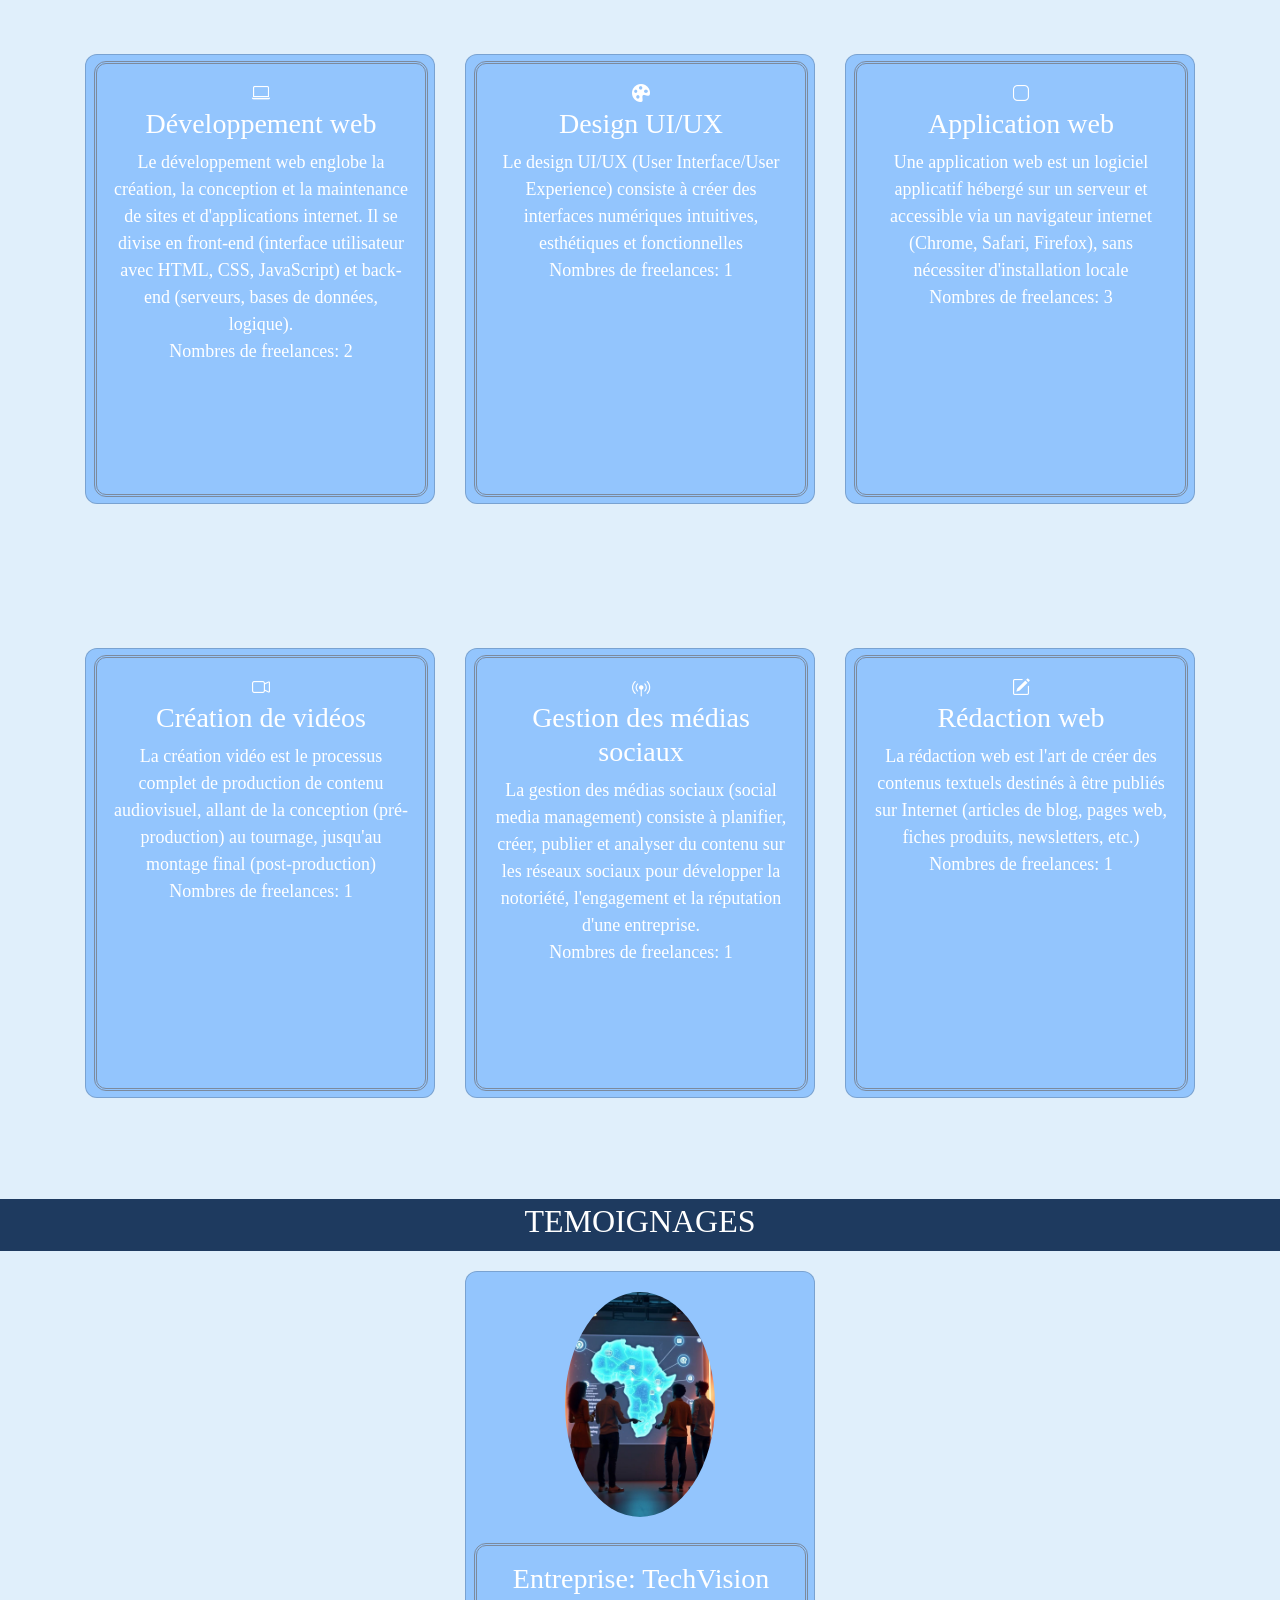
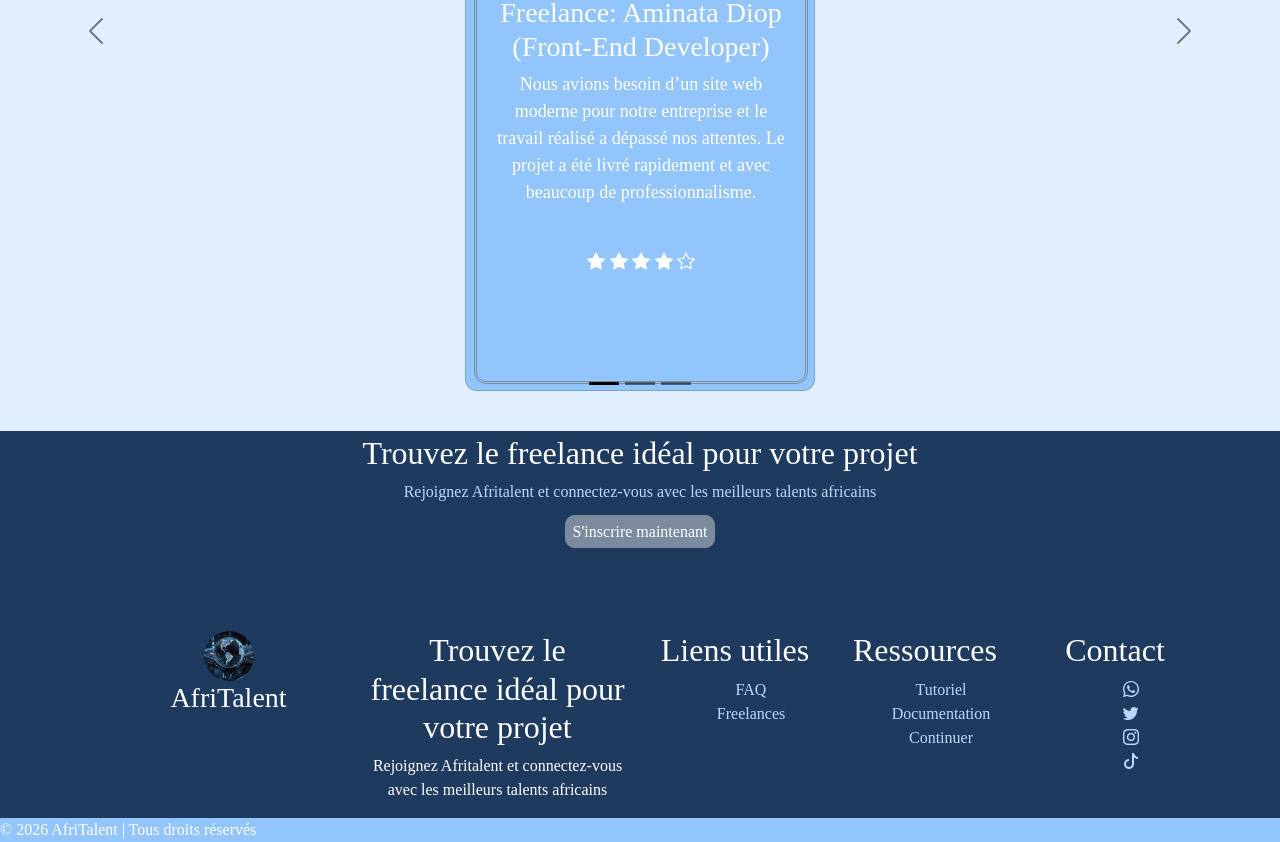
==== commit db89bb80: "Finalisation : corrections responsive, optimisation du code et commentaires" ====
--- a/index.html
+++ b/index.html
@@ -1,361 +1,383 @@
 <!DOCTYPE html>
 <html lang="fr">
-<head> 
-    <meta charset="UTF-8"> 
-    <meta name="viewport" content="width=device-width, initial-scale=1.0"> 
-    <title>AfriTalent — Accueil</title> 
-
-    <!-- Bootstrap 5 via CDN : feuille de style --> 
-    <link 
-href="https://cdn.jsdelivr.net/npm/bootstrap@5.3.0/dist/css/bootstrap.min.css" 
-rel="stylesheet"> 
-<!-- Bootstrap Icons - CSS -->
-<link rel="stylesheet" href="https://cdn.jsdelivr.net/npm/bootstrap-icons@1.11.3/font/bootstrap-icons.min.css">
-    <!-- Votre feuille de style personnelle --> 
-    <link rel="stylesheet" href="css/style.css">
+
+<head>
+  <meta charset="UTF-8">
+  <meta name="viewport" content="width=device-width, initial-scale=1.0">
+  <title>AfriTalent — Accueil</title>
+
+  <!-- Bootstrap 5 via CDN : feuille de style -->
+  <link href="https://cdn.jsdelivr.net/npm/bootstrap@5.3.0/dist/css/bootstrap.min.css" rel="stylesheet">
+  <!-- Bootstrap Icons - CSS -->
+  <link rel="stylesheet" href="https://cdn.jsdelivr.net/npm/bootstrap-icons@1.11.3/font/bootstrap-icons.min.css">
+  <!-- Votre feuille de style personnelle -->
+  <link rel="stylesheet" href="css/style.css">
 </head>
-<body> 
-   
-    <!-- Le contenu de la page sera ajoute ici -->
-     <!-- navigation bootstrap commune a toutes les pages -->
- <nav id="main-nav" class="navbar navbar-expand-lg navbar-dark bg-dark">
-     <div class="container-fluid">
-        <a class="navbar-brand">
-        <img src="Image/logo.jpeg" width="50px" height="50px" id="logo">
-            AfriTalent</a>
-         <!-- Bouton Toggle -->
-         <button id="theme-toggle" class="theme-btn" aria-label="Activer le mode sombre">
-            <i class="bi bi-sun-fill"></i>
-         </button>
-         <button class="navbar-toggler" type="button" 
-         data-bs-toggle="collapse" 
-         data-bs-target="#navmenu" 
-         aria-controls="navMenu" 
-         aria-expanded="false" 
-         aria-label="Toggle navigation">
-            <span class="navbar-toggler-icon"></span>
+
+<body>
+
+  <!-- Le contenu de la page sera ajoute ici -->
+  <!-- navigation bootstrap commune a toutes les pages -->
+  <nav id="main-nav" class="navbar navbar-expand-lg navbar-dark bg-dark">
+    <div class="container-fluid">
+      <a class="navbar-brand">
+        <img src="Image/logo.jpeg" alt="logos" class="logo">
+        AfriTalent</a>
+      <!-- Bouton Toggle -->
+      <button id="theme-toggle" class="theme-btn" aria-label="Activer le mode sombre">
+        <i class="bi bi-sun-fill"></i>
+      </button>
+      <button class="navbar-toggler" type="button" data-bs-toggle="collapse" data-bs-target="#navmenu"
+        aria-controls="navMenu" aria-expanded="false" aria-label="Toggle navigation">
+        <span class="navbar-toggler-icon"></span>
+      </button>
+      <div class="collapse navbar-collapse" id="navmenu">
+        <ul class="navbar-nav ms-auto">
+          <li class="nav-item">
+            <a class="nav-link active" href="index.html">Accueil</a>
+          </li>
+          <li class="nav-item">
+            <a class="nav-link" href="freelances.html">Freelance</a>
+          </li>
+          <li class="nav-item">
+            <a class="nav-link " href="tarifs.html">Tarifs</a>
+          </li>
+          <li class="nav-item">
+            <a class="nav-link" href="about.html">A propos</a>
+          </li>
+          <li class="nav-item">
+            <a class="nav-link " href="#témoignages">blog</a>
+          </li>
+          <li class="nav-item">
+            <a class="nav-link " href="contact.html">Contact</a>
+          </li>
+        </ul>
+
+      </div>
+    </div>
+  </nav>
+  <section id="hero">
+    <h1>Bienvenue sur AfriTalent</h1>
+    <h2>Là où les talents africains rencontrent les projets</h2>
+    <ul id="lien">
+      <li><a href="contact.html">Je suis freelance</a></li>
+      <li><a href="freelances.html">Je cherche un freelance</a></li>
+    </ul>
+    <div class="container text-center">
+      <div class="row">
+        <div class="col-12 col-md-6 col-lg-4 counter-container">
+          <i class="bi bi-people-fill"></i>
+          <h3 class="count" data-target="1500">0</h3>
+          <p> Freelances</p>
+        </div>
+        <div class="col-12 col-md-6 col-lg-4 counter-container">
+          <i class="bi bi-person-fill-check"></i>
+          <h3 class="count" data-target="800">0</h3>
+          <p>Clients</p>
+        </div>
+        <div class="col-12 col-md-6 col-lg-4 counter-container">
+          <i class="bi bi-bar-chart-fill"></i>
+          <h3 class="count" data-target="300">0</h3>
+          <p>Projets</p>
+        </div>
+      </div>
+    </div>
+  </section>
+  <section id="fonction">
+    <!-- comment ca marche -->
+    <div class="haut">
+      <h2>COMMENT ÇA MARCHE?</h2>
+    </div>
+    <!-- <h1 class="text-center mb-4">Bento Grid Layout</h1> -->
+    <!-- Large item -->
+    <div id="bento">
+      <div class="bento-item bento-tall " id="tall">
+        <i class="bi bi-search"></i>
+        <h3>1-Recherche sur le site</h3>
+        <p>L’entreprise ou le particulier utilise la barre de recherche ou les catégories
+          du site pour trouver des freelances selon leurs compétences (développement web, design, rédaction, etc.)</p>
+      </div>
+      <!-- Medium item -->
+      <div class="bento-item ">
+        <i class="bi bi-chat-dots"></i>
+        <h3>2-Consultation des profils</h3>
+        <p>
+          Le client visite les profils des freelances, regarde leurs compétences, leurs projets réalisés, leurs avis et
+          leurs tarifs.
+        </p>
+      </div>
+      <div class="bento-item ">
+        <i class="bi bi-person-fill-add"></i>
+        <h3>3-Prise de contact</h3>
+        <p>Le client envoie un message ou une demande de devis au freelance pour expliquer son projet et discuter des
+          détails.</p>
+      </div>
+      <div class="bento-item" id="long">
+        <i class="bi bi-check-circle"></i>
+        <h3>4-Validation de la mission</h3>
+        <p>Après accord sur le prix et le délai, le client confirme la mission sur la plateforme et le freelance
+          commence le travail.</p>
+      </div>
+    </div>
+  </section>
+  <section id="services">
+    <!-- categories de services -->
+    <div class="haut">
+      <h2> CATÉGORIES DE SERVICES</h2>
+    </div>
+    <div class="container">
+      <div class="row g-4">
+        <div class="col-12 col-md-6 col-lg-4">
+          <div class="card">
+            <div class="card-body">
+              <div><i class="bi bi-laptop"></i></div>
+              <h3>Développement web</h3>
+              <p>Le développement web englobe la création, la conception et la maintenance de sites et d'applications
+                internet.
+                Il se divise en front-end (interface utilisateur avec HTML, CSS, JavaScript) et back-end (serveurs,
+                bases de données, logique).
+                <br>
+                Nombres de freelances: 2
+              </p>
+            </div>
+          </div>
+        </div>
+        <div class="col-12 col-md-6 col-lg-4">
+          <div class="card">
+            <div class="card-body">
+              <div><i class="bi bi-palette-fill"></i></div>
+              <h3>Design UI/UX </h3>
+              <p>Le design UI/UX (User Interface/User Experience)
+                consiste à créer des interfaces numériques intuitives, esthétiques et fonctionnelles
+                <br>
+                Nombres de freelances: 1
+              </p>
+            </div>
+          </div>
+        </div>
+        <div class="col-12 col-md-6 col-lg-4">
+          <div class="card">
+            <div class="card-body">
+              <div><i class="bi bi-app"></i></div>
+              <h3>Application web</h3>
+              <p>Une application web est un logiciel applicatif hébergé sur un serveur
+                et accessible via un navigateur internet (Chrome, Safari, Firefox), sans nécessiter d'installation
+                locale
+                <br>
+                Nombres de freelances: 3
+              </p>
+            </div>
+          </div>
+        </div>
+        <div class="col-12 col-md-6 col-lg-4">
+          <div class="card">
+            <div class="card-body">
+              <div><i class="bi bi-camera-video"></i></div>
+              <h3>Création de vidéos</h3>
+              <p>La création vidéo est le processus complet de production de contenu audiovisuel,
+                allant de la conception (pré-production) au tournage, jusqu'au montage final (post-production)
+                <br>
+                Nombres de freelances: 1
+              </p>
+            </div>
+          </div>
+        </div>
+        <div class="col-12 col-md-6 col-lg-4">
+          <div class="card">
+            <div class="card-body">
+              <div><i class="bi bi-broadcast-pin"></i></div>
+              <h3>Gestion des médias sociaux</h3>
+              <p>
+                La gestion des médias sociaux (social media management) consiste à planifier, créer,
+                publier et analyser du contenu sur les réseaux sociaux pour développer la notoriété,
+                l'engagement et la réputation d'une entreprise.
+                <br>
+                Nombres de freelances: 1
+              </p>
+            </div>
+          </div>
+        </div>
+        <div class="col-12 col-md-6 col-lg-4">
+          <div class="card">
+            <div class="card-body">
+              <div><i class="bi bi-pencil-square"></i></div>
+              <h3>Rédaction web</h3>
+              <p>La rédaction web est l'art de créer des contenus textuels destinés
+                à être publiés sur Internet (articles de blog, pages web, fiches produits, newsletters, etc.)
+                <br>
+                Nombres de freelances: 1
+              </p>
+            </div>
+          </div>
+        </div>
+      </div>
+    </div>
+  </section>
+  <section id="tem">
+    <!-- témoignages -->
+    <div class="haut">
+      <h2>TEMOIGNAGES</h2>
+    </div>
+    <!-- bootstrap documentation temoignages presentés en Carroussel bootstrap -->
+    <div id="témoignages" class="carousel slide" data-bs-ride="carousel">
+      <div id="carouselExampleDark" class="carousel carousel-dark slide">
+        <div class="carousel-indicators">
+          <button type="button" data-bs-target="#carouselExampleDark" data-bs-slide-to="0" class="active"
+            aria-current="true" aria-label="Slide 1"></button>
+          <button type="button" data-bs-target="#carouselExampleDark" data-bs-slide-to="1"
+            aria-label="Slide 2"></button>
+          <button type="button" data-bs-target="#carouselExampleDark" data-bs-slide-to="2"
+            aria-label="Slide 3"></button>
+        </div>
+        <div class="carousel-inner">
+          <div class="carousel-item active" data-bs-interval="5000">
+            <div class="card">
+              <img src="Image/tem1.jpeg" alt="tem" class="card-img-top">
+              <div class="card-body">
+                <h3>Entreprise: TechVision
+                  <br>
+                  Freelance: Aminata Diop (Front-End Developer)
+                </h3>
+                <p>Nous avions besoin d’un site web moderne pour notre entreprise et
+                  le travail réalisé a dépassé nos attentes. Le projet a été livré rapidement et avec beaucoup de
+                  professionnalisme.</p>
+                <br>
+                <i class="bi bi-star-fill"></i>
+                <i class="bi bi-star-fill"></i>
+                <i class="bi bi-star-fill"></i>
+                <i class="bi bi-star-fill"></i>
+                <i class="bi bi-star"></i>
+              </div>
+            </div>
+          </div>
+          <div class="carousel-item" data-bs-interval="3000">
+            <div class="card">
+              <img src="Image/tem2.jpeg" alt="tem" class="card-img-top">
+              <div class="card-body">
+                <h3>Entreprise : Digital Market Group
+                  <br>
+                  Freelance : David Mensah (Full-Stack Developer)
+                </h3>
+                <p>La collaboration a été très fluide. Notre application web fonctionne
+                  parfaitement et nos clients sont très satisfaits.</p>
+                <br>
+                <i class="bi bi-star-fill"></i>
+                <i class="bi bi-star-fill"></i>
+                <i class="bi bi-star-fill"></i>
+                <i class="bi bi-star-fill"></i>
+                <i class="bi bi-star-fill"></i>
+              </div>
+            </div>
+          </div>
+          <div class="carousel-item" data-bs-interval="3000">
+            <div class="card">
+              <img src="Image/tem3.jpeg" alt="tem" class="card-img-top">
+              <div class="card-body">
+                <h3>Entreprise : GreenLife Startup
+                  <br>
+                  Freelance : Fatou Ndiaye (Community Manager)
+                </h3>
+                <p>Grâce à cette freelance, notre visibilité en ligne a beaucoup augmenté.
+                  Les réseaux sociaux de notre entreprise sont maintenant très actifs.</p>
+                <br>
+                <i class="bi bi-star-fill"></i>
+                <i class="bi bi-star-fill"></i>
+                <i class="bi bi-star-fill"></i>
+                <i class="bi bi-star-fill"></i>
+                <i class="bi bi-star-half"></i>
+              </div>
+            </div>
+          </div>
+        </div>
+        <button class="carousel-control-prev" type="button" data-bs-target="#carouselExampleDark" data-bs-slide="prev">
+          <span class="carousel-control-prev-icon" aria-hidden="true"></span>
+          <span class="visually-hidden">Previous</span>
         </button>
-    <div class="collapse navbar-collapse" id="navmenu">
-      <ul class="navbar-nav ms-auto">
-        <li class="nav-item">
-          <a class="nav-link active" href="index.html">Accueil</a>
-        </li>
-        <li class="nav-item">
-          <a class="nav-link" href="freelances.html">Freelance</a>
-        </li>
-        <li class="nav-item">
-          <a class="nav-link " href="tarifs.html">Tarifs</a>
-        </li>
-        <li class="nav-item">
-          <a class="nav-link" href="about.html">A propos</a>
-        </li>
-         <li class="nav-item">
-          <a class="nav-link " href="#témoignages">blog</a>
-        </li>
-        <li class="nav-item">
-          <a class="nav-link " href="contact.html">Contact</a>
-        </li>
-      </ul>
-       
-    </div>
-  </div>
-</nav>
-<section id="hero">
-    <h1>Bienvenue sur AfriTalent</h1>
-      <h3>Là où les talents africains rencontrent les projets</h3>
-      <ul id="lien">
-        <li><a href="contact.html">Je suis freelance</a></li>
-        <li><a href="freelances.html">Je cherche un freelance</a></li>
-      </ul>
-      <div class="container text-center">
-        <div class="row">
-           <div class="col-12 col-md-6 col-lg-4 counter-container">
-              <i class="bi bi-people-fill"></i>
-               <h3 class="count" data-target="1500">0</h3>
-              <p> Freelances</p>
-            </div>
-            <div class="col-12 col-md-6 col-lg-4 counter-container">
-              <i class="bi bi-person-fill-check"></i>
-               <h3 class="count" data-target="800">0</h3>
-              <p>Clients</p>
-           </div>
-            <div class="col-12 col-md-6 col-lg-4 counter-container">
-              <i class="bi bi-bar-chart-fill"></i>
-               <h3 class="count" data-target="300">0</h3>
-              <p>Projets</p>
-            </div>
-          </div>
-      </div>      
-</section> 
-    <section id="fonction">
-        <!-- comment ca marche -->
-         <div class="haut"><h2>COMMENT ÇA MARCHE?</h2></div>
-              <!-- <h1 class="text-center mb-4">Bento Grid Layout</h1> -->
-                  <!-- Large item -->
-                   <div id="bento">
-                      <div class="bento-item bento-tall " id="tall">
-                        <i class="bi bi-search"></i>
-                        <h3>1-Recherche sur le site</h3>
-                        <p>L’entreprise ou le particulier utilise la barre de recherche ou les catégories
-                          du site pour trouver des freelances selon leurs compétences (développement web, design, rédaction, etc.)</p>
-                      </div>
-                  <!-- Medium item -->
-                    <div class="bento-item ">
-                       <i class="bi bi-chat-dots"></i>
-                          <h3>2-Consultation des profils</h3>
-                          <p>
-                            Le client visite les profils des freelances, regarde leurs compétences, leurs projets réalisés, leurs avis et leurs tarifs.
-                          </p>
-                    </div>
-                    <div class="bento-item ">
-                     <i class="bi bi-person-fill-add"></i>
-                            <h3>3-Prise de contact</h3>
-                            <p>Le client envoie un message ou une demande de devis au freelance pour expliquer son projet et discuter des détails.</p>  
-                    </div>
-                    <div class="bento-item" id="long">
-                       <i class="bi bi-check-circle"></i>
-                            <h3>4-Validation de la mission</h3>
-                            <p>Après accord sur le prix et le délai, le client confirme la mission sur la plateforme et le freelance commence le travail.</p>
-                    </div>
-                </div>
-     </section>
-     <section id="services">
-        <!-- categories de services -->
-         <div class="haut"><h2> CATÉGORIES DE SERVICES</h2></div>
-         <div class="container">
-          <div class="row g-4">
-            <div class="col-12 col-md-6 col-lg-4">
-              <div class="card">
-                <div class="card-body">
-                  <div><i class="bi bi-laptop"></i></div>
-                  <h3>Développement web</h3>
-                  <p>Le développement web englobe la création, la conception et la maintenance de sites et d'applications internet. 
-                  Il se divise en front-end (interface utilisateur avec HTML, CSS, JavaScript) et back-end (serveurs, bases de données, logique).
-                  <br>
-                  Nombres de freelances: 2
-                  </p>
-                </div>
-              </div>
-            </div>
-         <div class="col-12 col-md-6 col-lg-4">
-            <div class="card">
-              <div class="card-body">
-                <div><i class="bi bi-palette-fill"></i></div>
-                <h3>Design UI/UX </h3>
-                <p>Le design UI/UX (User Interface/User Experience) 
-                  consiste à créer des interfaces numériques intuitives, esthétiques et fonctionnelles
-                  <br>
-                  Nombres de freelances: 1
-                </p>
-              </div>
-            </div>
-          </div>
-        <div class="col-12 col-md-6 col-lg-4">
-          <div class="card">
-            <div class="card-body">
-               <div><i class="bi bi-app"></i></div>
-                <h3>Application web</h3>
-                <p>Une application web est un logiciel applicatif hébergé sur un serveur 
-                  et accessible via un navigateur internet (Chrome, Safari, Firefox), sans nécessiter d'installation locale
-                  <br>
-                  Nombres de freelances: 3
-                </p>
-              </div>
-            </div>
-          </div>
-            <div class="col-12 col-md-6 col-lg-4">
-              <div class="card">
-                <div class="card-body">
-                  <div><i class="bi bi-camera-video"></i></div>
-                    <h3>Création de vidéos</h3>
-                    <p>La création vidéo est le processus complet de production de contenu audiovisuel, 
-                      allant de la conception (pré-production) au tournage, jusqu'au montage final (post-production)
-                      <br>
-                      Nombres de freelances: 1
-                    </p>
-                  </div>
-                </div>
-              </div>
-            <div class="col-12 col-md-6 col-lg-4">
-              <div class="card">
-                <div class="card-body">
-                  <div><i class="bi bi-broadcast-pin"></i></div>
-                  <h3>Gestion des médias sociaux</h3>
-                  <p>
-                    La gestion des médias sociaux (social media management) consiste à planifier, créer, 
-                    publier et analyser du contenu sur les réseaux sociaux pour développer la notoriété, 
-                    l'engagement et la réputation d'une entreprise.
-                    <br>
-                    Nombres de freelances: 1
-                  </p>
-                </div>
-              </div>
-            </div>
-            <div class="col-12 col-md-6 col-lg-4">
-              <div class="card">
-                <div class="card-body">
-                  <div><i class="bi bi-pencil-square"></i></div>
-                  <h3>Rédaction web</h3>
-                  <p>La rédaction web est l'art de créer des contenus textuels destinés
-                    à être publiés sur Internet (articles de blog, pages web, fiches produits, newsletters, etc.)
-                  <br>
-                  Nombres de freelances: 1
-                  </p>
-                </div>
-              </div>
-            </div>
-            </div>
-          </div>
-     </section>
-     <section id="tem">
-        <!-- témoignages -->
-        <div  class="haut"> <h2>TEMOIGNAGES</h2> </div>
-         <!-- bootstrap documentation temoignages presentés en Carroussel bootstrap -->
-        <div id="témoignages"  class="carousel slide" data-bs-ride="carousel">
-        <div id="carouselExampleDark" class="carousel carousel-dark slide">
-          <div class="carousel-indicators">
-            <button type="button" data-bs-target="#carouselExampleDark" data-bs-slide-to="0" class="active" aria-current="true" aria-label="Slide 1"></button>
-            <button type="button" data-bs-target="#carouselExampleDark" data-bs-slide-to="1" aria-label="Slide 2"></button>
-            <button type="button" data-bs-target="#carouselExampleDark" data-bs-slide-to="2" aria-label="Slide 3"></button>
-          </div>
-          <div class="carousel-inner">
-            <div class="carousel-item active" data-bs-interval="5000">
-                <div class="card">
-                    <img src="Image/tem1.jpeg" alt="" class="card-img-top">
-                    <div class="card-body">
-                      <h3>Entreprise: TechVision
-                      <br>
-                      Freelance: Aminata Diop (Front-End Developer)
-                  </h3>
-                    <p>Nous avions besoin d’un site web moderne pour notre entreprise et
-                      le travail réalisé a dépassé nos attentes. Le projet a été livré rapidement et avec beaucoup de professionnalisme.</p>
-                      <br>
-                      <i class="bi bi-star-fill"></i>
-                      <i class="bi bi-star-fill"></i>
-                      <i class="bi bi-star-fill"></i>
-                      <i class="bi bi-star-fill"></i> 
-                      <i class="bi bi-star"></i>
-                    </div>
-                  </div>
-            </div>
-            <div class="carousel-item" data-bs-interval="3000">
-                <div class="card">
-                    <img src="Image/tem2.jpeg" alt="" class="card-img-top">
-                    <div class="card-body">
-                      <h3>Entreprise : Digital Market Group
-                      <br>
-                      Freelance : David Mensah (Full-Stack Developer)
-                    </h3>
-                    <p>La collaboration a été très fluide. Notre application web fonctionne
-                                parfaitement et nos clients sont très satisfaits.</p>
-                    <br>
-                      <i class="bi bi-star-fill"></i>
-                      <i class="bi bi-star-fill"></i>
-                      <i class="bi bi-star-fill"></i>
-                      <i class="bi bi-star-fill"></i> 
-                      <i class="bi bi-star-fill"></i>
-                    </div>
-                  </div>
-            </div>
-            <div class="carousel-item" data-bs-interval="3000">
-                  <div class="card">
-                    <img src="Image/tem3.jpeg" alt="" class="card-img-top">
-                    <div class="card-body">
-                      <h3>Entreprise : GreenLife Startup
-                      <br>
-                      Freelance : Fatou Ndiaye (Community Manager)
-                    </h3>
-                    <p>Grâce à cette freelance, notre visibilité en ligne a beaucoup augmenté.
-                    Les réseaux sociaux de notre entreprise sont maintenant très actifs.</p>
-                    <br>
-                      <i class="bi bi-star-fill"></i>
-                      <i class="bi bi-star-fill"></i>
-                      <i class="bi bi-star-fill"></i>
-                      <i class="bi bi-star-fill"></i> 
-                      <i class="bi bi-star-half"></i>
-                    </div>
-                  </div>
-            </div>
-          </div>
-          <button class="carousel-control-prev" type="button" data-bs-target="#carouselExampleDark" data-bs-slide="prev">
-            <span class="carousel-control-prev-icon" aria-hidden="true"></span>
-            <span class="visually-hidden">Previous</span>
-          </button>
-          <button class="carousel-control-next" type="button" data-bs-target="#carouselExampleDark" data-bs-slide="next">
-            <span class="carousel-control-next-icon" aria-hidden="true"></span>
-            <span class="visually-hidden">Next</span>
-          </button>
-        </div>
-        </div>
-     </section>
-     <section id="cta">
-        <!-- appel a l'action : cta -->
-         <div>
+        <button class="carousel-control-next" type="button" data-bs-target="#carouselExampleDark" data-bs-slide="next">
+          <span class="carousel-control-next-icon" aria-hidden="true"></span>
+          <span class="visually-hidden">Next</span>
+        </button>
+      </div>
+    </div>
+  </section>
+  <section id="cta">
+    <!-- appel a l'action : cta -->
+    <div>
+      <h2>Trouvez le freelance idéal pour votre projet</h2>
+      <p>Rejoignez Afritalent et connectez-vous avec les meilleurs talents africains</p>
+      <a href="contact.html">S'inscrire maintenant</a>
+    </div>
+  </section>
+  <footer>
+    <div class="container text-center">
+      <div class="row g-4">
+        <div class="col-12 col-md-6 col-lg-3">
+          <ul id="lo">
+            <li>
+              <img src="Image/logo.jpeg" class="logo" alt="logo">
+            </li>
+            <li>
+              <h3>AfriTalent</h3>
+            </li>
+          </ul>
+        </div>
+        <div class="col-12 col-md-6 col-lg-3">
           <h2>Trouvez le freelance idéal pour votre projet</h2>
-          <p>Rejoignez Afritalent et connectez-vous avec les meilleurs talents africains</p>
-          <a href="contact.html">S'inscrire maintenant</a>
-         </div>
-     </section>
-     <footer>
-      <!-- colonne de bootstrap issu de la documentation -->
-      <div class="container text-center">
-        <div class="row ">
-          <div class="col">
-             <ul id="lo">
-              <li><img src="Image/logo.jpeg"width="90px" height="90px" id="logo" alt=""></li>
-             <li><h3>AfriTalent</h3></li>
-             </ul>
-          </div>
-         <div class="col"> 
-          <h2>Trouvez le freelance idéal pour votre projet</h2>
-          <p>Rejoignez Afritalent et connectez-vous avec les meilleurs talents africains</p>                 <!-- 1:Afritalent + description courte -->  
-          </div>
-          <div class="col"> 
-            <h2>Liens utiles</h2>                 <!-- 2:  Liens utiles  -->
-            <ul>
-              <li><a href="tarifs.html">FAQ</a></li>
-              <li><a href="freelances.html">Freelances</a></li>
-            </ul>
-          </div>
-          <div class="col">                  <!--3:  Ressources  -->  
-            <h2>Ressources</h2>
-            <ul>
-              <li><a href="https://www.youtube.com">Tutoriel</a></li>
-              <li><a href="https://www.google.com">Documentation</a></li>
-              <li><a href="contact.html">Continuer</a></li>
-            </ul>
-          </div>
-          <div class="col"> 
-            <h2>Contact</h2>                  <!-- 4:  Contact  -->
-           <ul>                    <!--  logo des app via bootstrap -->
-              <li><a href="https://wa.me/221710073201"target="_blank">
+          <p>
+            Rejoignez Afritalent et connectez-vous avec les meilleurs talents africains
+          </p>
+        </div>
+        <div class="col-12 col-md-6 col-lg-2">
+          <h2>Liens utiles</h2>
+          <ul>
+            <li><a href="tarifs.html">FAQ</a></li>
+            <li><a href="freelances.html">Freelances</a></li>
+          </ul>
+        </div>
+        <div class="col-12 col-md-6 col-lg-2">
+          <h2>Ressources</h2>
+          <ul>
+            <li><a href="https://www.youtube.com">Tutoriel</a></li>
+            <li><a href="https://www.google.com">Documentation</a></li>
+            <li><a href="contact.html">Continuer</a></li>
+          </ul>
+        </div>
+        <div class="col-12 col-md-6 col-lg-2">
+          <h2>Contact</h2>
+          <ul>
+            <li>
+              <a href="https://wa.me/221710073201" target="_blank">
                 <i class="bi bi-whatsapp"></i>
-              </a></li>                      
-              <li><a href="https://www.twitter.com"target="_blank">
+              </a>
+            </li>
+            <li>
+              <a href="https://www.twitter.com" target="_blank">
                 <i class="bi bi-twitter"></i>
-              </a></li>
-              <li><a href="https://www.instagram.com/maureen.linaelle"target="_blank">
+              </a>
+            </li>
+            <li>
+              <a href="https://www.instagram.com/maureen.linaelle" target="_blank">
                 <i class="bi bi-instagram"></i>
-              </a></li>
-              <li><a href="https://www.tiktok.com/@maureen_linaelle"target="_blank">
+              </a>
+            </li>
+            <li>
+              <a href="https://www.tiktok.com/@maureen_linaelle" target="_blank">
                 <i class="bi bi-tiktok"></i>
-              </a></li>
-            </ul> 
-          </div>
-        </div>
-      </div>
-      <div id="copyright">
-      </div>
-     </footer>
-   <!-- bouton back to top -->
-    <button id="back-to-top">
-      <a href="#hero"><i class="bi bi-arrow-up"></i></a>
-     </button>
-<!-- Bootstrap 5 via CDN : script JavaScript --> 
-    <script 
-src="https://cdn.jsdelivr.net/npm/bootstrap@5.3.0/dist/js/bootstrap.bundle.min.js"
-></script> 
-    <!-- Votre script JavaScript --> 
-    <script src="js/main.js"></script>
-</body> 
-</html>
+              </a>
+            </li>
+          </ul>
+        </div>
+      </div>
+    </div>
+    <div id="copyright">
+    </div>
+  </footer>
+  <!-- bouton back to top -->
+  <a href="#hero" id="back-to-top"><i class="bi bi-arrow-up"></i></a>
+  <!-- Bootstrap 5 via CDN : script JavaScript -->
+  <script src="https://cdn.jsdelivr.net/npm/bootstrap@5.3.0/dist/js/bootstrap.bundle.min.js"></script>
+  <!-- Votre script JavaScript -->
+  <script src="js/main.js"></script>
+</body>
+
+</html>
--- a/css/style.css
+++ b/css/style.css
@@ -1,20 +1,22 @@
-*{
+* {
     margin: 0;
     padding: 0;
 }
+
 /* :root est un selecteur spéciale qui represente l'element racine de la page html(<html>) */
-:root{
+:root {
     /* palette de couleur */
-    --primary-color: #bbd8fe ;
+    --primary-color: #bbd8fe;
     --second-color: rgb(30, 58, 95);
     --third-color: rgb(124, 138, 157);
-    --fourth-color:#93C5FD;
-    --bg-color:  rgb(224, 239, 251);
+    --fourth-color: #93C5FD;
+    --bg-color: rgb(224, 239, 251);
     /* police */
     --font-size: 16px;
     --font-title: roboto slab;
     --font-text: playfair display;
 }
+
 /* Variables pour le mode sombre (Dark Mode) */
 body.dark-mode {
     --bg-color: rgb(124, 138, 157);
@@ -22,102 +24,135 @@
     --fourth-color: rgb(30, 58, 95);
     color: white;
 }
+
 /* couleur d'arrière plan */
-body{
-    background:var(--bg-color);
+body {
+    padding-top: 80px;
+    background: var(--bg-color);
     transition: background-color 0.3s ease, color 0.3s ease;
 }
+
 /* style du logo */
-#logo{
+.logo {
     border-radius: 50%;
     object-fit: cover;
-}
+    width: 50px;
+    height: 50px;
+}
+
 /* modification de la navbar */
-.navbar{
+.navbar {
     position: fixed;
-    z-index: 1000; /*la navbar est au dessus*/
+    z-index: 1000;
+    /*la navbar est au dessus*/
     top: 0;
     left: 0;
     width: 100%;
 }
+
 /* Styles appliqués au scroll */
 .navbar.scrolled {
-    padding: 10px 0; /* Effet shrink (réduction de la hauteur) */
-}
-.bg-dark.scrolled{
-    --bs-dark-rgb: 30, 58, 95; 
-}
+    padding: 10px 0;
+    /* Effet shrink (réduction de la hauteur) */
+}
+
+.bg-dark.scrolled {
+    --bs-dark-rgb: 30, 58, 95;
+}
+
 .navbar.scrolled .nav-link {
     color: white;
 }
+
 .navbar.scrolled .navbar-brand {
     color: white;
 }
-.navbar.scrolled #theme-toggle{
+
+.navbar.scrolled #theme-toggle {
     border: solid white;
-    i{
-         color: white;
-    }  
-}
-.navbar.scrolled .nav-link.active{
+
+    i {
+        color: white;
+    }
+}
+
+.navbar.scrolled .nav-link.active {
     color: var(--primary-color);
-    border-bottom: solid 2px var(--primary-color)  ;/*le trait en bas*/
-}
+    border-bottom: solid 2px var(--primary-color);
+    /*le trait en bas*/
+}
+
 .bg-dark {
-   --bs-dark-rgb:224, 239, 251;
-}
-body.dark-mode .bg-dark{
+    --bs-dark-rgb: 224, 239, 251;
+}
+
+body.dark-mode .bg-dark {
     --bs-dark-rgb: 124, 138, 157;
-} 
-.navbar-brand{
+}
+
+body.dark-mode .bg-dark.scrolled {
+    --bs-dark-rgb: 30, 58, 95;
+}
+
+.navbar-brand {
     color: var(--second-color);
     font-family: var(--font-text);
-   
-}
-.navbar-nav{
-    .nav-link{
-        color: var(--second-color); 
-        font-family: var(--font-text); 
-    }
-    .nav-link.active{
+
+}
+
+.navbar-nav {
+    .nav-link {
+        color: var(--second-color);
+        font-family: var(--font-text);
+    }
+
+    .nav-link.active {
         color: white;
-        border-bottom: solid 2px  white;/*le trait en bas*/
-    }
-}
+        border-bottom: solid 2px white;
+        /*le trait en bas*/
+    }
+}
+
 .navbar-toggler-icon {
-    background-image: none;       /*sert a supprimer l'image des 3 traits*/
-}
+    background-image: none;
+    /*sert a supprimer l'image des 3 traits*/
+}
+
 .navbar-toggler {
     border-color: var(--second-color);
     width: 45px;
     height: 5.5vh;
     padding: 4px;
 }
+
 .navbar-toggler::before {
     content: "☰";
     font-size: 28px;
     color: var(--second-color);
 }
-.navbar.scrolled .navbar-toggler::before{
-    color: white;
-} 
-#theme-toggle{
+
+.navbar.scrolled .navbar-toggler::before {
+    color: white;
+}
+
+#theme-toggle {
     border-radius: 10px;
     background: var(--bs-dark-rgb);
     height: 5vh;
     width: 35px;
     margin-left: 915px;
     border: solid var(--second-color);
-    i{
+
+    i {
         color: var(--second-color);
         font-size: 20px;
     }
 }
-#hero { 
-    margin-top: 75px;
+
+#hero {
     height: 100vh;
     align-items: center;
-    background: linear-gradient(to bottom, rgba(0, 0, 0, 0.545)),url("../Image/acceuil.jpeg");
+    background: linear-gradient(to bottom, rgba(0, 0, 0, 0.545)), url("../Image/acceuil.jpeg");
     width: 100%;
     background-size: cover;
     background-repeat: no-repeat;
@@ -127,47 +162,55 @@
     text-align: center;
     font-family: var(--font-title);
     font-size: 50px;
-    h1{
+
+    h1 {
         font-size: 60px;
         font-family: var(--font-title);
         margin-bottom: 20px;
     }
-    h3{
+
+    h3 {
         margin-top: 40px;
         font-family: var(--font-text);
         font-size: 40px;
     }
-    #lien{
+
+    #lien {
         margin: 60px auto;
         list-style: none;
         display: flex;
         justify-content: center;
     }
-    a{
+
+    a {
         background: var(--third-color);
         color: white;
         text-decoration: none;
         border-radius: 10px;
         font-family: var(--font-text);
-        font-size:35px;
+        font-size: 35px;
         margin-right: 30px;
-        padding: 5px;  
-    } 
-    a:hover{
-           box-shadow:0 4px 6px white;
-    }
-    ul{
+        padding: 5px;
+    }
+
+    a:hover {
+        box-shadow: 0 4px 6px white;
+    }
+
+    ul {
         list-style: none;
         display: flex;
         margin-top: 100px;
-   }
-    .container{
+    }
+
+    .container {
         font-size: 30px;
         margin-top: 130px;
-    }  
-}
+    }
+}
+
 /* en tete commune a toute les pages */
-.haut{
+.haut {
     border: solid var(--second-color);
     background: var(--second-color);
     color: white;
@@ -175,24 +218,28 @@
     text-align: center;
     /* margin-top: 20px; */
 }
+
 /* bouton cta */
-#cta{
+#cta {
     border: solid var(--second-color);
     background: var(--second-color);
     color: var(--primary-color);
     text-align: center;
     height: 20vh;
-   
-}
-#cta h2{
+
+}
+
+#cta h2 {
     font-family: var(--font-title);
     color: white;
 }
-#cta p{
+
+#cta p {
     font-family: var(--font-text);
     font-size: var(--font-size);
 }
-#cta div a{
+
+#cta div a {
     border: solid var(--third-color);
     background: var(--third-color);
     color: white;
@@ -201,183 +248,335 @@
     font-family: var(--font-text);
     padding: 5px;
 }
-#cta div a:hover{
-        box-shadow:0 4px 6px white;
-}
+
+#cta div a:hover {
+    box-shadow: 0 4px 6px white;
+}
+
 /* BAS DE PAGE */
-footer{
+footer {
     /* height: 28vh; */
     background: var(--second-color);
     color: white;
     margin-top: 20px;
     font-family: var(--font-title);
-    ul{
-    list-style: none;
-    }
-}
-#lo{
+
+    ul {
+        list-style: none;
+    }
+}
+
+#lo {
     border-radius: 50%;
 }
-footer ul{
-     a{
+
+footer ul {
+    a {
         text-decoration: none;
         color: var(--primary-color);
     }
-    a:hover{
-        color: white;       
-    }
-}
-#copyright{
+
+    a:hover {
+        color: white;
+    }
+}
+
+#copyright {
     height: 5%;
     background: var(--fourth-color);
 }
+
 /* freelances */
-#freelance{
+/* barre de filtrage */
+#barre {
+    ul {
+        display: flex;
+
+        li {
+            width: fit-content;
+            list-style: none;
+            margin: 20px;
+            transition: transform 0.3s ease;
+
+            button {
+                border-radius: 10px;
+                border: solid var(--second-color);
+                color: white;
+                padding: 8px;
+                background: var(--fourth-color);
+            }
+        }
+
+        li:hover {
+            transform: scale(1.05);
+            border-radius: 10px;
+            box-shadow: 2px 4px 4px var(--second-color);
+        }
+    }
+}
+
+.actif {
+    transform: scale(1.20);
+    box-shadow: 4px 6px 4px var(--second-color);
+}
+
+#freelance {
     margin-top: 30px;
-    .card{
+
+    .card {
         opacity: 0;
         transform: translateY(40px);
         transition: opacity 0.6s ease, transform 0.6s ease;
-        transition-delay: calc(var(--i) * 0.1s); /* délai décalé grâce à --i */
-    }
+        transition-delay: calc(var(--i) * 0.1s);
+        /* délai décalé grâce à --i */
+    }
+
     /* État visible */
     .card.carte-visible {
         opacity: 1;
         transform: translateY(0);
     }
-}
+
+    .card.masque {
+        opacity: 0;
+        transform: scale(0.95);
+        pointer-events: none;
+        /* Empêche les clics sur les cartes masquées */
+        display: none;
+    }
+}
+
 /* les cartes */
- .card{
+.card {
     background: var(--fourth-color);
     text-align: center;
-    width:  350px  ;
-    height: 87vh; 
+    width: 350px;
+    height: 92vh;
     margin: 60px auto;
     border-radius: 12px;
     position: relative;
-    z-index: 1; /*  pour que la navbar soit au dessus*/
-    transition: transform 0.3s ease;    /* rend le mouvement plus fuid avec le transform scale */
-    cursor: pointer;    
-    img{
-        margin: 20px auto ;
+    z-index: 1;
+    /*  pour que la navbar soit au dessus*/
+    transition: transform 0.3s ease;
+    /* rend le mouvement plus fuid avec le transform scale */
+    cursor: pointer;
+
+    img {
+        margin: 20px auto;
         width: 150px;
         height: 25vh;
         border-radius: 50%;
-        object-fit: cover;  /*evite que l'image soit déformée */
-    }
-        .card-body{
-                border-radius: 12px;
-                margin-top: 6px;
-                background-color: var(--fourth-color);
-                border: double var(--third-color);
-                color: white;
-                font-family: var(--font-text);
-                font-size: 18px;
-                margin-right: 6px;
-                margin-left: 8px;
-                margin-bottom: 6px;
-               
-                a{
-                    margin-top: auto;
-                    text-decoration: none;
-                    color: black;
-                    font-family: var(--font-text);
-                }
-                .btn{
-                    border: solid var(--third-color);
-                    background-color: var(--third-color);
-                    color: white;
-                    font-family: var(--font-text);
-                    transition: transform 0.3s ease;     /*rend le mouvement plus fuid avec le transform scale*/
-                }
-                .btn:hover{
-                    color: white;
-                    transform: scale(1.05); /* Agrandir un element au toucher*/
-                }
-                 }
-  }
-.card:hover{ 
-    transform: scale(1.03); /*Agrandir un element au toucher*/   
- }
+        object-fit: cover;
+        /*evite que l'image soit déformée */
+    }
+
+    .card-body {
+        border-radius: 12px;
+        margin-top: 6px;
+        background-color: var(--fourth-color);
+        border: double var(--third-color);
+        color: white;
+        font-family: var(--font-text);
+        font-size: 18px;
+        margin-right: 6px;
+        margin-left: 8px;
+        margin-bottom: 6px;
+
+        a {
+            margin-top: auto;
+            text-decoration: none;
+            color: black;
+            font-family: var(--font-text);
+        }
+
+        .btn {
+            border: solid var(--third-color);
+            background-color: var(--third-color);
+            color: white;
+            font-family: var(--font-text);
+            transition: transform 0.3s ease;
+            /*rend le mouvement plus fuid avec le transform scale*/
+        }
+
+        .btn:hover {
+            color: white;
+            transform: scale(1.05);
+            /* Agrandir un element au toucher*/
+        }
+    }
+}
+
+/* liens des cartes */
+.offcanvas {
+    background: var(--fourth-color);
+    text-align: center;
+
+    .offcanvas-header {
+        color: white;
+        font-family: var(--font-title);
+
+        img {
+            margin: 20px auto;
+            width: 250px;
+            height: 25vh;
+            border-radius: 50%;
+            object-fit: cover;
+        }
+
+        ul {
+            list-style: none;
+        }
+    }
+
+    .offcanvas-body {
+        border-radius: 12px;
+        margin-top: 6px;
+        background-color: var(--fourth-color);
+        color: white;
+        font-family: var(--font-text);
+        font-size: 20px;
+
+        a {
+            margin-top: auto;
+            text-decoration: none;
+            color: black;
+            font-family: var(--font-text);
+        }
+    }
+}
+
+.card:hover {
+    transform: scale(1.03);
+    /*Agrandir un element au toucher*/
+}
+
 /* page contact */
 /* style du formulaire */
-.glass{
-    margin-top: 70px;
-    display: grid;   /*sert à créer des mises en page en lignes et colonnes*/
-    grid-template-columns: 1.2fr 0.8fr;  /*cree deux colonnes de taille différentes*/
+.glass {
+    display: grid;
+    /*sert à créer des mises en page en lignes et colonnes*/
+    grid-template-columns: 1fr 0.8fr;
+    /*cree deux colonnes de taille différentes*/
     padding: 80px;
-    gap: 60px;  /*espace vertical */
+    gap: 60px;
+    /*espace vertical */
     align-items: center;
-    background: linear-gradient(to bottom, rgba(0, 0, 0, 0.5)),url('../Image/form.jpeg');
-}
-.form{
-    .container{
+    background: linear-gradient(to bottom, rgba(0, 0, 0, 0.5)), url('../Image/form.jpeg');
+
+    .container {
         backdrop-filter: blur(30px);
         border-radius: 15px;
-        h3{
+
+        h3 {
             color: var(--primary-color);
             font-family: var(--font-text);
-            margin-bottom: 70px;
             text-align: center;
-            font-size: 40px;
-        }
-        form{
-            width: 500px;
-            display: block;  /*prandre toute la largeur dispo*/
-            margin: 20px auto ;
-            div{
-                text-align: center;
-                display: flex;
-                justify-content: space-between; 
-                margin-bottom:20px;
-                color: var(--primary-color);
-                font-family: var(--font-text);
-                font-size: 22px;
-                input, select, textarea{
-                    width: 12em;
-                    height: 5vh;
-                    border: none;
-                    border-radius: 10px;
-                    transition: transform 0.3s ease;     /*rend le mouvement plus fuid avec le transform scale*/
-                }
-                input:hover, select:hover, textarea:hover{
-                    transform: scale(1.1); /* Agrandir un element au toucher*/
-                    box-shadow: 2px 4px 4px 2px var(--primary-color);
-                }
-                button{
-                    font-family: var(--font-text);
-                    font-weight: bold; /*texte en gras*/
-                    font-size: 22px;
-                    width: 6em;
-                    height: 5vh;
-                    border-radius: 10px;
-                    display: block;
-                    margin: 20px auto;
-                    cursor: pointer;
-                    color: white;
-                    background: var(--third-color);
-                    transition: transform 0.3s ease;     /*rend le mouvement plus fuid avec le transform scale*/
-                }
-                button:hover{
-                    transform: scale(1.05); /* Agrandir un element au toucher*/
-                    box-shadow: 2px 4px 6px white;
-                }
-            }    
-        }
-
-    }
-}
+            font-size: 30px;
+        }
+
+        #formulaire {
+            max-width: 480px;
+            margin: 0 auto;
+            padding: 1.5rem;
+            display: flex;
+            flex-wrap: wrap;
+            gap: 14px;
+        }
+
+        #formulaire>div {
+            display: flex;
+            flex-direction: column;
+        }
+
+        /* deux par ligne */
+        #formulaire>div {
+            flex: 1 1 calc(50% - 7px);
+        }
+
+        /* Sujet, Message et bouton en pleine largeur */
+        #formulaire>div:has(#sujet),
+        #formulaire>div:has(#message),
+        #formulaire>div:has(button) {
+            flex: 1 1 100%;
+        }
+
+        label {
+            color: var(--primary-color);
+            font-size: 20px;
+            margin-bottom: 4px;
+            font-family: var(--font-text);
+        }
+
+        input,
+        select,
+        textarea {
+            width: 100%;
+            padding: 8px;
+            border-radius: 8px;
+            border: solid var(--primary-color);
+            font-size: 23px;
+            box-sizing: border-box;
+            font-family: var(--font-text);
+        }
+
+        textarea {
+            resize: vertical;
+            /* augmantation verticale*/
+            min-height: 100px;
+        }
+
+        input:focus,
+        select:focus,
+        textarea:focus {
+            outline: none;
+            /* permet de voir un champ quand il est selectionne */
+            box-shadow: 2px 4px 6px var(--primary-color);
+        }
+
+        button {
+            width: 100%;
+            background: var(--third-color);
+            color: white;
+            border: none;
+            padding: 10px;
+            border-radius: 8px;
+            font-size: 20px;
+            cursor: pointer;
+            font-family: var(--font-text);
+        }
+
+        button:hover {
+            box-shadow: 2px 4px 6px white;
+        }
+    }
+}
+
+/* Le span affiche le message d'erreur */
+.invalid .error {
+    color: rgb(249, 81, 81);
+    font-size: 22px;
+    margin-top: 5px;
+    grid-column: 2;
+}
+
+.invalid input,
+.invalid textarea {
+    box-shadow: 2px 4px 6px rgb(249, 81, 81);
+}
+
 /*  style du mail et du numero */
-#con{
+#con {
     width: 500px;
     height: 100vh;
     text-align: center;
-     li{
+
+    li {
         list-style: none;
         margin-top: 50px;
         font-size: 30px;
     }
-    h3{
+
+    h3 {
         color: var(--primary-color);
         font-family: var(--font-text);
         margin-top: 40px;
@@ -385,7 +584,8 @@
         font-size: 35px;
     }
 }
-#contact a{
+
+#contact a {
     text-decoration: none;
     font-family: var(--font-text);
     border: solid var(--third-color);
@@ -398,31 +598,37 @@
     color: white;
     margin-bottom: 25px;
 }
-#contact a:hover{
+
+#contact a:hover {
     box-shadow: 0 4px 6px white;
 }
-iframe{
+
+iframe {
     margin-top: 120px;
     width: 100%;
     border-radius: 10px;
-}
+    height: 40vh;
+}
+
 /* about pour l'histoire */
-#story{
+#story {
+    height: 70vh;
     font-size: 25px;
-    margin-top: 20px;
     font-family: var(--font-text);
-    overflow: hidden;
-    img{
-        object-fit: cover;
-    }
-    li{
+    text-align: center;
+    color: white;
+    background: linear-gradient(to bottom, rgba(0, 0, 0, 0.655)), url("../Image/story.jpeg");
+
+    #sto {
+        margin-top: 40px;
+    }
+
+    li {
         list-style: none;
     }
 
-    .haut{
-        margin-top: 52px;
-    }
-}
+}
+
 #sto {
     font-family: var(--font-text);
     font-size: 20px;
@@ -430,29 +636,31 @@
     margin-left: 10px;
     display: flex;
 }
-.col .im{
+
+.col .im {
     object-fit: cover;
     height: 20vh;
 }
-#presentation{
+
+#presentation {
     margin-left: 40px;
 }
-#presentation .card{
+
+#presentation .card {
     /* width: 275px; */
     margin-left: 10px;
     /* height: 78vh; */
     margin-bottom: 10px;
-    .card-body{
+
+    .card-body {
         /* width:250px; */
         margin: 4px auto;
     }
 }
+
 /* Tarifs */
 /* modification des plans */
-#tarif{
-    margin-top: 70px;
-}
-#plan .col{
+#plan .col {
     border: solid var(--third-color);
     background-color: var(--fourth-color);
     color: white;
@@ -462,13 +670,17 @@
     margin-left: 30px;
     border-radius: 40px;
     margin-bottom: 20px;
-    transition: transform 0.3s ease;     /*rend le mouvement plus fuid avec le transform scale*/
-}
-#plan #pro{
+    transition: transform 0.3s ease;
+    /*rend le mouvement plus fuid avec le transform scale*/
+}
+
+#plan #pro {
     margin-top: 40px;
     transform: scale(1.05);
-    transition: transform 0.3s ease;     /*rend le mouvement plus fuid avec le transform scale*/ 
-    div{
+    transition: transform 0.3s ease;
+
+    /*rend le mouvement plus fuid avec le transform scale*/
+    div {
         margin: 10px auto;
         background: var(--second-color);
         width: 125px;
@@ -478,17 +690,22 @@
         color: white;
         display: flex;
         align-items: center;
-        gap: 8px;        
+        gap: 8px;
         font-weight: bold;
     }
 }
-#plan #pro:hover{
-     transform: scale(1.10); /* Agrandir un element au toucher*/
-}
-#plan .col:hover{
-    transform: scale(1.05); /* Agrandir un element au toucher*/    
-}
-#plan a{
+
+#plan #pro:hover {
+    transform: scale(1.10);
+    /* Agrandir un element au toucher*/
+}
+
+#plan .col:hover {
+    transform: scale(1.05);
+    /* Agrandir un element au toucher*/
+}
+
+#plan a {
     padding: 5px;
     text-decoration: none;
     color: white;
@@ -496,116 +713,143 @@
     border: solid var(--third-color);
     border-radius: 20px;
 }
-#plan a:hover{
+
+#plan a:hover {
     box-shadow: 0 4px 6px white;
 }
-.tar{
+
+.tar {
     list-style: none;
 }
+
 /* modification de l'accordion */
-.accordion-button{
+.accordion-button {
     border: solid var(--third-color);
     background-color: var(--fourth-color);
     color: white;
     font-family: var(--font-text);
 }
-.accordion-body{
-     border: solid var(--primary-color);
+
+.accordion-body {
+    border: solid var(--primary-color);
     background-color: var(--third-color);
     color: white;
     font-family: var(--font-text);
 }
-  /* section témoignages */
-#tem{
-    #témoignages{
-    align-items: center;
-    justify-content: center;
-    display: flex;
-    margin-bottom: 20px;
-    }
-    .haut{
+
+/* section témoignages */
+#tem {
+    #témoignages {
+        align-items: center;
+        justify-content: center;
+        display: flex;
+        margin-bottom: 20px;
+    }
+
+    .haut {
         margin-top: 40px;
     }
-    .carousel{
+
+    .carousel {
         width: 100%;
         position: relative;
     }
-    .card{
+
+    .card {
         margin: 20px auto;
         height: 80vh;
     }
 }
 
 /* section comment ca marche */
-#fonction{
-     
+#fonction {
+
     margin-bottom: 20px;
-    .haut{
+
+    .haut {
         margin-bottom: 30px;
     }
 }
-#bento{
+
+#bento {
     display: grid;
     grid-template-columns: repeat(3, 1fr);
     grid-template-rows: 220px 220px;
     gap: 20px;
-   
-    #tall{
-        grid-row: span 2; /*prise de deux lignes en hauteur*/
-    }
-    #long{
-        grid-column: span 2;  /*prise de deux colonnes en largeur*/
-    }
-}
+
+    #tall {
+        grid-row: span 2;
+        /*prise de deux lignes en hauteur*/
+    }
+
+    #long {
+        grid-column: span 2;
+        /*prise de deux colonnes en largeur*/
+    }
+}
+
 .bento-item {
-        border: solid var(--second-color);
-        padding: 30px;
-        flex-direction: column;
-        border-radius: 25px;
-        display: flex;
-        justify-content: center;
-        color: white;
-        transition: transform 0.3s ease;     /*rend le mouvement plus fuid avec le transform scale*/
-        background-color: var(--fourth-color);
-        justify-content: center;
-        cursor: pointer;
-        i{
-            width: 100%;
-            margin-bottom: 10px;
-            font-size: 35px;
-        }
-         h3{
-            font-family: var(--font-title);
-             margin-bottom: 8px;
-        }
-        p{
-            font-size: 22px;
-            font-family: var(--font-text);
-            line-height: 1.6; /*l’espace vertical entre les lignes du paragraphe*/
-        }
+    border: solid var(--second-color);
+    padding: 30px;
+    flex-direction: column;
+    border-radius: 25px;
+    display: flex;
+    justify-content: center;
+    color: white;
+    transition: transform 0.3s ease;
+    /*rend le mouvement plus fuid avec le transform scale*/
+    background-color: var(--fourth-color);
+    justify-content: center;
+    cursor: pointer;
+
+    i {
+        width: 100%;
+        margin-bottom: 10px;
+        font-size: 35px;
+    }
+
+    h3 {
+        font-family: var(--font-title);
+        margin-bottom: 8px;
+    }
+
+    p {
+        font-size: 22px;
+        font-family: var(--font-text);
+        line-height: 1.6;
+        /*l’espace vertical entre les lignes du paragraphe*/
+    }
 }
 
 .bento-item:hover {
-         transform: scale(1.03); /* Agrandir un element au toucher*/
-}
-#services{
-    .container{
-         margin-bottom: 10px;
-    }
-    .card{
+    transform: scale(1.03);
+    /* Agrandir un element au toucher*/
+}
+
+#services {
+    .container {
+        margin-bottom: 10px;
+    }
+
+    .card {
         cursor: pointer;
         height: 50vh;
         text-align: center;
-        transition: transform 0.3s ease;   /*rend le mouvement plus fuid avec le transform scale*/
-    }
-    .card:hover{
-        transform: scale(1.1);   /* Agrandir un element au toucher*/
+        transition: transform 0.3s ease;
+        /*rend le mouvement plus fuid avec le transform scale*/
+    }
+
+    .card:hover {
+        transform: scale(1.1);
+        /* Agrandir un element au toucher*/
         box-shadow: 4px 6px 4px 6px var(--primary-color);
     }
 }
+
 /* about : nos valeurs */
-#valeurs{
+#valeurs {
     text-align: center;
+
     div:not(.haut) {
         border-radius: 25px;
         margin: 20px auto;
@@ -613,285 +857,385 @@
         background: var(--fourth-color);
         color: white;
         width: 500px;
-        transition: transform 0.3s ease;  /*rend le mouvement plus fuid avec le transform scale*/
+        transition: transform 0.3s ease;
+        /*rend le mouvement plus fuid avec le transform scale*/
         cursor: pointer;
     }
-    div:not(.haut):hover{   
-        transform: scale(1.05); /* Agrandir un element au toucher*/
-    }
-}
+
+    div:not(.haut):hover {
+        transform: scale(1.05);
+        /* Agrandir un element au toucher*/
+    }
+}
+
 /* Media Queries pour les appareils mobiles */
-@media screen and (min-width: 375px) and (max-width: 767px){
-    #theme-toggle{
+@media screen and (min-width: 375px) and (max-width: 767px) {
+    #theme-toggle {
         margin-left: 80px;
     }
-    #hero { 
+
+    #hero {
         height: fit-content;
-        h1{
+
+        h1 {
             font-size: 40px;
         }
-        h3{
+
+        h3 {
             font-size: 25px;
         }
+
         #lien {
             display: list-item;
-            a{
+
+            a {
                 padding: 10px;
                 font-size: 18px;
                 text-align: center;
             }
         }
-        .container{
+
+        .container {
             margin-top: -15px;
             font-size: 20px;
-        }  
-    }
-    #cta{
+        }
+    }
+
+    #cta {
         height: fit-content;
     }
+
     /* section comment ca marche */
-    #bento{
-         grid-template-columns: 1fr;
-    }
+    #bento {
+        grid-template-columns: 1fr;
+    }
+
     .bento-item {
-        i{
+        i {
             font-size: 15px;
         }
-        h3{
+
+        h3 {
             font-size: 16px;
         }
-        p{
+
+        p {
             font-size: 13px;
         }
     }
-    #story{
+
+    #story {
         font-size: 15px;
     }
+
     #sto {
         display: list-item;
         font-size: 12px;
         margin-top: 20px;
         margin-left: 10px;
     }
-    
-    .col .im{
+
+    .col .im {
         height: 30vh;
         width: 100%;
         object-fit: cover;
     }
+
+    /* barre de filtrage */
+    #barre {
+        ul {
+            display: list-item;
+        }
+    }
+
     /* about card */
-    #presentation{
+    #presentation {
         margin-left: 0px;
     }
+
     /* about : nos valeurs */
-    #valeurs{
+    #valeurs {
         div:not(.haut) {
             width: 350px;
         }
     }
+
     /* tarifs */
-    #plan{
+    #plan {
         display: list-item;
     }
-    #plan .col{
+
+    #plan .col {
         font-size: 14px;
         width: 90%;
     }
-    .card{
+
+    .card {
         height: auto;
     }
+
     /* formulaire */
-    .glass{
+    .glass {
         margin-top: 40px;
-        display: list-item;   /*sert à créer des mises en page comme dans les listes*/
+        display: list-item;
+        /*sert à créer des mises en page comme dans les listes*/
         padding: 40px;
-        gap: 30px;  /*espace vertical */
-    }
-    .form{
-        .container{
+        gap: 30px;
+        /*espace vertical */
+    }
+
+    .form {
+        .container {
             backdrop-filter: blur(30px);
             border-radius: 15px;
-            h3{
+
+            h3 {
                 color: var(--primary-color);
                 font-family: var(--font-text);
                 margin-bottom: 30px;
                 text-align: center;
                 font-size: 20px;
             }
-            form{
+
+            #formulaire {
                 width: 300px;
-                margin: 20px auto ;
-                div{ 
-                    margin-bottom:20px;
+                margin: 20px auto;
+
+                div {
+                    margin-bottom: 20px;
                     font-size: 14px;
-                    input, select, textarea{
+
+                    input,
+                    select,
+                    textarea {
                         width: 12em;
                         height: 5vh;
                     }
-                    button{
+
+                    button {
                         font-size: 12px;
                         width: 6em;
                         height: 5vh;
                         border-radius: 10px;
                     }
-                }    
+                }
             }
 
-        }
-    }
+            .invalid .error {
+                margin-top: 5px;
+                font-size: 16px;
+                width: 12em;
+            }
+        }
+    }
+
     /*  style du mail et du numero */
-    #con{
+    #con {
         width: 300px;
-        li{
+
+        li {
             margin-top: 30px;
             font-size: 15px;
         }
-        h3{
+
+        h3 {
             font-size: 20px;
         }
     }
-    #contact a{
+
+    #contact a {
         padding: 3px;
         margin-bottom: 10px;
     }
-    iframe{
+
+    iframe {
         width: 250px;
         border-radius: 10px;
     }
 }
+
 /* Media Queries pour les tablettes */
 @media screen and (min-width: 768px) and (max-width: 1199px) {
-    #theme-toggle{
+    #theme-toggle {
         margin-left: 500px;
     }
-    .card{
+
+    .card {
         height: auto;
     }
-     /*comment ça marche  */
+
+    /*comment ça marche  */
     .bento-item {
-        i{
+        i {
             font-size: 18px;
         }
-        h3{
+
+        h3 {
             font-size: 20px;
         }
-        p{
+
+        p {
             font-size: 15px;
         }
     }
+
+    /* barre de filtrage */
+    #barre {
+        ul {
+            display: list-item;
+            align-items: center;
+        }
+
+    }
+
     /* about */
-    #story{
+    #story {
         font-size: 20px;
-        
-    }
-    .col .im{
+
+    }
+
+    .col .im {
         height: 50vh;
         width: 495px;
         object-fit: cover;
     }
-     #sto {
+
+    #sto {
         font-size: 18px;
         margin-top: 20px;
         margin-left: 10px;
         display: list-item;
     }
+
     /* tarifs */
-    #plan .col{
+    #plan .col {
         font-size: 16px;
         /* width: 250px; */
     }
+
     /* formulaire */
-    .glass{
+    .glass {
         margin-top: 50px;
-        display: list-item;   /*sert à créer des mises en page comme dans les listes*/
+        display: list-item;
+        /*sert à créer des mises en page comme dans les listes*/
         padding: 50px;
-        gap: 50px;  /*espace vertical */
-    }
-    .form{
-        .container{
+        gap: 50px;
+        /*espace vertical */
+    }
+
+    .form {
+        .container {
             backdrop-filter: blur(30px);
             border-radius: 15px;
-            h3{
+
+            h3 {
                 margin-bottom: 30px;
                 font-size: 20px;
             }
-            form{
-                div{ 
-                    margin-bottom:20px;
+
+            form {
+                div {
+                    margin-bottom: 20px;
                     font-size: 18px;
-                    input, select, textarea{
+
+                    input,
+                    select,
+                    textarea {
                         width: 12em;
                         height: 5vh;
                     }
-                    button{
+
+                    button {
                         font-size: 18px;
                         width: 6em;
                         height: 5vh;
                         border-radius: 10px;
                     }
-                }    
+                }
             }
 
         }
     }
+
     /*  style du mail et du numero */
-    #con{
+    #con {
         margin: 20px auto;
-        li{
+
+        li {
             margin-top: 30px;
             font-size: 20px;
         }
-        h3{
+
+        h3 {
             font-size: 25px;
         }
     }
-    #contact a{
+
+    #contact a {
         padding: 3px;
         color: white;
         margin-bottom: 10px;
     }
-    iframe{
+
+    iframe {
         width: 400px;
         border-radius: 10px;
     }
-} 
+
+}
+
 #back-to-top {
     border: solid white;
+    color: white;
     border-radius: 50%;
     background: var(--second-color);
     z-index: 1000;
-    width: 50px;
-    height: 7vh;
+    width: 45px;
+    height: 6vh;
+    text-align: center;
     position: fixed;
-    right: 1.5rem; /*place a l'extrême droite*/
-    bottom: 1.5rem; /*place en bas*/
-    opacity: 0;  /*rend l'élément invisible*/ 
-    transform: translateY(12px) scale(0.88);  /*sert a déplacer et a réduire*/
-    transition: opacity 0.28s ease, transform 0.28s cubic-bezier(0.34,1.4,0.64,1); /*apparution du bouton joliment*/
-    pointer-events: none;   /*on peut pas cliquer sur l'élément*/
-    a{
-        color: white;
-        i{
-            font-size: 25px;
-        }
-    }
-}
+    text-decoration: none;
+    right: 1.5rem;
+    /*place a l'extrême droite*/
+    bottom: 1.5rem;
+    /*place en bas*/
+    opacity: 0;
+    /*rend l'élément invisible*/
+    transform: translateY(12px) scale(0.88);
+    /*sert a déplacer et a réduire*/
+    transition: opacity 0.28s ease, transform 0.28s cubic-bezier(0.34, 1.4, 0.64, 1);
+    /*apparution du bouton joliment*/
+    pointer-events: none;
+
+    /*on peut pas cliquer sur l'élément*/
+    i {
+        font-size: 25px;
+    }
+
+}
+
 #back-to-top.visible {
-  opacity: 1; /*rend l'élément visible*/ 
-  transform: translateY(0) scale(1); /*donne le taille normale et */
-  pointer-events: auto; /*on peut cliquer sur l'élément*/
-}
+    opacity: 1;
+    /*rend l'élément visible*/
+    transform: translateY(0) scale(1);
+    /*donne le taille normale et */
+    pointer-events: auto;
+    /*on peut cliquer sur l'élément*/
+}
+
 /* Les sections qui apparaissent en fondu (fade-in) */
 /* S'applique à toutes les balises <section> du site */
 section {
-  opacity: 0;
-  transform: translateY(30px); /* Léger décalage vers le bas */
-  transition: opacity 0.8s ease-out, transform 0.8s ease-out;
-  will-change: opacity, transform; /* Optimise les performances*/
-}
+    opacity: 0;
+    transform: translateY(30px);
+    /* Léger décalage vers le bas */
+    transition: opacity 0.8s ease-out, transform 0.8s ease-out;
+    will-change: opacity, transform;
+    /* Optimise les performances*/
+}
+
 /* Classe ajoutée par JavaScript quand la section est visible */
 section.fade-visible {
-  opacity: 1;
-  transform: translateY(0);
-}
-
+    opacity: 1;
+    transform: translateY(0);
+}
